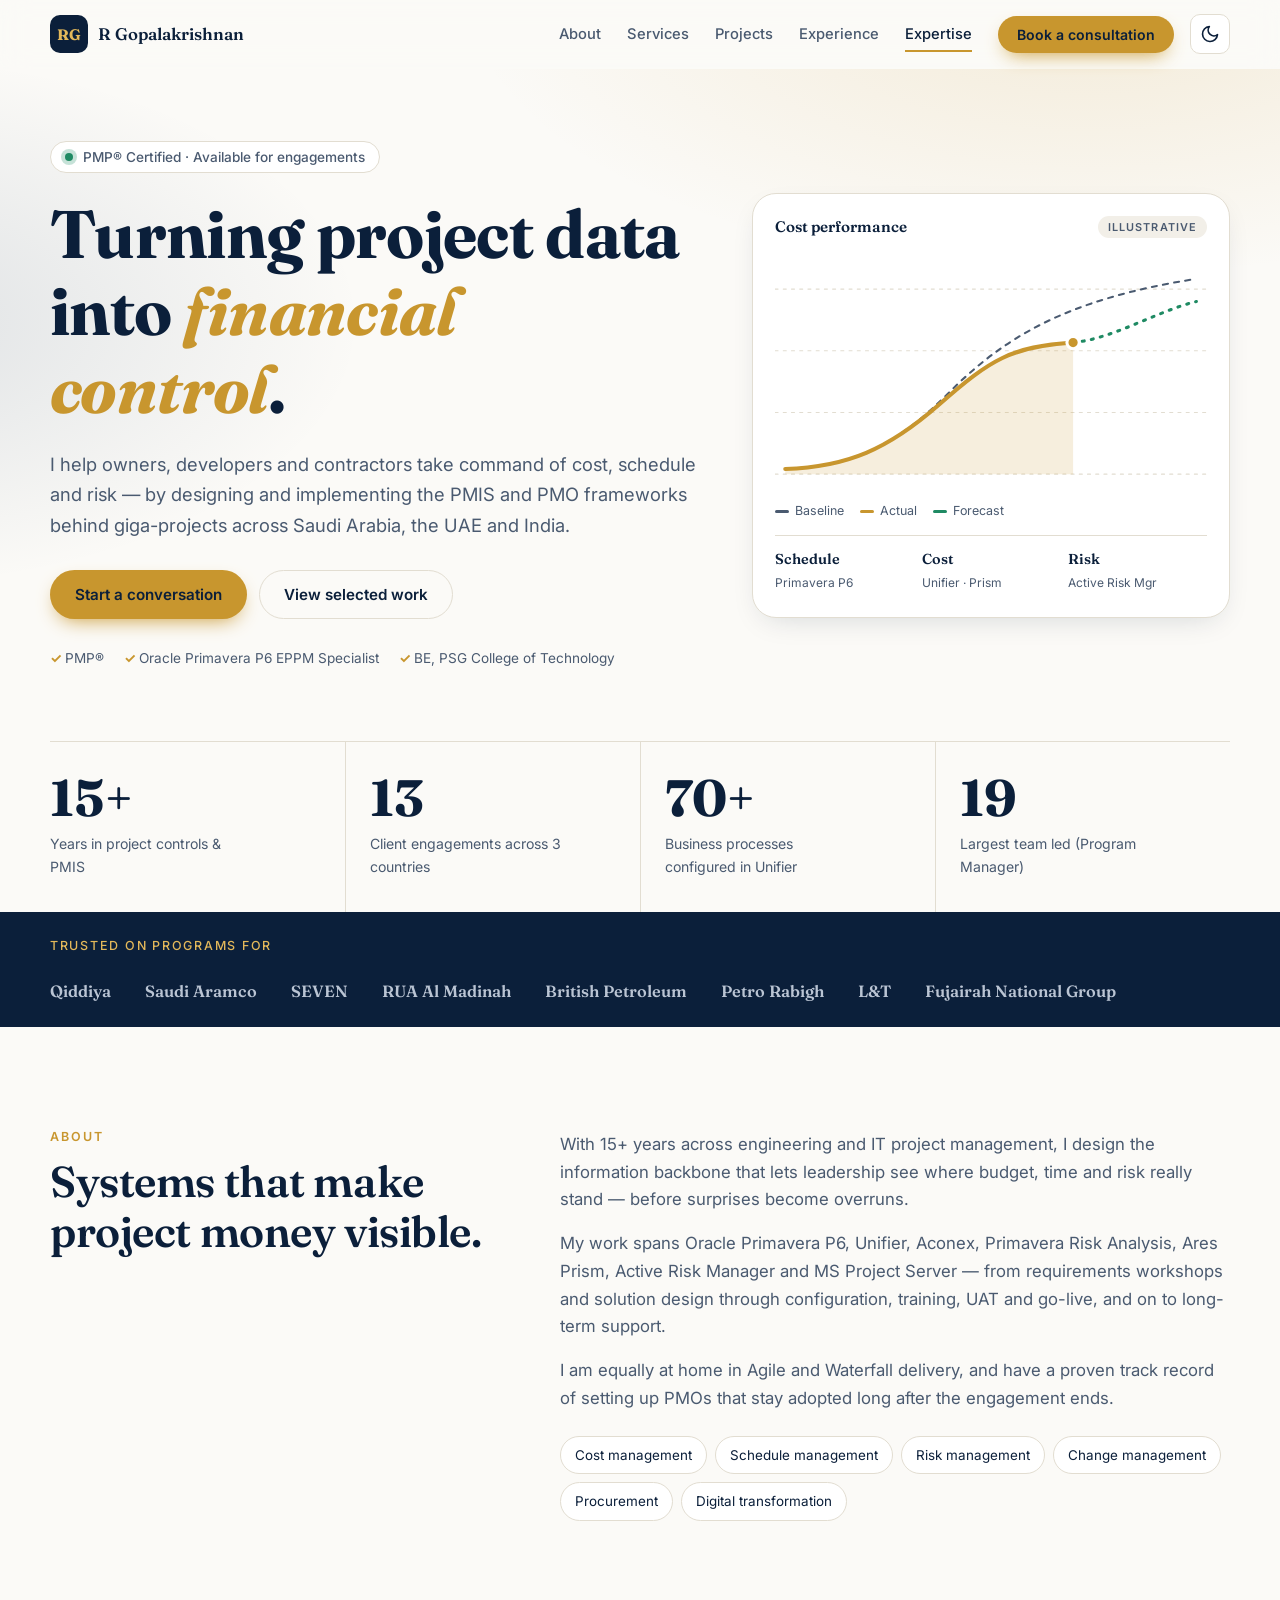
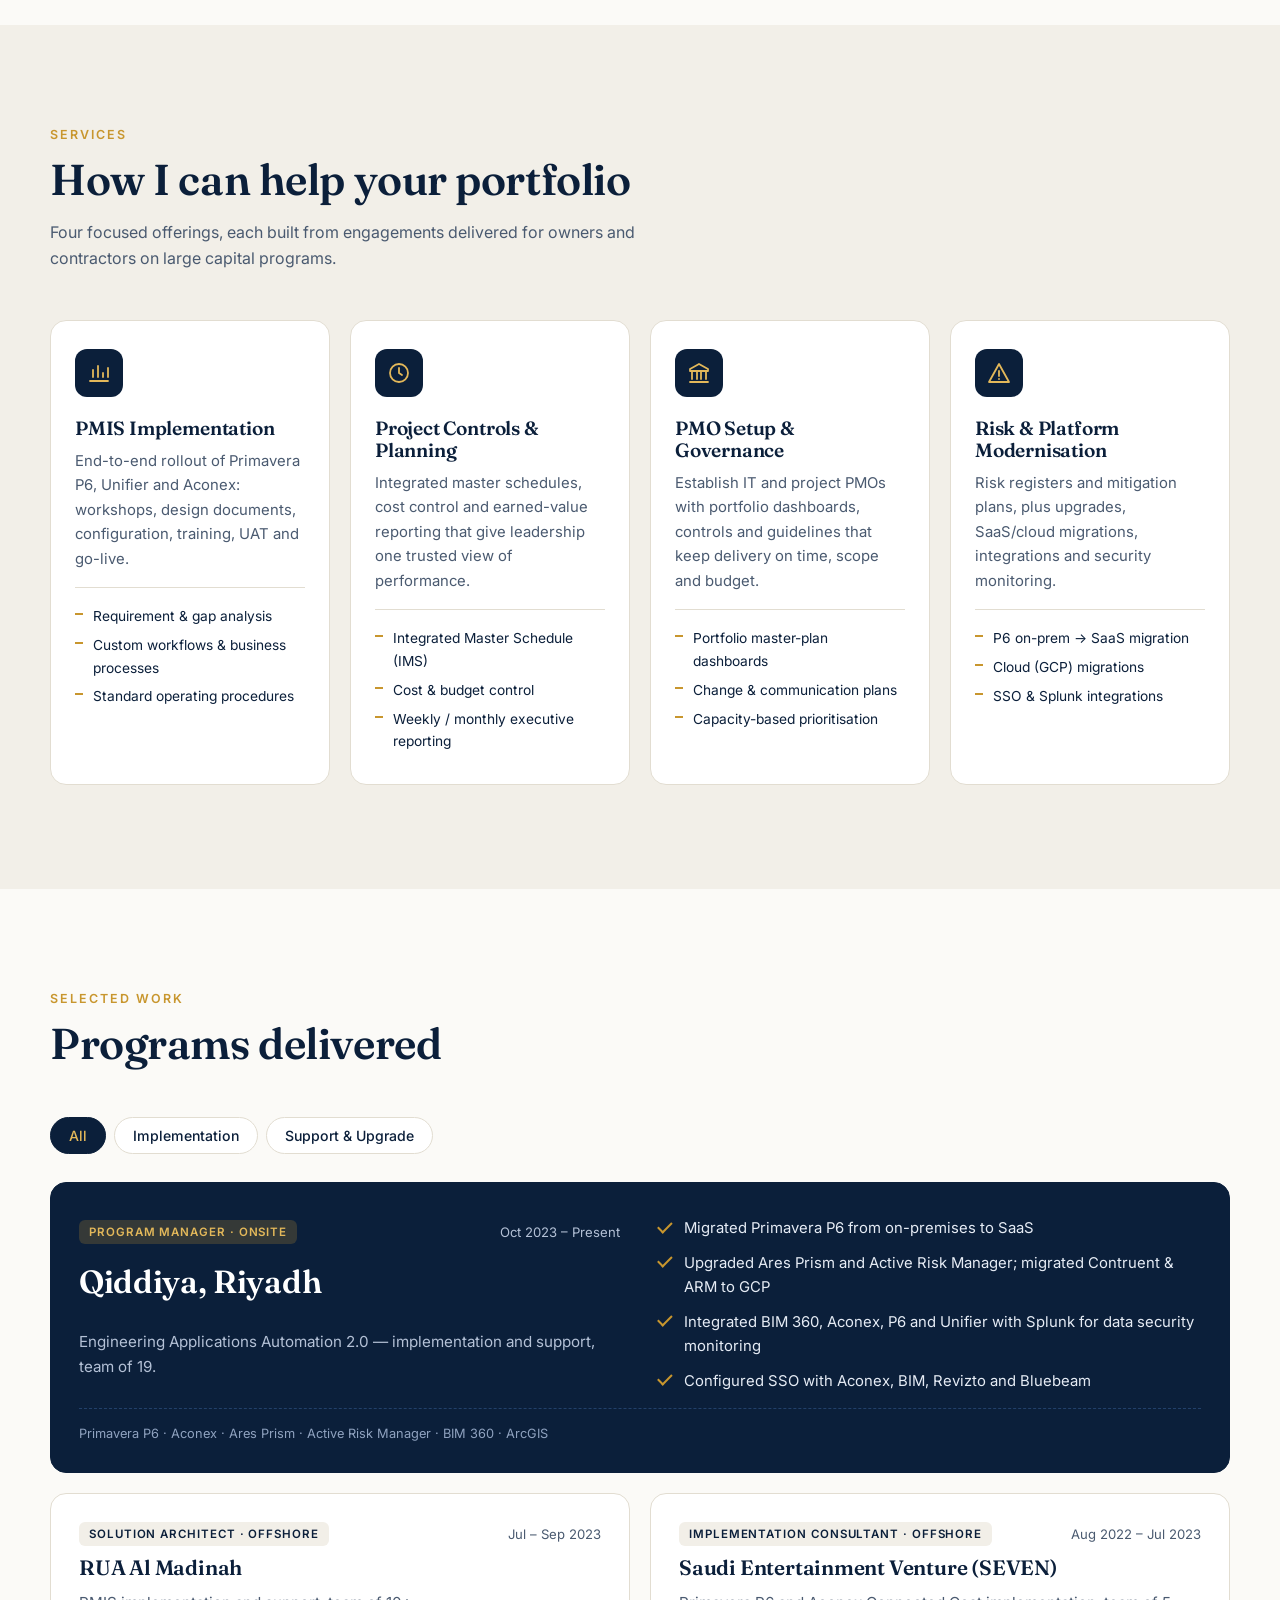
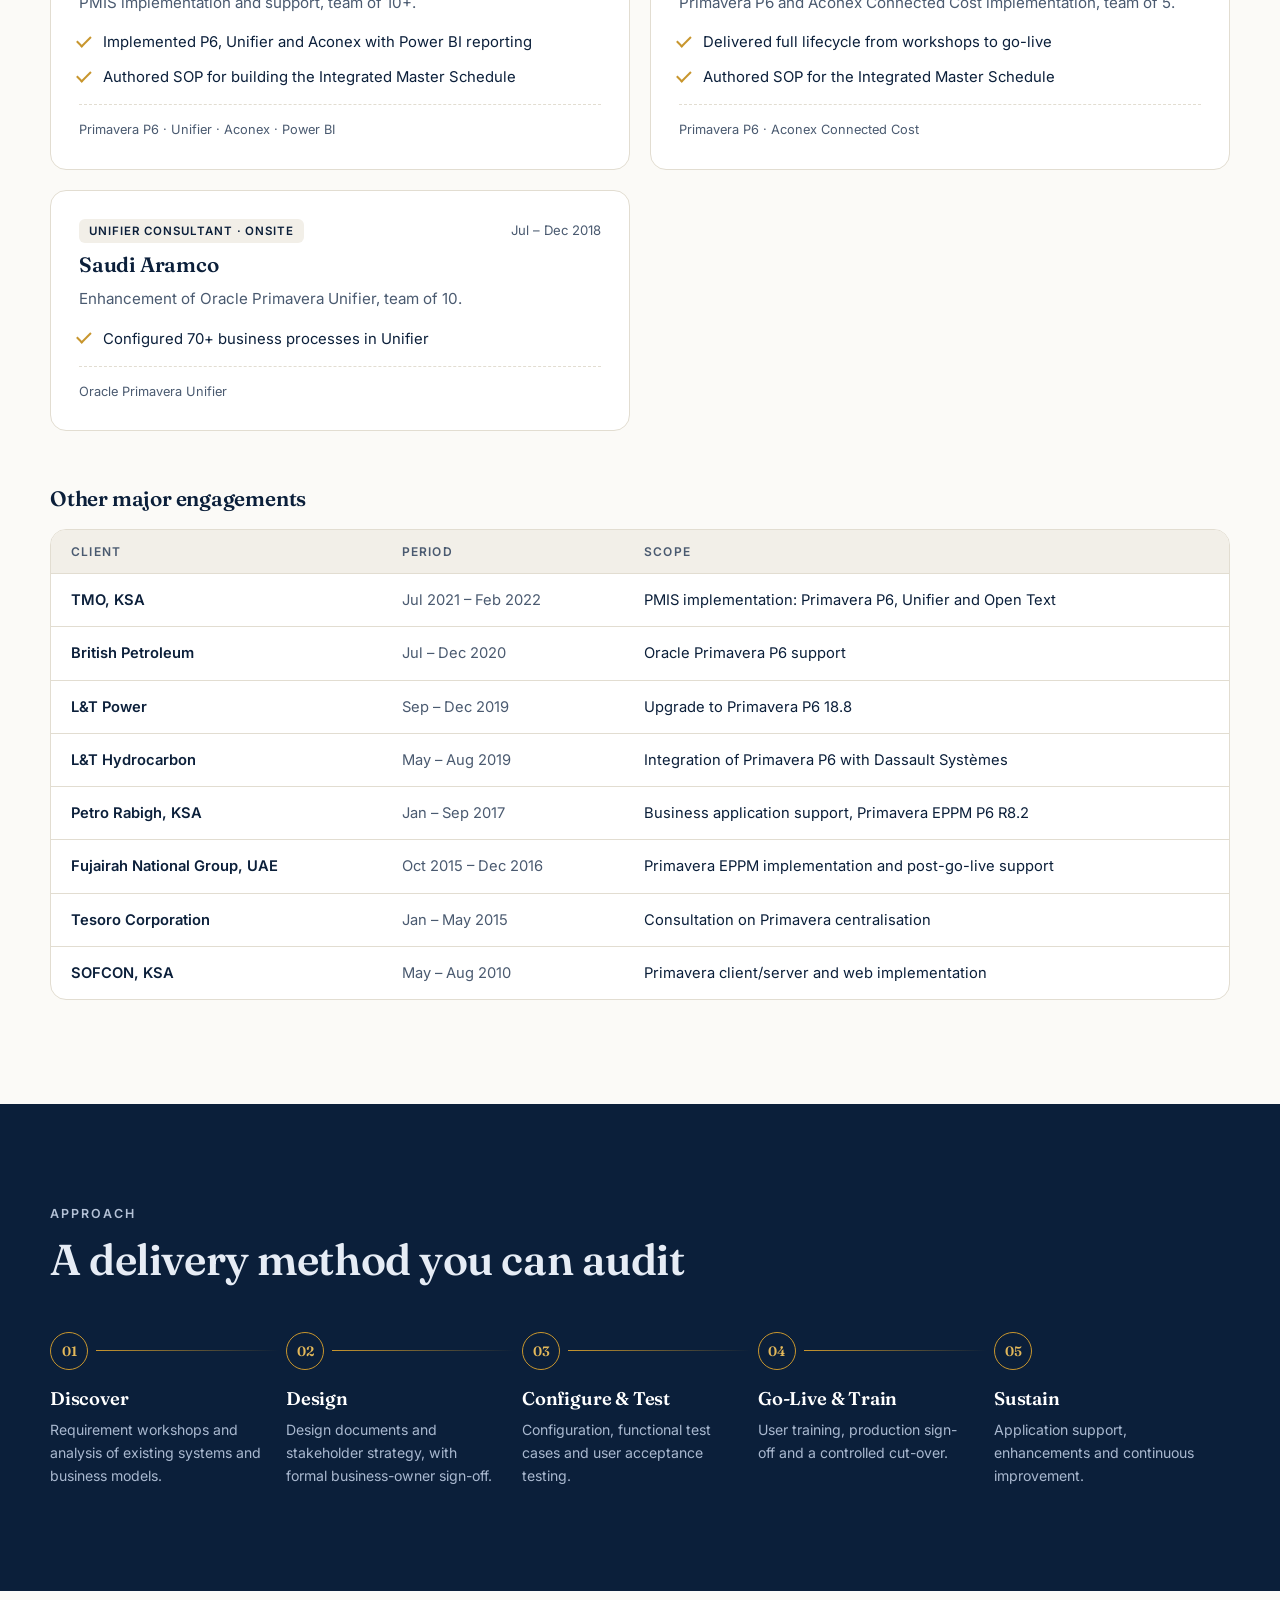
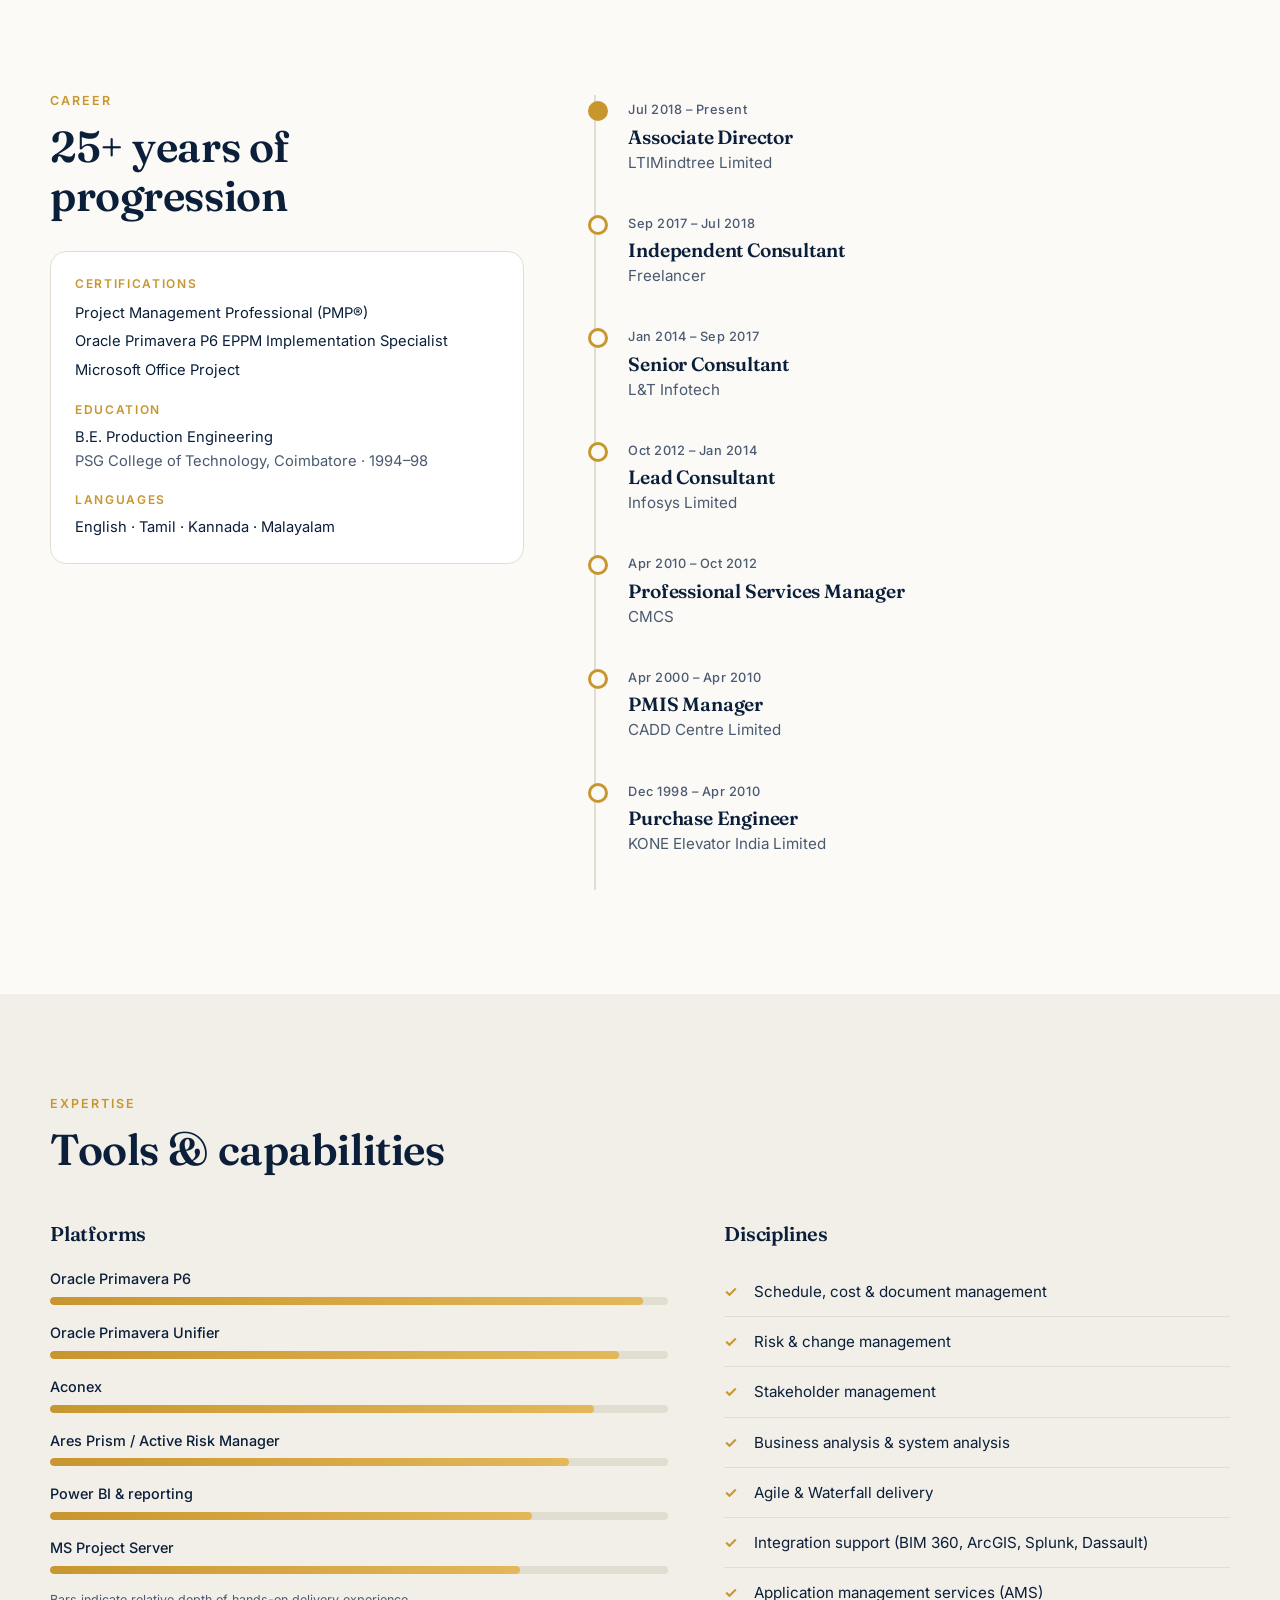
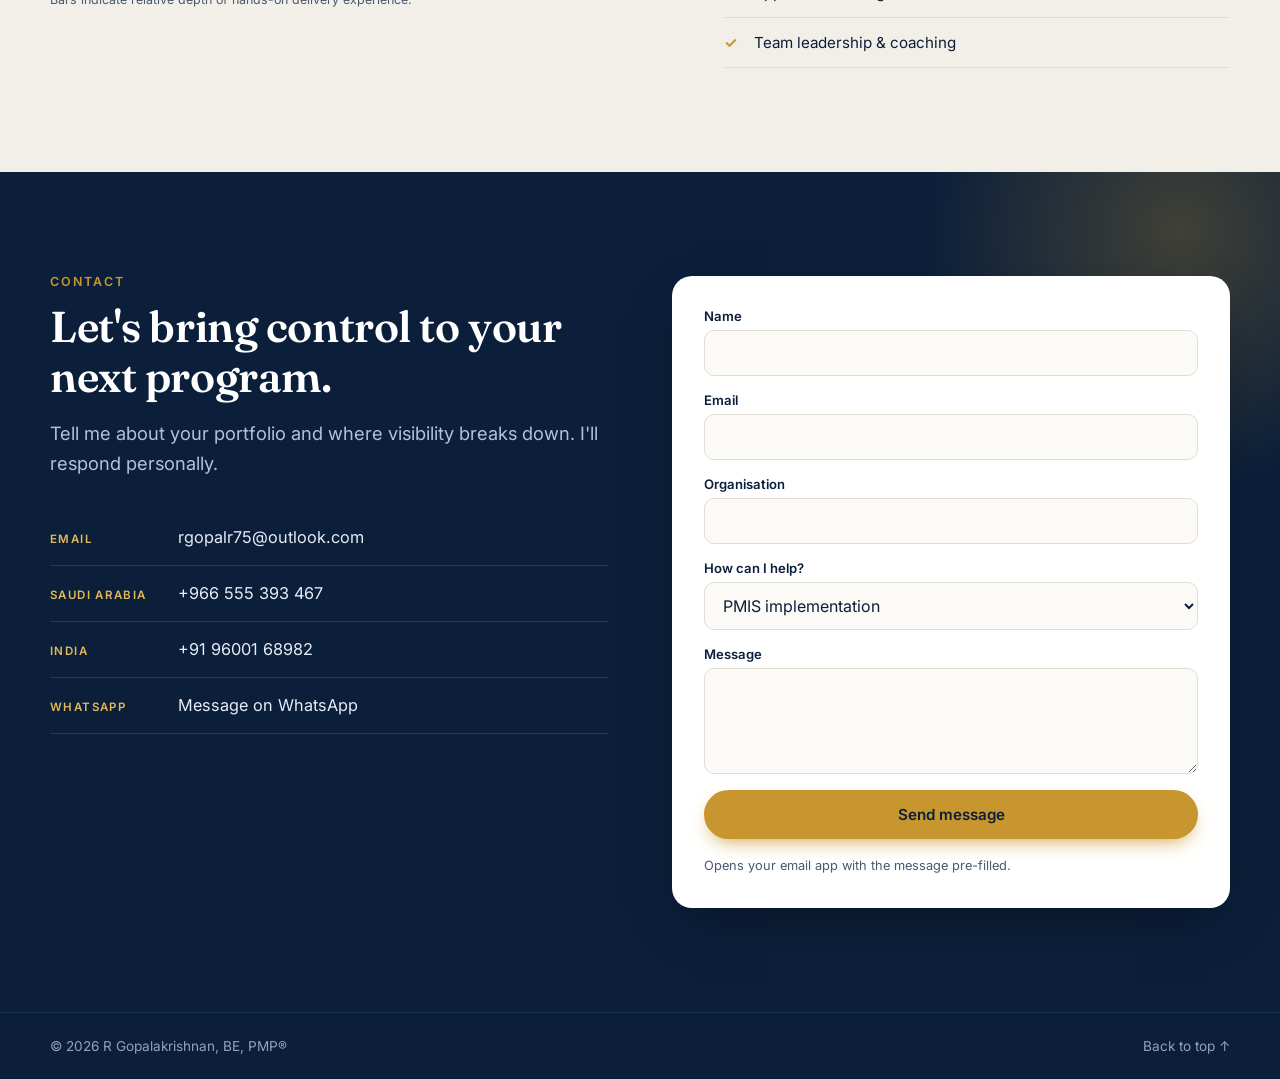
==== index.html @ 9a962f26 "Add portfolio website Co-Authored-By: Claude Sonnet 5.5 <noreply@anthropic.com>" ====
<!doctype html>
<html lang="en" data-theme="light">
<head>
<meta charset="utf-8">
<meta name="viewport" content="width=device-width, initial-scale=1">
<title>R Gopalakrishnan | PMIS & Project Controls Consultant</title>
<meta name="description" content="R Gopalakrishnan, BE, PMP® — PMIS, project controls, cost & schedule management consultant. 15+ years delivering Oracle Primavera P6, Unifier, Aconex and PMO solutions across Saudi Arabia, UAE and India.">
<link rel="icon" href="data:image/svg+xml,%3Csvg xmlns='http://www.w3.org/2000/svg' viewBox='0 0 64 64'%3E%3Crect width='64' height='64' rx='14' fill='%230b1f3a'/%3E%3Cpath d='M14 44 28 30l8 8 14-18' fill='none' stroke='%23d4a84b' stroke-width='5' stroke-linecap='round' stroke-linejoin='round'/%3E%3C/svg%3E">
<link rel="preconnect" href="https://fonts.googleapis.com">
<link rel="preconnect" href="https://fonts.gstatic.com" crossorigin>
<link href="https://fonts.googleapis.com/css2?family=Fraunces:opsz,wght@9..144,500;9..144,600;9..144,700&family=Inter:wght@400;500;600&display=swap" rel="stylesheet">
<link rel="stylesheet" href="css/style.css">
<script>try{var t=localStorage.getItem('theme');if(t)document.documentElement.dataset.theme=t;else if(matchMedia('(prefers-color-scheme: dark)').matches)document.documentElement.dataset.theme='dark'}catch(e){}</script>
</head>
<body>
<a class="skip" href="#main">Skip to content</a>

<header class="nav" id="nav">
  <div class="wrap nav-in">
    <a href="#top" class="brand" aria-label="R Gopalakrishnan — home"><span class="mark">RG</span><span class="brand-t">R Gopalakrishnan</span></a>
    <nav id="menu" class="menu" aria-label="Primary">
      <a href="#about">About</a>
      <a href="#services">Services</a>
      <a href="#projects">Projects</a>
      <a href="#experience">Experience</a>
      <a href="#expertise">Expertise</a>
      <a href="#contact" class="btn btn-gold sm">Book a consultation</a>
    </nav>
    <div class="nav-tools">
      <button class="icon-btn" id="themeBtn" aria-label="Toggle dark mode"><svg viewBox="0 0 24 24" width="20" height="20" fill="none" stroke="currentColor" stroke-width="2" stroke-linecap="round" stroke-linejoin="round"><path d="M21 12.8A9 9 0 1 1 11.2 3a7 7 0 0 0 9.8 9.8z"/></svg></button>
      <button class="icon-btn burger" id="burger" aria-label="Open menu" aria-expanded="false" aria-controls="menu"><span></span><span></span></button>
    </div>
  </div>
</header>

<main id="main">
<!-- HERO -->
<section class="hero" id="top">
  <div class="wrap hero-in">
    <div class="hero-copy">
      <p class="eyebrow reveal"><span class="dot"></span> PMP® Certified · Available for engagements</p>
      <h1 class="reveal">Turning project data into <em>financial control</em>.</h1>
      <p class="lead reveal">I help owners, developers and contractors take command of cost, schedule and risk — by designing and implementing the PMIS and PMO frameworks behind giga-projects across Saudi Arabia, the UAE and India.</p>
      <div class="cta reveal">
        <a href="#contact" class="btn btn-gold">Start a conversation</a>
        <a href="#projects" class="btn btn-ghost">View selected work</a>
      </div>
      <ul class="trust reveal" aria-label="Key credentials">
        <li>PMP®</li><li>Oracle Primavera P6 EPPM Specialist</li><li>BE, PSG College of Technology</li>
      </ul>
    </div>

    <figure class="hero-card reveal" aria-label="Illustrative cost performance chart">
      <div class="hc-head"><span>Cost performance</span><span class="pill">Illustrative</span></div>
      <svg viewBox="0 0 420 240" role="img" aria-label="S-curve comparing planned, actual and forecast cost">
        <g class="grid"><path d="M0 40H420M0 100H420M0 160H420M0 220H420"/></g>
        <path class="plan" d="M10 215C80 212 120 190 170 140S280 50 410 30"/>
        <path class="area" d="M10 215C70 213 110 196 160 152S230 96 290 92V220H10Z"/>
        <path class="actual" d="M10 215C70 213 110 196 160 152S230 96 290 92"/>
        <path class="fcst" d="M290 92C330 88 370 62 410 52"/>
        <circle class="pt" cx="290" cy="92" r="6"/>
      </svg>
      <div class="legend"><span><i class="k plan"></i>Baseline</span><span><i class="k actual"></i>Actual</span><span><i class="k fcst"></i>Forecast</span></div>
      <div class="hc-foot">
        <div><b>Schedule</b><span>Primavera P6</span></div>
        <div><b>Cost</b><span>Unifier · Prism</span></div>
        <div><b>Risk</b><span>Active Risk Mgr</span></div>
      </div>
    </figure>
  </div>

  <div class="wrap stats">
    <div class="stat reveal"><b data-count="15" data-suffix="+">0</b><span>Years in project controls &amp; PMIS</span></div>
    <div class="stat reveal"><b data-count="13" data-suffix="">0</b><span>Client engagements across 3 countries</span></div>
    <div class="stat reveal"><b data-count="70" data-suffix="+">0</b><span>Business processes configured in Unifier</span></div>
    <div class="stat reveal"><b data-count="19" data-suffix="">0</b><span>Largest team led (Program Manager)</span></div>
  </div>
</section>

<!-- CLIENT STRIP -->
<section class="clients" aria-label="Clients served">
  <div class="wrap">
    <p>Trusted on programs for</p>
    <ul>
      <li>Qiddiya</li><li>Saudi Aramco</li><li>SEVEN</li><li>RUA Al Madinah</li><li>British Petroleum</li><li>Petro Rabigh</li><li>L&amp;T</li><li>Fujairah National Group</li>
    </ul>
  </div>
</section>

<!-- ABOUT -->
<section class="sec" id="about">
  <div class="wrap about">
    <div class="about-h">
      <p class="kicker">About</p>
      <h2>Systems that make project money visible.</h2>
    </div>
    <div class="about-b">
      <p>With 15+ years across engineering and IT project management, I design the information backbone that lets leadership see where budget, time and risk really stand — before surprises become overruns.</p>
      <p>My work spans Oracle Primavera P6, Unifier, Aconex, Primavera Risk Analysis, Ares Prism, Active Risk Manager and MS Project Server — from requirements workshops and solution design through configuration, training, UAT and go-live, and on to long-term support.</p>
      <p>I am equally at home in Agile and Waterfall delivery, and have a proven track record of setting up PMOs that stay adopted long after the engagement ends.</p>
      <div class="chips">
        <span>Cost management</span><span>Schedule management</span><span>Risk management</span><span>Change management</span><span>Procurement</span><span>Digital transformation</span>
      </div>
    </div>
  </div>
</section>

<!-- SERVICES -->
<section class="sec alt" id="services">
  <div class="wrap">
    <div class="sec-h"><p class="kicker">Services</p><h2>How I can help your portfolio</h2><p>Four focused offerings, each built from engagements delivered for owners and contractors on large capital programs.</p></div>
    <div class="cards">
      <article class="card reveal">
        <div class="ico"><svg viewBox="0 0 24 24"><path d="M3 20h18M6 16V9M11 16V5M16 16v-4M21 16V7"/></svg></div>
        <h3>PMIS Implementation</h3>
        <p>End-to-end rollout of Primavera P6, Unifier and Aconex: workshops, design documents, configuration, training, UAT and go-live.</p>
        <ul><li>Requirement &amp; gap analysis</li><li>Custom workflows &amp; business processes</li><li>Standard operating procedures</li></ul>
      </article>
      <article class="card reveal">
        <div class="ico"><svg viewBox="0 0 24 24"><circle cx="12" cy="12" r="9"/><path d="M12 7v5l3 2"/></svg></div>
        <h3>Project Controls &amp; Planning</h3>
        <p>Integrated master schedules, cost control and earned-value reporting that give leadership one trusted view of performance.</p>
        <ul><li>Integrated Master Schedule (IMS)</li><li>Cost &amp; budget control</li><li>Weekly / monthly executive reporting</li></ul>
      </article>
      <article class="card reveal">
        <div class="ico"><svg viewBox="0 0 24 24"><path d="M12 3 3 8v2h18V8zM5 10v8M10 10v8M14 10v8M19 10v8M3 21h18"/></svg></div>
        <h3>PMO Setup &amp; Governance</h3>
        <p>Establish IT and project PMOs with portfolio dashboards, controls and guidelines that keep delivery on time, scope and budget.</p>
        <ul><li>Portfolio master-plan dashboards</li><li>Change &amp; communication plans</li><li>Capacity-based prioritisation</li></ul>
      </article>
      <article class="card reveal">
        <div class="ico"><svg viewBox="0 0 24 24"><path d="M12 3 2 21h20zM12 10v5M12 18h.01"/></svg></div>
        <h3>Risk &amp; Platform Modernisation</h3>
        <p>Risk registers and mitigation plans, plus upgrades, SaaS/cloud migrations, integrations and security monitoring.</p>
        <ul><li>P6 on-prem → SaaS migration</li><li>Cloud (GCP) migrations</li><li>SSO &amp; Splunk integrations</li></ul>
      </article>
    </div>
  </div>
</section>

<!-- PROJECTS -->
<section class="sec" id="projects">
  <div class="wrap">
    <div class="sec-h"><p class="kicker">Selected work</p><h2>Programs delivered</h2></div>
    <div class="filters" role="tablist" aria-label="Filter projects">
      <button class="f on" data-f="all" role="tab" aria-selected="true">All</button>
      <button class="f" data-f="impl" role="tab" aria-selected="false">Implementation</button>
      <button class="f" data-f="support" role="tab" aria-selected="false">Support &amp; Upgrade</button>
    </div>

    <div class="projects">
      <article class="proj featured" data-t="support">
        <div class="proj-top"><span class="tag">Program Manager · Onsite</span><span class="when">Oct 2023 – Present</span></div>
        <h3>Qiddiya, Riyadh</h3>
        <p class="scope">Engineering Applications Automation 2.0 — implementation and support, team of 19.</p>
        <ul class="wins">
          <li>Migrated Primavera P6 from on-premises to SaaS</li>
          <li>Upgraded Ares Prism and Active Risk Manager; migrated Contruent &amp; ARM to GCP</li>
          <li>Integrated BIM 360, Aconex, P6 and Unifier with Splunk for data security monitoring</li>
          <li>Configured SSO with Aconex, BIM, Revizto and Bluebeam</li>
        </ul>
        <p class="tools">Primavera P6 · Aconex · Ares Prism · Active Risk Manager · BIM 360 · ArcGIS</p>
      </article>

      <article class="proj" data-t="impl">
        <div class="proj-top"><span class="tag">Solution Architect · Offshore</span><span class="when">Jul – Sep 2023</span></div>
        <h3>RUA Al Madinah</h3>
        <p class="scope">PMIS implementation and support, team of 10+.</p>
        <ul class="wins">
          <li>Implemented P6, Unifier and Aconex with Power BI reporting</li>
          <li>Authored SOP for building the Integrated Master Schedule</li>
        </ul>
        <p class="tools">Primavera P6 · Unifier · Aconex · Power BI</p>
      </article>

      <article class="proj" data-t="impl">
        <div class="proj-top"><span class="tag">Implementation Consultant · Offshore</span><span class="when">Aug 2022 – Jul 2023</span></div>
        <h3>Saudi Entertainment Venture (SEVEN)</h3>
        <p class="scope">Primavera P6 and Aconex Connected Cost implementation, team of 5.</p>
        <ul class="wins">
          <li>Delivered full lifecycle from workshops to go-live</li>
          <li>Authored SOP for the Integrated Master Schedule</li>
        </ul>
        <p class="tools">Primavera P6 · Aconex Connected Cost</p>
      </article>

      <article class="proj" data-t="impl">
        <div class="proj-top"><span class="tag">Unifier Consultant · Onsite</span><span class="when">Jul – Dec 2018</span></div>
        <h3>Saudi Aramco</h3>
        <p class="scope">Enhancement of Oracle Primavera Unifier, team of 10.</p>
        <ul class="wins"><li>Configured 70+ business processes in Unifier</li></ul>
        <p class="tools">Oracle Primavera Unifier</p>
      </article>
    </div>

    <h3 class="sub">Other major engagements</h3>
    <div class="table-wrap">
      <table>
        <thead><tr><th>Client</th><th>Period</th><th>Scope</th></tr></thead>
        <tbody>
          <tr data-t="impl"><td>TMO, KSA</td><td>Jul 2021 – Feb 2022</td><td>PMIS implementation: Primavera P6, Unifier and Open Text</td></tr>
          <tr data-t="support"><td>British Petroleum</td><td>Jul – Dec 2020</td><td>Oracle Primavera P6 support</td></tr>
          <tr data-t="support"><td>L&amp;T Power</td><td>Sep – Dec 2019</td><td>Upgrade to Primavera P6 18.8</td></tr>
          <tr data-t="impl"><td>L&amp;T Hydrocarbon</td><td>May – Aug 2019</td><td>Integration of Primavera P6 with Dassault Systèmes</td></tr>
          <tr data-t="support"><td>Petro Rabigh, KSA</td><td>Jan – Sep 2017</td><td>Business application support, Primavera EPPM P6 R8.2</td></tr>
          <tr data-t="impl"><td>Fujairah National Group, UAE</td><td>Oct 2015 – Dec 2016</td><td>Primavera EPPM implementation and post-go-live support</td></tr>
          <tr data-t="impl"><td>Tesoro Corporation</td><td>Jan – May 2015</td><td>Consultation on Primavera centralisation</td></tr>
          <tr data-t="impl"><td>SOFCON, KSA</td><td>May – Aug 2010</td><td>Primavera client/server and web implementation</td></tr>
        </tbody>
      </table>
    </div>
  </div>
</section>

<!-- PROCESS -->
<section class="sec dark" id="process">
  <div class="wrap">
    <div class="sec-h"><p class="kicker">Approach</p><h2>A delivery method you can audit</h2></div>
    <ol class="steps">
      <li><b>01</b><h4>Discover</h4><p>Requirement workshops and analysis of existing systems and business models.</p></li>
      <li><b>02</b><h4>Design</h4><p>Design documents and stakeholder strategy, with formal business-owner sign-off.</p></li>
      <li><b>03</b><h4>Configure &amp; Test</h4><p>Configuration, functional test cases and user acceptance testing.</p></li>
      <li><b>04</b><h4>Go-Live &amp; Train</h4><p>User training, production sign-off and a controlled cut-over.</p></li>
      <li><b>05</b><h4>Sustain</h4><p>Application support, enhancements and continuous improvement.</p></li>
    </ol>
  </div>
</section>

<!-- EXPERIENCE -->
<section class="sec" id="experience">
  <div class="wrap exp">
    <div class="sec-h left"><p class="kicker">Career</p><h2>25+ years of progression</h2>
      <div class="edu">
        <h4>Certifications</h4>
        <ul><li>Project Management Professional (PMP®)</li><li>Oracle Primavera P6 EPPM Implementation Specialist</li><li>Microsoft Office Project</li></ul>
        <h4>Education</h4>
        <p>B.E. Production Engineering<br><span>PSG College of Technology, Coimbatore · 1994–98</span></p>
        <h4>Languages</h4>
        <p>English · Tamil · Kannada · Malayalam</p>
      </div>
    </div>
    <ol class="timeline">
      <li><time>Jul 2018 – Present</time><h4>Associate Director</h4><p>LTIMindtree Limited</p></li>
      <li><time>Sep 2017 – Jul 2018</time><h4>Independent Consultant</h4><p>Freelancer</p></li>
      <li><time>Jan 2014 – Sep 2017</time><h4>Senior Consultant</h4><p>L&amp;T Infotech</p></li>
      <li><time>Oct 2012 – Jan 2014</time><h4>Lead Consultant</h4><p>Infosys Limited</p></li>
      <li><time>Apr 2010 – Oct 2012</time><h4>Professional Services Manager</h4><p>CMCS</p></li>
      <li><time>Apr 2000 – Apr 2010</time><h4>PMIS Manager</h4><p>CADD Centre Limited</p></li>
      <li><time>Dec 1998 – Apr 2010</time><h4>Purchase Engineer</h4><p>KONE Elevator India Limited</p></li>
    </ol>
  </div>
</section>

<!-- EXPERTISE -->
<section class="sec alt" id="expertise">
  <div class="wrap">
    <div class="sec-h"><p class="kicker">Expertise</p><h2>Tools &amp; capabilities</h2></div>
    <div class="skills">
      <div class="sk-group">
        <h4>Platforms</h4>
        <div class="bars">
          <div class="bar"><span>Oracle Primavera P6</span><i style="--w:96%"></i></div>
          <div class="bar"><span>Oracle Primavera Unifier</span><i style="--w:92%"></i></div>
          <div class="bar"><span>Aconex</span><i style="--w:88%"></i></div>
          <div class="bar"><span>Ares Prism / Active Risk Manager</span><i style="--w:84%"></i></div>
          <div class="bar"><span>Power BI &amp; reporting</span><i style="--w:78%"></i></div>
          <div class="bar"><span>MS Project Server</span><i style="--w:76%"></i></div>
        </div>
        <p class="note">Bars indicate relative depth of hands-on delivery experience.</p>
      </div>
      <div class="sk-group">
        <h4>Disciplines</h4>
        <ul class="tick">
          <li>Schedule, cost &amp; document management</li>
          <li>Risk &amp; change management</li>
          <li>Stakeholder management</li>
          <li>Business analysis &amp; system analysis</li>
          <li>Agile &amp; Waterfall delivery</li>
          <li>Integration support (BIM 360, ArcGIS, Splunk, Dassault)</li>
          <li>Application management services (AMS)</li>
          <li>Team leadership &amp; coaching</li>
        </ul>
      </div>
    </div>
  </div>
</section>

<!-- CONTACT -->
<section class="sec contact" id="contact">
  <div class="wrap contact-in">
    <div>
      <p class="kicker">Contact</p>
      <h2>Let's bring control to your next program.</h2>
      <p class="lead">Tell me about your portfolio and where visibility breaks down. I'll respond personally.</p>
      <ul class="ct">
        <li><span>Email</span><a href="mailto:rgopalr75@outlook.com">rgopalr75@outlook.com</a></li>
        <li><span>Saudi Arabia</span><a href="tel:+966555393467">+966 555 393 467</a></li>
        <li><span>India</span><a href="tel:+919600168982">+91 96001 68982</a></li>
        <li><span>WhatsApp</span><a href="https://wa.me/966555393467" target="_blank" rel="noopener">Message on WhatsApp</a></li>
      </ul>
    </div>
    <form id="form" class="form" novalidate>
      <label>Name<input name="name" required autocomplete="name"></label>
      <label>Email<input name="email" type="email" required autocomplete="email"></label>
      <label>Organisation<input name="org" autocomplete="organization"></label>
      <label>How can I help?
        <select name="topic">
          <option>PMIS implementation</option><option>Project controls &amp; planning</option><option>PMO setup</option><option>Upgrade / migration / support</option><option>Other</option>
        </select>
      </label>
      <label>Message<textarea name="msg" rows="4" required></textarea></label>
      <button class="btn btn-gold" type="submit">Send message</button>
      <p class="form-note" id="formNote" role="status">Opens your email app with the message pre-filled.</p>
    </form>
  </div>
</section>
</main>

<footer class="foot">
  <div class="wrap foot-in">
    <span>© <span id="yr"></span> R Gopalakrishnan, BE, PMP®</span>
    <a href="#top">Back to top ↑</a>
  </div>
</footer>

<script src="js/main.js"></script>
</body>
</html>
---- css/style.css ----
:root{
  --bg:#fbfaf7; --bg-alt:#f2efe8; --surface:#fff; --ink:#0b1f3a; --ink-2:#4a5a70; --line:#e2ddd1;
  --navy:#0b1f3a; --navy-2:#13335c; --gold:#c8962e; --gold-2:#e3b85a; --gold-ink:#0b1f3a;
  --green:#1f8a63; --shadow:0 10px 30px -12px rgba(11,31,58,.18);
  --serif:'Fraunces',Georgia,serif; --sans:'Inter',system-ui,-apple-system,Segoe UI,sans-serif;
  --r:16px; --wrap:1180px;
}
:root[data-theme="dark"]{
  --bg:#07111f; --bg-alt:#0a1829; --surface:#0f2038; --ink:#f1ede3; --ink-2:#a3b0c4; --line:#1c3252;
  --navy:#050d19; --navy-2:#13335c; --gold:#e3b85a; --gold-2:#f0cc7e; --shadow:0 10px 30px -12px rgba(0,0,0,.6);
}
*{box-sizing:border-box;margin:0}
html{scroll-behavior:smooth;scroll-padding-top:80px}
body{font:400 16px/1.65 var(--sans);background:var(--bg);color:var(--ink);-webkit-font-smoothing:antialiased;transition:background .3s,color .3s}
img,svg{display:block;max-width:100%}
a{color:inherit}
ul,ol{padding:0;list-style:none}
.wrap{width:min(100% - 32px,var(--wrap));margin-inline:auto}
.skip{position:absolute;left:-999px;top:8px;background:var(--gold);color:var(--gold-ink);padding:8px 14px;border-radius:8px;z-index:100}
.skip:focus{left:8px}
:focus-visible{outline:2px solid var(--gold);outline-offset:3px;border-radius:6px}

h1,h2,h3,h4{font-family:var(--serif);line-height:1.15;font-weight:600;letter-spacing:-.01em}
h1{font-size:clamp(2.4rem,5.4vw,4.2rem);font-weight:700}
h1 em{font-style:italic;color:var(--gold)}
h2{font-size:clamp(1.8rem,3.4vw,2.7rem)}
h3{font-size:1.3rem}
.lead{font-size:1.15rem;color:var(--ink-2);max-width:56ch}
.kicker{font:600 .78rem/1 var(--sans);text-transform:uppercase;letter-spacing:.16em;color:var(--gold);margin-bottom:14px}

/* buttons */
.btn{display:inline-flex;align-items:center;justify-content:center;gap:8px;padding:14px 24px;border-radius:999px;font:600 .95rem var(--sans);text-decoration:none;border:1.5px solid transparent;cursor:pointer;transition:transform .2s,box-shadow .2s,background .2s}
.btn:hover{transform:translateY(-2px)}
.btn-gold{background:var(--gold);color:var(--gold-ink);box-shadow:0 8px 20px -8px var(--gold)}
.btn-gold:hover{background:var(--gold-2)}
.btn-ghost{border-color:var(--line);color:var(--ink);background:transparent}
.btn-ghost:hover{border-color:var(--gold)}
.btn.sm{padding:9px 18px;font-size:.88rem}

/* nav */
.nav{position:sticky;top:0;z-index:50;backdrop-filter:blur(14px);background:color-mix(in srgb,var(--bg) 82%,transparent);border-bottom:1px solid transparent;transition:border-color .3s,box-shadow .3s}
.nav.scrolled{border-color:var(--line);box-shadow:0 4px 20px -12px rgba(0,0,0,.25)}
.nav-in{display:flex;align-items:center;justify-content:space-between;height:68px;gap:16px}
.brand{display:flex;align-items:center;gap:10px;text-decoration:none;font:600 1.05rem var(--serif)}
.mark{display:grid;place-items:center;width:38px;height:38px;border-radius:10px;background:var(--navy);color:var(--gold-2);font:700 .95rem var(--serif);letter-spacing:.02em}
.menu{display:flex;align-items:center;gap:26px;margin-left:auto}
.menu a:not(.btn){text-decoration:none;font-size:.92rem;color:var(--ink-2);font-weight:500;position:relative;padding:4px 0;transition:color .2s}
.menu a:not(.btn)::after{content:"";position:absolute;left:0;bottom:-2px;height:2px;width:0;background:var(--gold);transition:width .25s}
.menu a:not(.btn):hover,.menu a.active{color:var(--ink)}
.menu a:not(.btn):hover::after,.menu a.active::after{width:100%}
.nav-tools{display:flex;gap:6px}
.icon-btn{width:40px;height:40px;border-radius:10px;border:1px solid var(--line);background:var(--surface);color:var(--ink);display:grid;place-items:center;cursor:pointer}
.burger{display:none;position:relative}
.burger span{position:absolute;left:11px;right:11px;height:2px;background:currentColor;border-radius:2px;transition:transform .25s,top .25s}
.burger span:first-child{top:14px}.burger span:last-child{top:24px}
.burger[aria-expanded="true"] span:first-child{top:19px;transform:rotate(45deg)}
.burger[aria-expanded="true"] span:last-child{top:19px;transform:rotate(-45deg)}

/* hero */
.hero{position:relative;padding:72px 0 0;overflow:hidden;background:
  radial-gradient(900px 420px at 85% -10%,color-mix(in srgb,var(--gold) 16%,transparent),transparent 70%),
  radial-gradient(700px 380px at -10% 30%,color-mix(in srgb,var(--navy-2) 12%,transparent),transparent 70%)}
.hero-in{display:grid;grid-template-columns:1.15fr .85fr;gap:56px;align-items:center}
.eyebrow{display:inline-flex;align-items:center;gap:10px;font:500 .85rem var(--sans);color:var(--ink-2);padding:7px 14px;border:1px solid var(--line);border-radius:999px;background:var(--surface);margin-bottom:22px}
.dot{width:8px;height:8px;border-radius:50%;background:var(--green);box-shadow:0 0 0 4px color-mix(in srgb,var(--green) 25%,transparent)}
.hero h1{margin-bottom:22px}
.cta{display:flex;flex-wrap:wrap;gap:12px;margin:30px 0 28px}
.trust{display:flex;flex-wrap:wrap;gap:8px 20px;font-size:.85rem;color:var(--ink-2)}
.trust li::before{content:"✓ ";color:var(--gold);font-weight:700}
.hero-card{background:var(--surface);border:1px solid var(--line);border-radius:24px;padding:22px;box-shadow:var(--shadow);transform:rotate(1.2deg)}
.hc-head{display:flex;justify-content:space-between;align-items:center;font:600 .95rem var(--serif);margin-bottom:10px}
.pill{font:600 .68rem var(--sans);text-transform:uppercase;letter-spacing:.1em;padding:4px 10px;border-radius:999px;background:var(--bg-alt);color:var(--ink-2)}
.hero-card svg{width:100%;height:auto}
.hero-card .grid path{stroke:var(--line);stroke-width:1;stroke-dasharray:3 5}
.hero-card path{fill:none;stroke-linecap:round}
.plan{stroke:var(--ink-2);stroke-width:2;stroke-dasharray:5 6}
.actual{stroke:var(--gold);stroke-width:4}
.fcst{stroke:var(--green);stroke-width:3;stroke-dasharray:2 7}
.area{fill:color-mix(in srgb,var(--gold) 16%,transparent)!important;stroke:none}
.pt{fill:var(--gold);stroke:var(--surface);stroke-width:3}
.actual,.plan{stroke-dasharray:none}.plan{stroke-dasharray:5 6}
.actual{stroke-dasharray:700;stroke-dashoffset:700;animation:draw 2.2s .5s ease forwards}
@keyframes draw{to{stroke-dashoffset:0}}
.legend{display:flex;gap:16px;font-size:.78rem;color:var(--ink-2);margin:6px 0 14px}
.legend i{display:inline-block;width:14px;height:3px;border-radius:2px;margin-right:6px;vertical-align:middle;background:var(--ink-2)}
.legend i.actual{background:var(--gold);animation:none;stroke-dashoffset:0}.legend i.fcst{background:var(--green)}
.hc-foot{display:grid;grid-template-columns:repeat(3,1fr);gap:8px;border-top:1px solid var(--line);padding-top:14px}
.hc-foot b{display:block;font:600 .9rem var(--serif)}.hc-foot span{font-size:.75rem;color:var(--ink-2)}

.stats{display:grid;grid-template-columns:repeat(4,1fr);gap:0;margin-top:72px;border-top:1px solid var(--line)}
.stat{padding:30px 24px 34px 0}
.stat+.stat{padding-left:24px;border-left:1px solid var(--line)}
.stat b{display:block;font:700 clamp(2.2rem,4vw,3.2rem)/1 var(--serif);color:var(--ink)}
.stat span{display:block;margin-top:8px;font-size:.88rem;color:var(--ink-2);max-width:22ch}

/* clients */
.clients{background:var(--navy);color:#cdd6e4;padding:26px 0}
.clients .wrap{display:flex;align-items:center;gap:28px;flex-wrap:wrap}
.clients p{font:500 .78rem var(--sans);text-transform:uppercase;letter-spacing:.14em;color:var(--gold-2)}
.clients ul{display:flex;flex-wrap:wrap;gap:10px 34px;font:600 1.02rem var(--serif);opacity:.9}

/* sections */
.sec{padding:104px 0}
.sec.alt{background:var(--bg-alt)}
.sec-h{max-width:640px;margin-bottom:48px}
.sec-h p:not(.kicker){margin-top:14px;color:var(--ink-2)}
.sec-h.left{margin-bottom:0}

.about{display:grid;grid-template-columns:.8fr 1.2fr;gap:64px}
.about-b p{color:var(--ink-2);margin-bottom:16px;font-size:1.05rem}
.chips{display:flex;flex-wrap:wrap;gap:8px;margin-top:24px}
.chips span{padding:7px 14px;border:1px solid var(--line);border-radius:999px;font-size:.84rem;background:var(--surface)}

.cards{display:grid;grid-template-columns:repeat(4,1fr);gap:20px}
.card{background:var(--surface);border:1px solid var(--line);border-radius:var(--r);padding:28px 24px;transition:transform .25s,box-shadow .25s,border-color .25s}
.card:hover{transform:translateY(-6px);box-shadow:var(--shadow);border-color:var(--gold)}
.ico{width:48px;height:48px;border-radius:12px;background:var(--navy);display:grid;place-items:center;margin-bottom:20px}
.ico svg{width:24px;height:24px;fill:none;stroke:var(--gold-2);stroke-width:1.8;stroke-linecap:round;stroke-linejoin:round}
.card h3{margin-bottom:10px;font-size:1.2rem}
.card>p{font-size:.93rem;color:var(--ink-2);margin-bottom:16px}
.card ul{border-top:1px solid var(--line);padding-top:14px;font-size:.86rem}
.card li{padding:3px 0 3px 18px;position:relative}
.card li::before{content:"";position:absolute;left:0;top:.8em;width:8px;height:2px;background:var(--gold)}

/* projects */
.filters{display:flex;gap:8px;margin-bottom:28px;flex-wrap:wrap}
.f{padding:9px 18px;border-radius:999px;border:1px solid var(--line);background:var(--surface);color:var(--ink);font:500 .88rem var(--sans);cursor:pointer;transition:all .2s}
.f.on,.f:hover{background:var(--navy);color:var(--gold-2);border-color:var(--navy)}
:root[data-theme="dark"] .f.on{background:var(--gold);color:#0b1f3a;border-color:var(--gold)}
.projects{display:grid;grid-template-columns:repeat(2,1fr);gap:20px}
.proj{background:var(--surface);border:1px solid var(--line);border-radius:var(--r);padding:28px;display:flex;flex-direction:column;gap:10px;transition:transform .25s,box-shadow .25s,opacity .3s}
.proj:hover{transform:translateY(-4px);box-shadow:var(--shadow)}
.proj.featured{grid-column:1/-1;background:var(--navy);color:#e6ecf5;border-color:var(--navy);display:grid;grid-template-columns:1fr 1fr;column-gap:40px}
.proj.featured .proj-top,.proj.featured h3,.proj.featured .scope{grid-column:1}
.proj.featured .wins{grid-column:2;grid-row:1/4;align-self:center}
.proj.featured .tools{grid-column:1/-1}
.proj.featured h3{font-size:2rem;color:#fff}
.proj.featured .scope{color:#b4c1d6}
.proj.featured .wins li{color:#e6ecf5}
.proj.featured .tag{background:color-mix(in srgb,var(--gold) 22%,transparent);color:var(--gold-2)}
.proj.featured .when{color:#b4c1d6}
.proj.featured .tools{border-color:#22406a;color:#8fa2bf}
.proj-top{display:flex;justify-content:space-between;gap:10px;flex-wrap:wrap;align-items:center}
.tag{font:600 .72rem var(--sans);text-transform:uppercase;letter-spacing:.08em;padding:5px 10px;border-radius:6px;background:var(--bg-alt);color:var(--ink)}
.when{font-size:.82rem;color:var(--ink-2)}
.scope{color:var(--ink-2);font-size:.95rem}
.wins li{position:relative;padding:5px 0 5px 24px;font-size:.93rem}
.wins li::before{content:"";position:absolute;left:0;top:.85em;width:12px;height:6px;border-left:2px solid var(--gold);border-bottom:2px solid var(--gold);transform:rotate(-45deg) translateY(-3px)}
.tools{margin-top:auto;padding-top:14px;border-top:1px dashed var(--line);font-size:.8rem;color:var(--ink-2)}
.proj[hidden],tr[hidden]{display:none}
.sub{margin:56px 0 18px}
.table-wrap{overflow-x:auto;border:1px solid var(--line);border-radius:var(--r);background:var(--surface)}
table{width:100%;border-collapse:collapse;font-size:.92rem;min-width:560px}
th{text-align:left;font:600 .75rem var(--sans);text-transform:uppercase;letter-spacing:.1em;color:var(--ink-2);padding:14px 20px;background:var(--bg-alt)}
td{padding:14px 20px;border-top:1px solid var(--line);vertical-align:top}
td:first-child{font-weight:600;white-space:nowrap}
td:nth-child(2){white-space:nowrap;color:var(--ink-2)}
tbody tr:hover{background:var(--bg-alt)}

/* process */
.sec.dark{background:var(--navy);color:#e6ecf5}
.sec.dark .sec-h p{color:#b4c1d6}
.steps{display:grid;grid-template-columns:repeat(5,1fr);gap:0;counter-reset:s}
.steps li{padding:0 22px 0 0;position:relative}
.steps li::before{content:"";position:absolute;top:18px;left:46px;right:8px;height:1px;background:linear-gradient(90deg,var(--gold),transparent)}
.steps li:last-child::before{display:none}
.steps b{display:grid;place-items:center;width:38px;height:38px;border-radius:50%;border:1.5px solid var(--gold);color:var(--gold-2);font:600 .85rem var(--serif);margin-bottom:18px;background:var(--navy);position:relative}
.steps h4{color:#fff;margin-bottom:8px;font-size:1.15rem}
.steps p{font-size:.88rem;color:#a9b8cf}

/* experience */
.exp{display:grid;grid-template-columns:.85fr 1.15fr;gap:64px;align-items:start}
.exp .sec-h{position:sticky;top:100px}
.edu{margin-top:30px;padding:24px;background:var(--surface);border:1px solid var(--line);border-radius:var(--r)}
.edu h4{font:600 .75rem var(--sans);text-transform:uppercase;letter-spacing:.14em;color:var(--gold);margin:18px 0 8px}
.edu h4:first-child{margin-top:0}
.edu li,.edu p{font-size:.92rem;margin:0!important;color:var(--ink)!important}
.edu li{padding:2px 0}.edu span{color:var(--ink-2)}
.timeline{border-left:2px solid var(--line);margin-left:6px}
.timeline li{position:relative;padding:0 0 34px 32px}
.timeline li::before{content:"";position:absolute;left:-8px;top:6px;width:14px;height:14px;border-radius:50%;background:var(--bg);border:3px solid var(--gold)}
.timeline li:first-child::before{background:var(--gold)}
.timeline time{font:500 .8rem var(--sans);color:var(--ink-2);letter-spacing:.04em}
.timeline h4{font-size:1.2rem;margin:4px 0 2px}
.timeline p{color:var(--ink-2);font-size:.95rem}

/* skills */
.skills{display:grid;grid-template-columns:1.1fr .9fr;gap:56px}
.sk-group h4{margin-bottom:22px;font-size:1.25rem}
.bar{margin-bottom:16px}
.bar span{display:block;font-size:.9rem;margin-bottom:6px;font-weight:500}
.bar i{display:block;height:8px;border-radius:99px;background:var(--line);position:relative;overflow:hidden}
.bar i::after{content:"";position:absolute;inset:0;width:0;border-radius:inherit;background:linear-gradient(90deg,var(--gold),var(--gold-2));transition:width 1.1s cubic-bezier(.2,.8,.2,1)}
.bars.in .bar i::after{width:var(--w)}
.note{font-size:.78rem;color:var(--ink-2);margin-top:6px}
.tick li{padding:12px 0 12px 30px;border-bottom:1px solid var(--line);position:relative;font-size:.95rem}
.tick li::before{content:"✓";position:absolute;left:0;color:var(--gold);font-weight:700}

/* contact */
.contact{background:var(--navy);color:#e6ecf5;position:relative;overflow:hidden}
.contact::before{content:"";position:absolute;width:520px;height:520px;right:-160px;top:-200px;border-radius:50%;background:radial-gradient(circle,color-mix(in srgb,var(--gold) 28%,transparent),transparent 70%)}
.contact-in{display:grid;grid-template-columns:1fr 1fr;gap:64px;position:relative}
.contact h2{color:#fff;margin-bottom:16px}
.contact .lead{color:#b4c1d6}
.ct{margin-top:32px}
.ct li{display:flex;gap:18px;padding:14px 0;border-bottom:1px solid #1e3a62;align-items:baseline}
.ct span{width:110px;flex:none;font:600 .72rem var(--sans);text-transform:uppercase;letter-spacing:.12em;color:var(--gold-2)}
.ct a{text-decoration:none;font-size:1.02rem}.ct a:hover{color:var(--gold-2)}
.form{background:var(--surface);color:var(--ink);padding:32px;border-radius:20px;display:grid;gap:16px;box-shadow:0 20px 50px -20px rgba(0,0,0,.5)}
.form label{display:grid;gap:6px;font:600 .82rem var(--sans)}
.form input,.form select,.form textarea{font:400 1rem var(--sans);padding:12px 14px;border:1.5px solid var(--line);border-radius:10px;background:var(--bg);color:var(--ink);width:100%}
.form input:focus,.form select:focus,.form textarea:focus{outline:none;border-color:var(--gold);box-shadow:0 0 0 3px color-mix(in srgb,var(--gold) 25%,transparent)}
.form .invalid{border-color:#c0392b}
.form-note{font-size:.8rem;color:var(--ink-2)}

.foot{background:var(--navy);color:#8fa2bf;border-top:1px solid #16304f;padding:22px 0;font-size:.85rem}
.foot-in{display:flex;justify-content:space-between;gap:12px;flex-wrap:wrap}
.foot a{text-decoration:none}.foot a:hover{color:var(--gold-2)}

/* reveal */
.js .reveal{opacity:0;transform:translateY(22px);transition:opacity .7s ease,transform .7s ease;transition-delay:var(--d,0s)}
.js .reveal.in{opacity:1;transform:none}

/* responsive */
@media (max-width:1024px){
  .cards{grid-template-columns:repeat(2,1fr)}
  .steps{grid-template-columns:repeat(3,1fr);row-gap:36px}
  .steps li:nth-child(3)::before{display:none}
}
@media (max-width:860px){
  .burger{display:grid}
  .menu{position:fixed;inset:68px 0 auto 0;flex-direction:column;align-items:stretch;gap:0;padding:12px 16px 24px;background:var(--bg);border-bottom:1px solid var(--line);transform:translateY(-130%);transition:transform .3s;margin:0;box-shadow:var(--shadow)}
  .menu.open{transform:none}
  .menu a:not(.btn){padding:14px 4px;border-bottom:1px solid var(--line);font-size:1rem}
  .menu .btn{margin-top:14px}
  .hero{padding-top:44px}
  .hero-in,.about,.exp,.skills,.contact-in{grid-template-columns:1fr;gap:40px}
  .hero-card{transform:none}
  .stats{grid-template-columns:repeat(2,1fr);margin-top:48px}
  .stat:nth-child(3){padding-left:0;border-left:0}
  .stat:nth-child(n+3){border-top:1px solid var(--line)}
  .sec{padding:72px 0}
  .exp .sec-h{position:static}
  .proj.featured{display:flex}
  .projects{grid-template-columns:1fr}
}
@media (max-width:560px){
  .cards,.steps{grid-template-columns:1fr}
  .steps li::before{display:none}
  .brand-t{display:none}
  .ct li{flex-direction:column;gap:2px}
  .form{padding:22px}
  .cta .btn{width:100%}
}
@media (prefers-reduced-motion:reduce){
  *{animation:none!important;transition:none!important;scroll-behavior:auto!important}
  .js .reveal{opacity:1;transform:none}
  .actual{stroke-dashoffset:0}
}
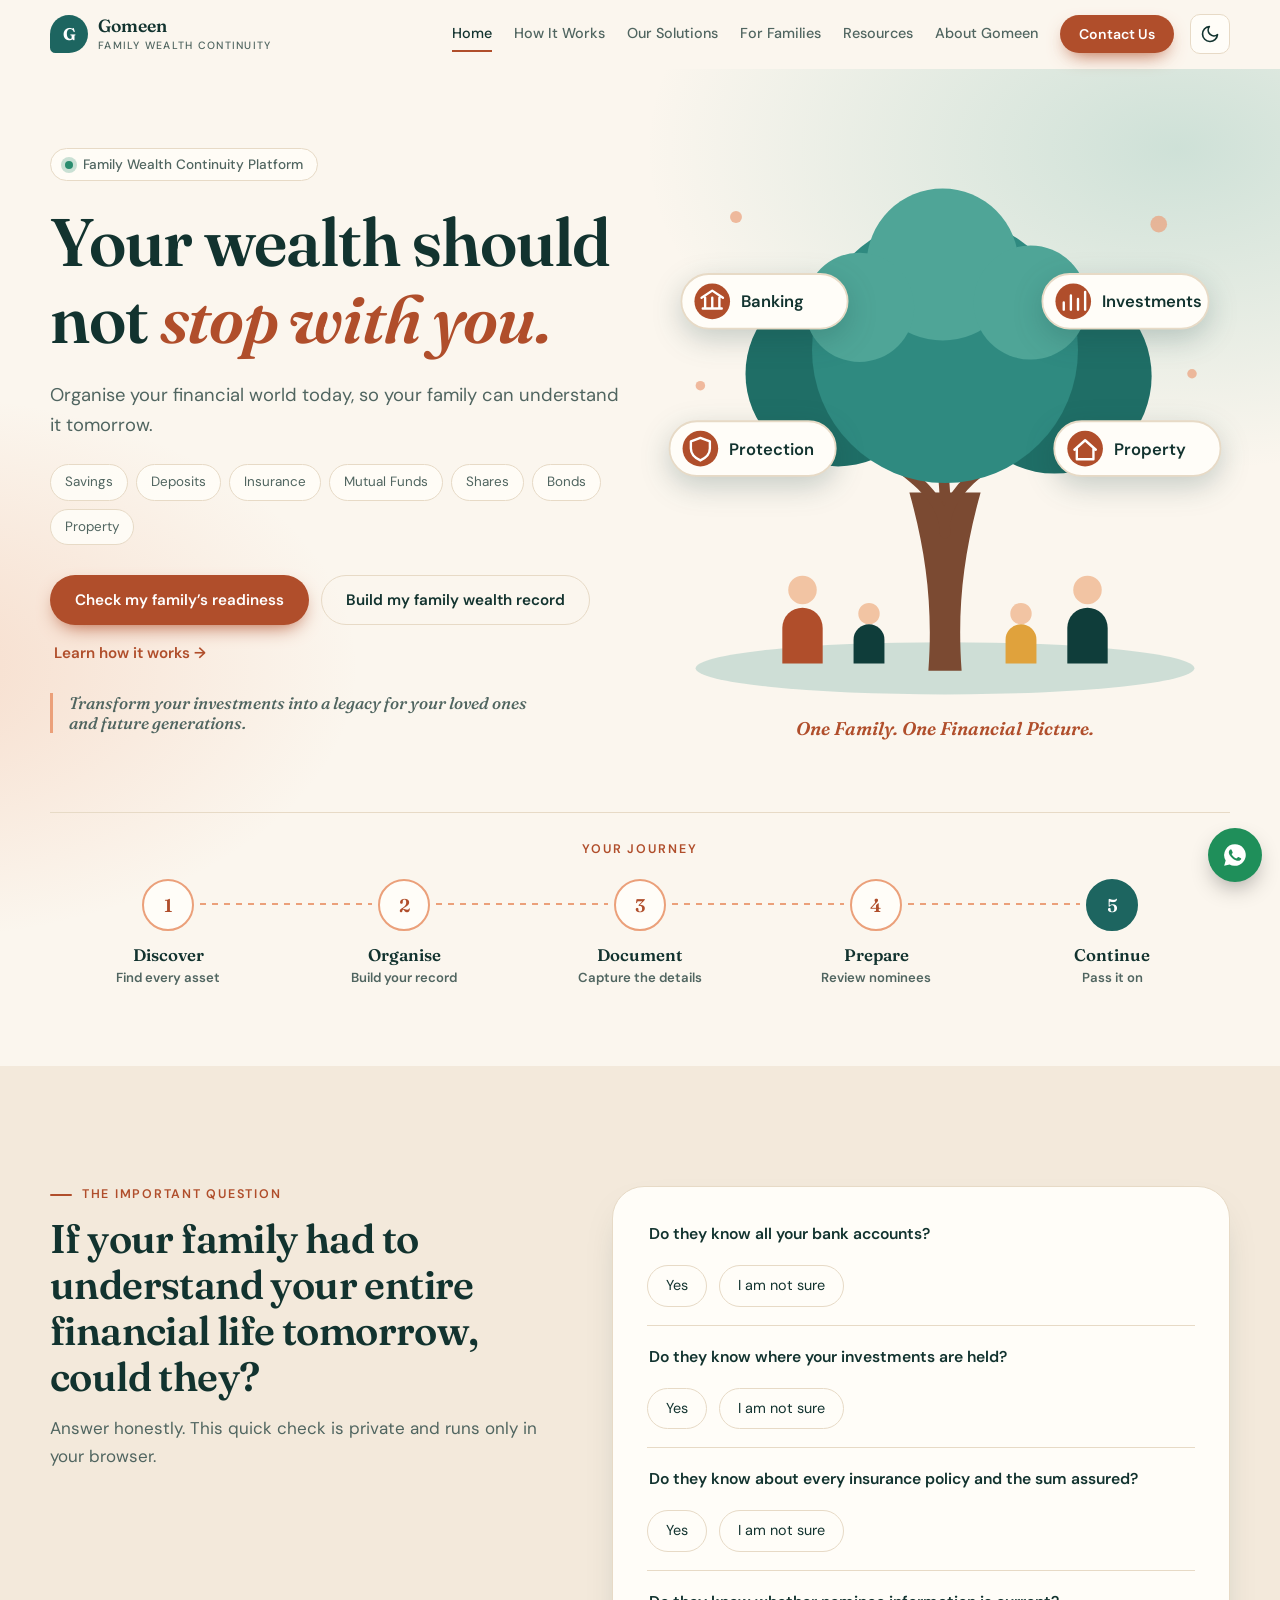
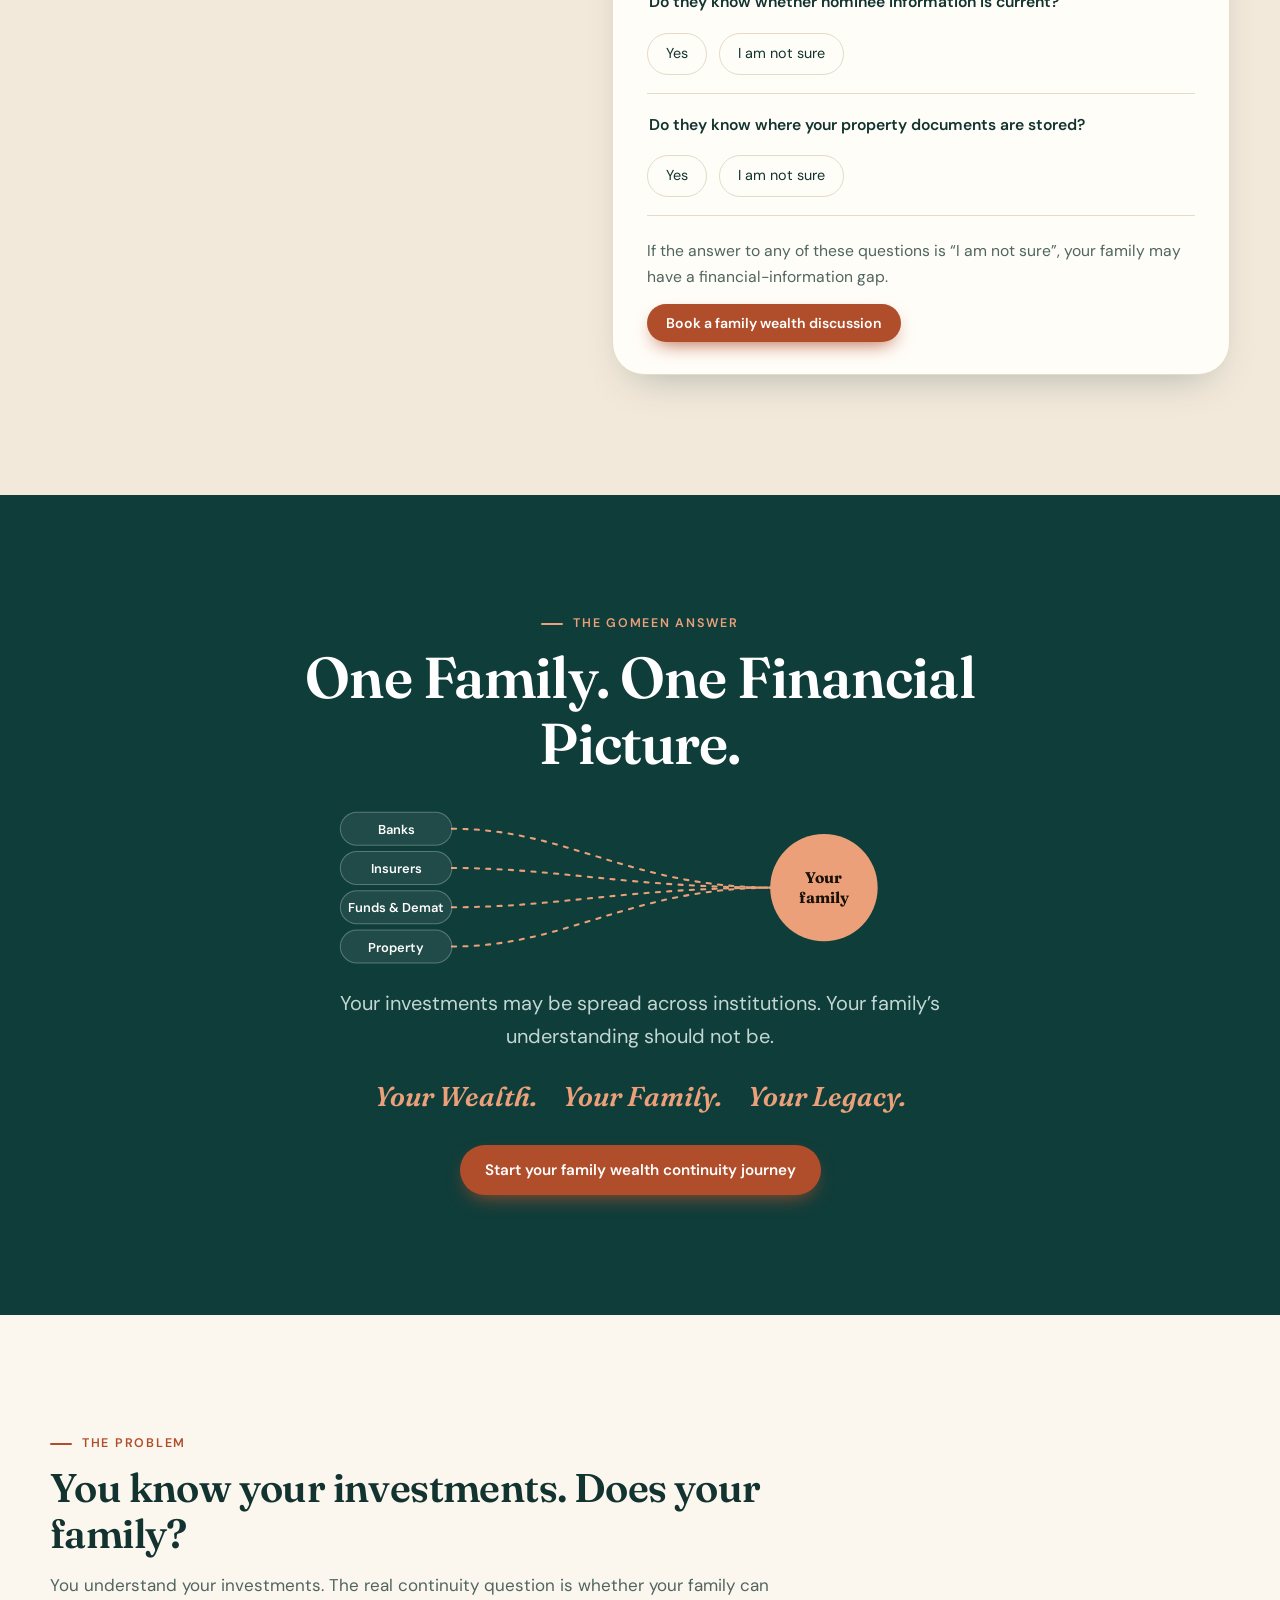
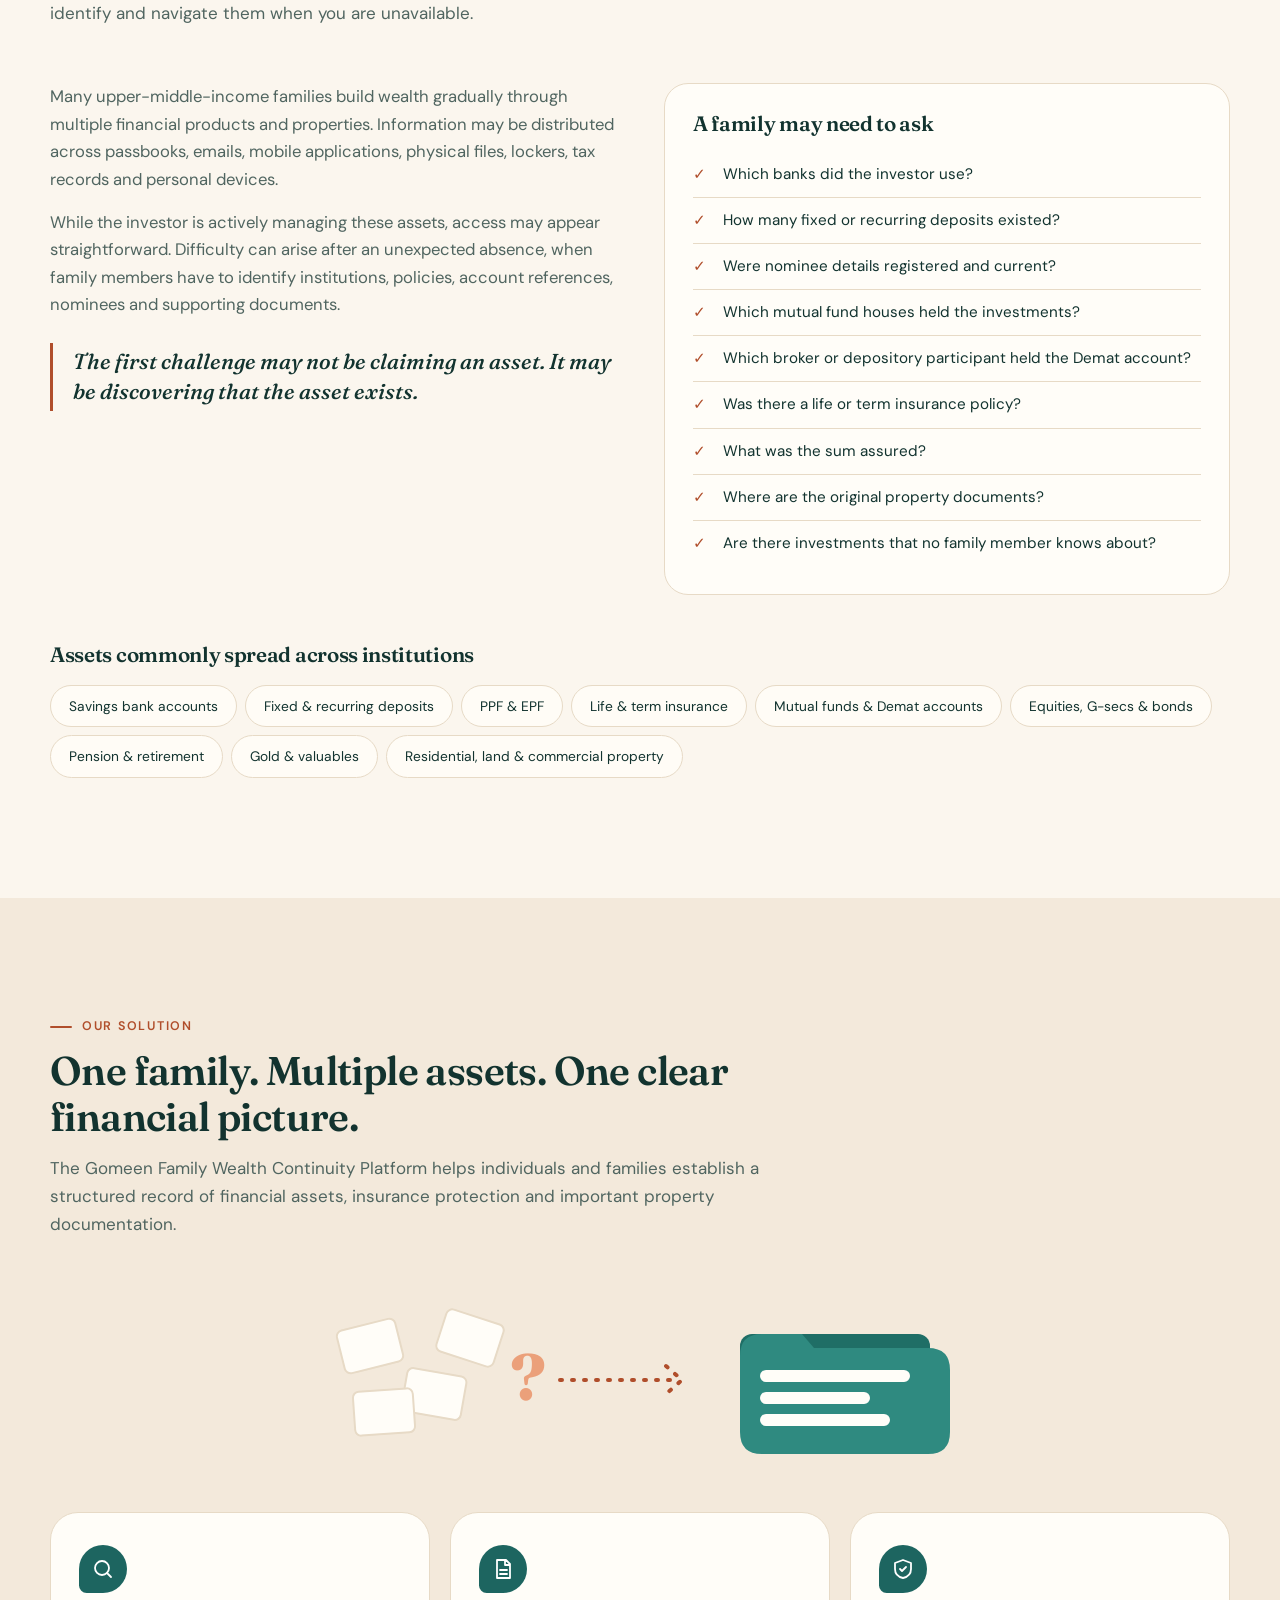
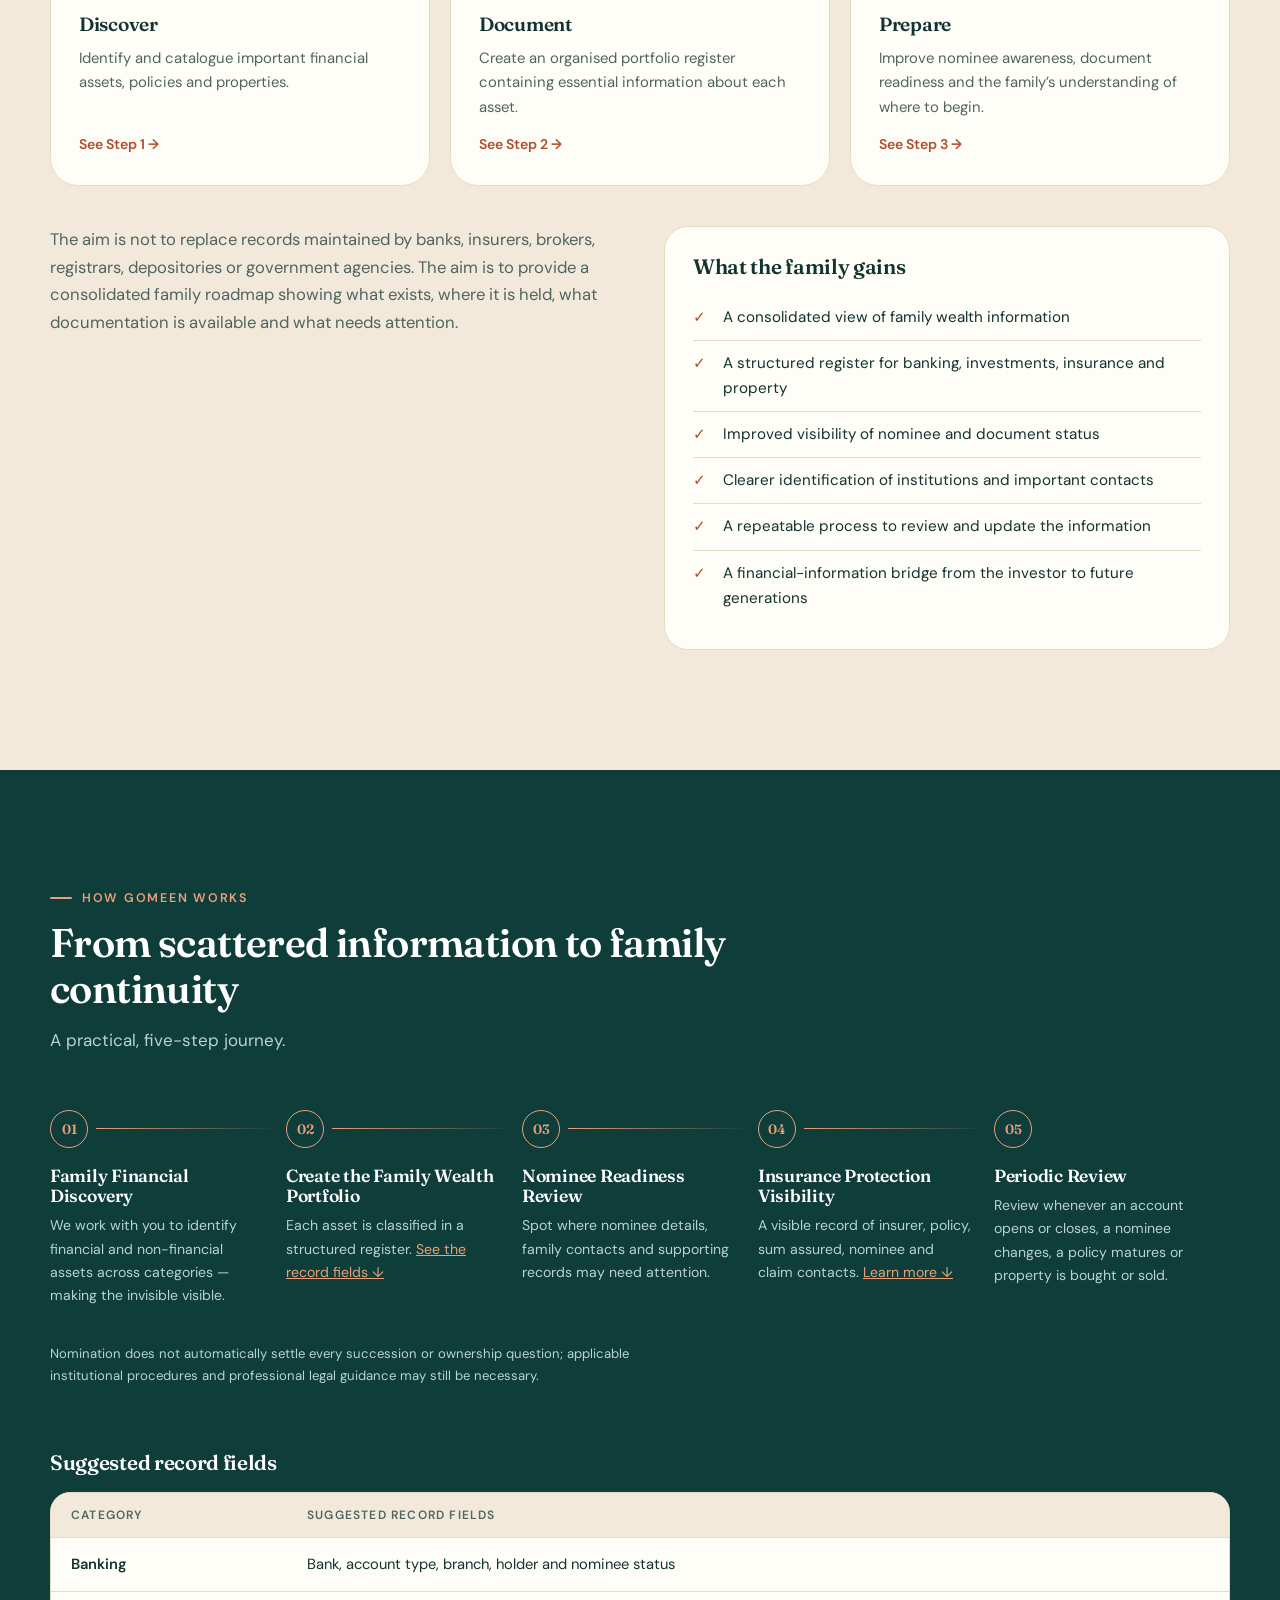
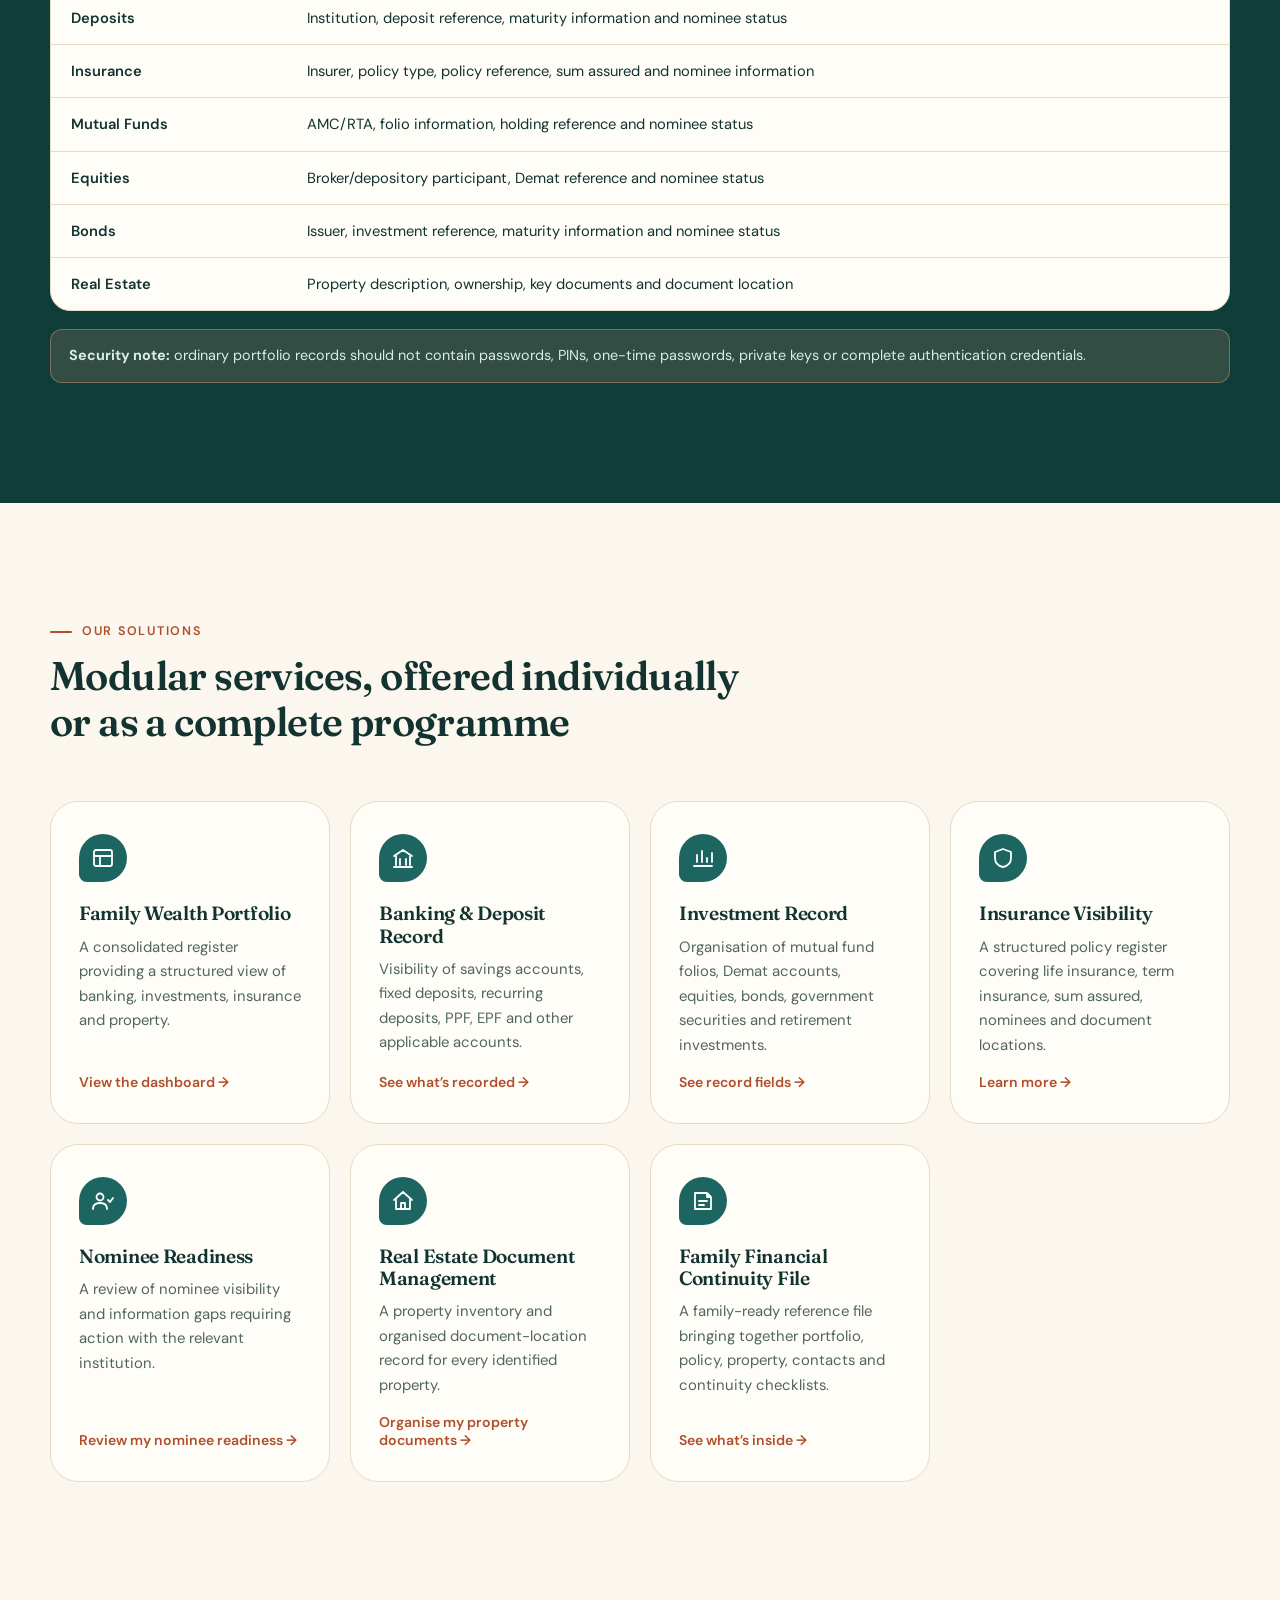
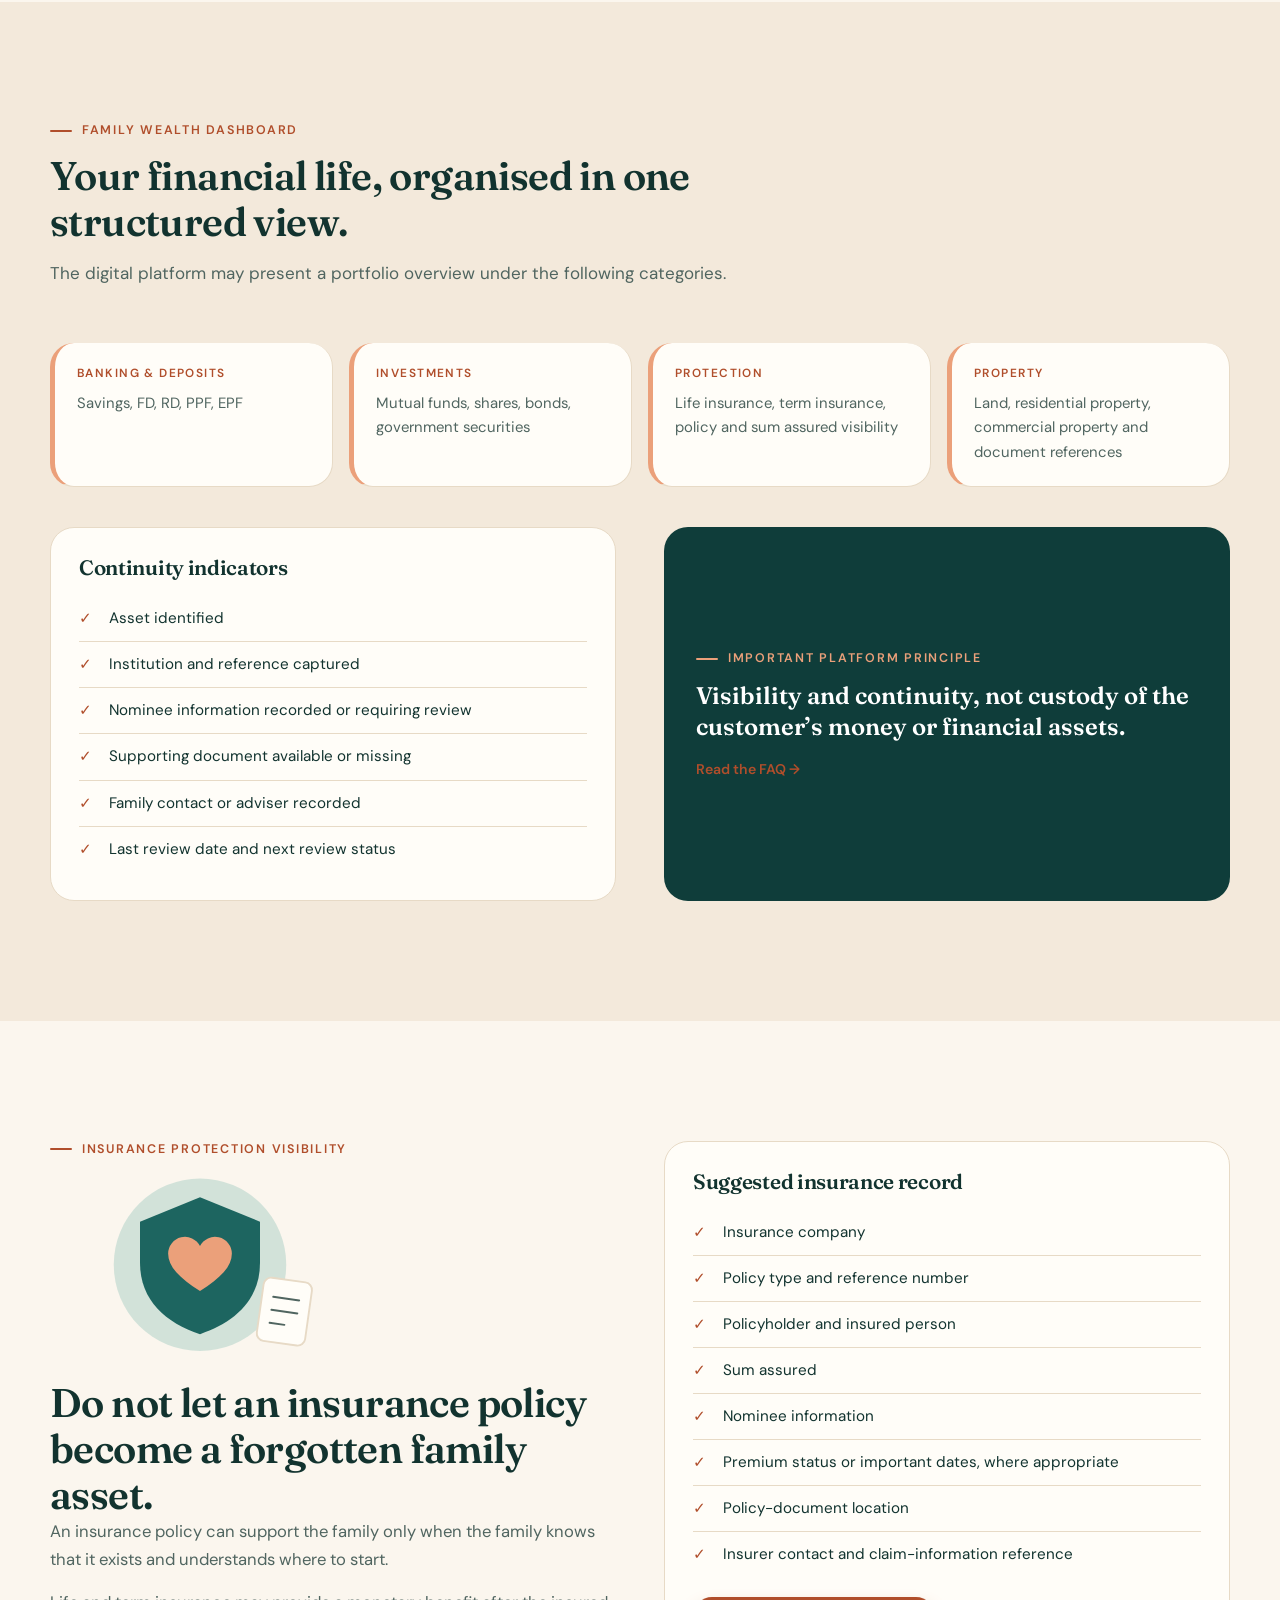
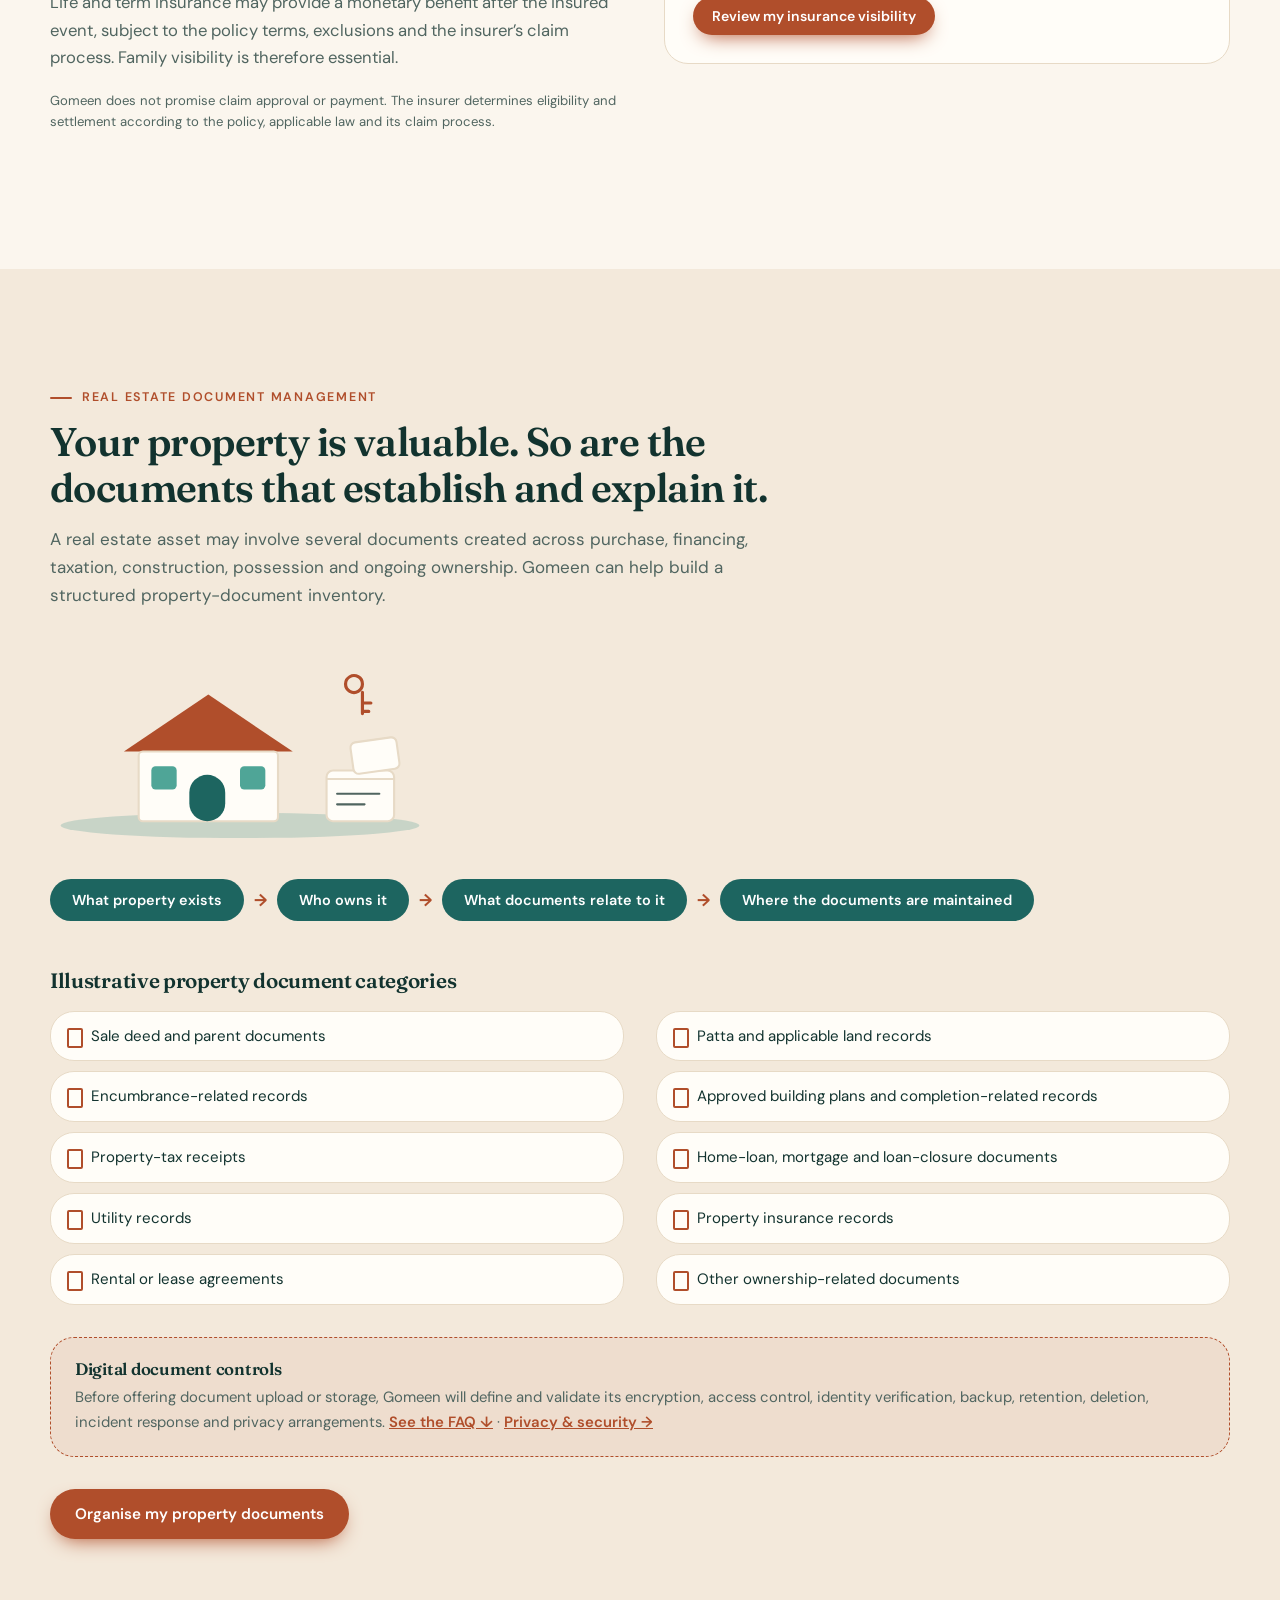
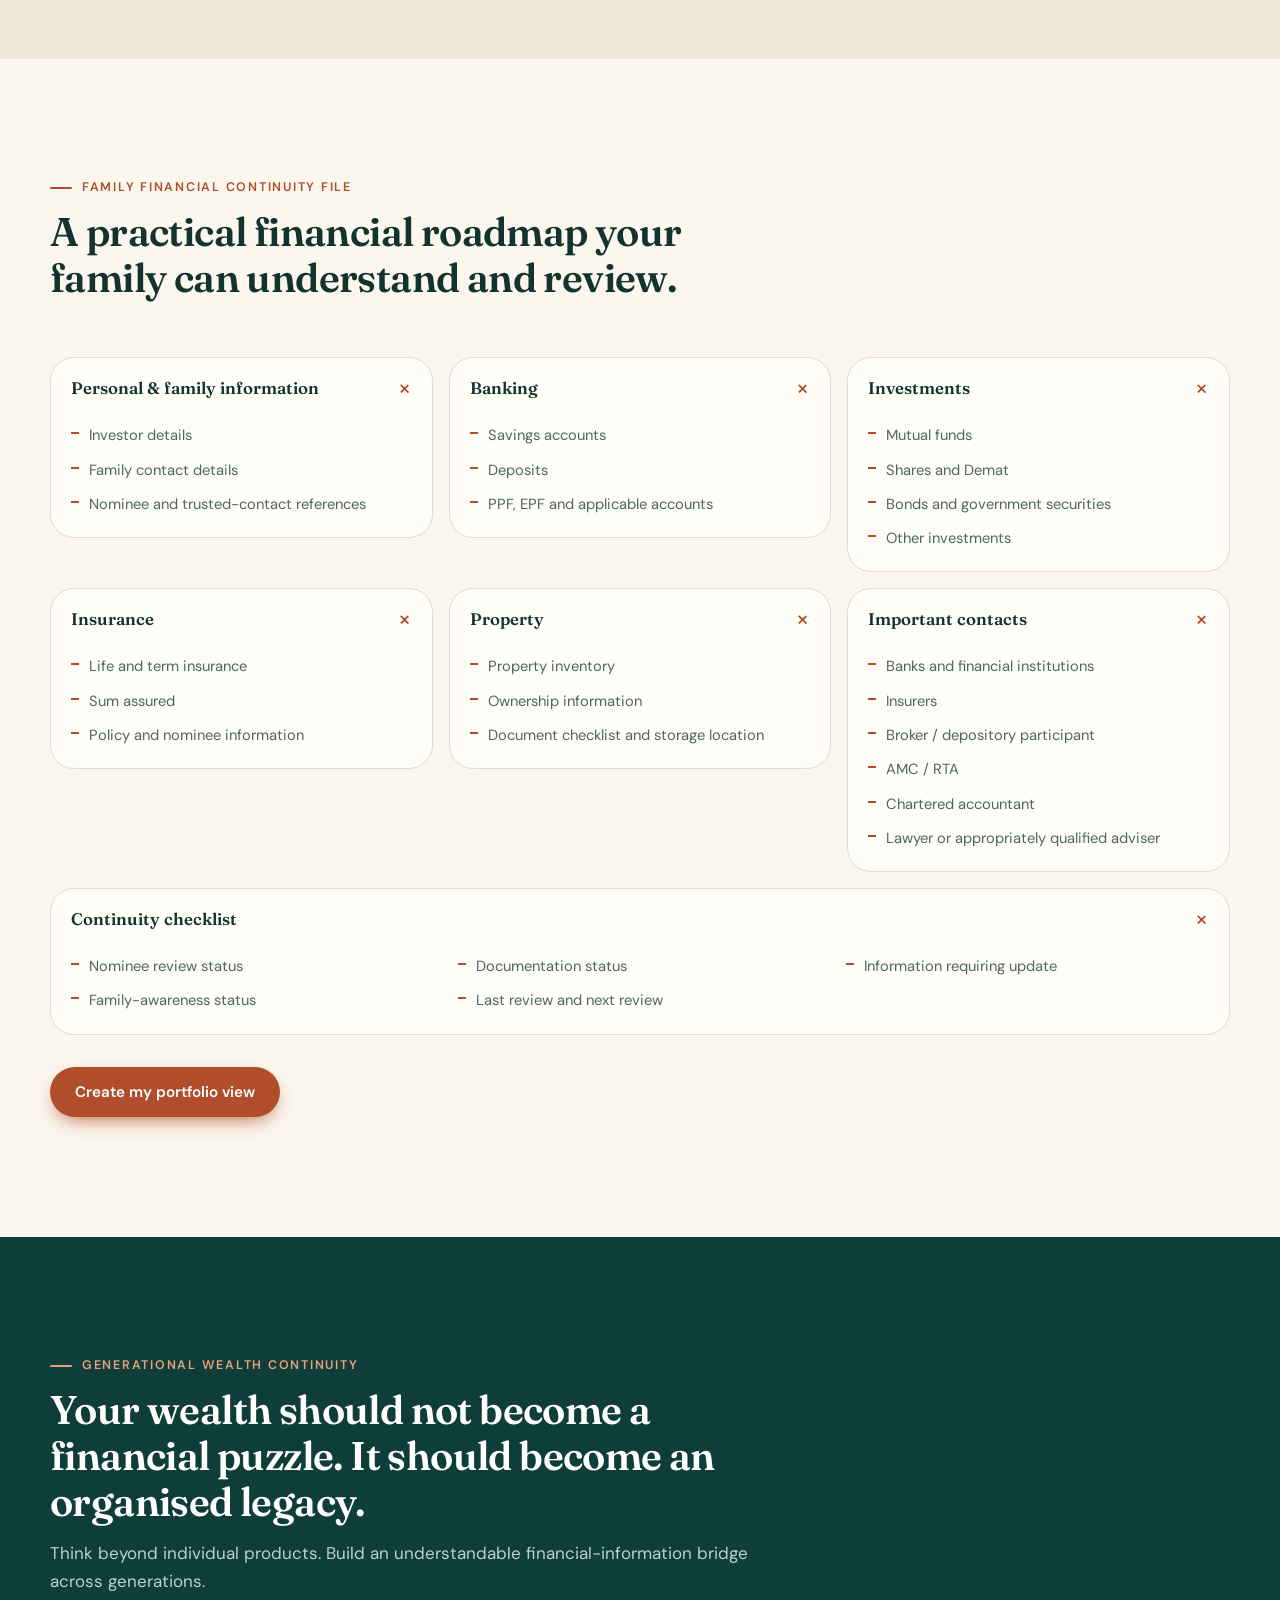
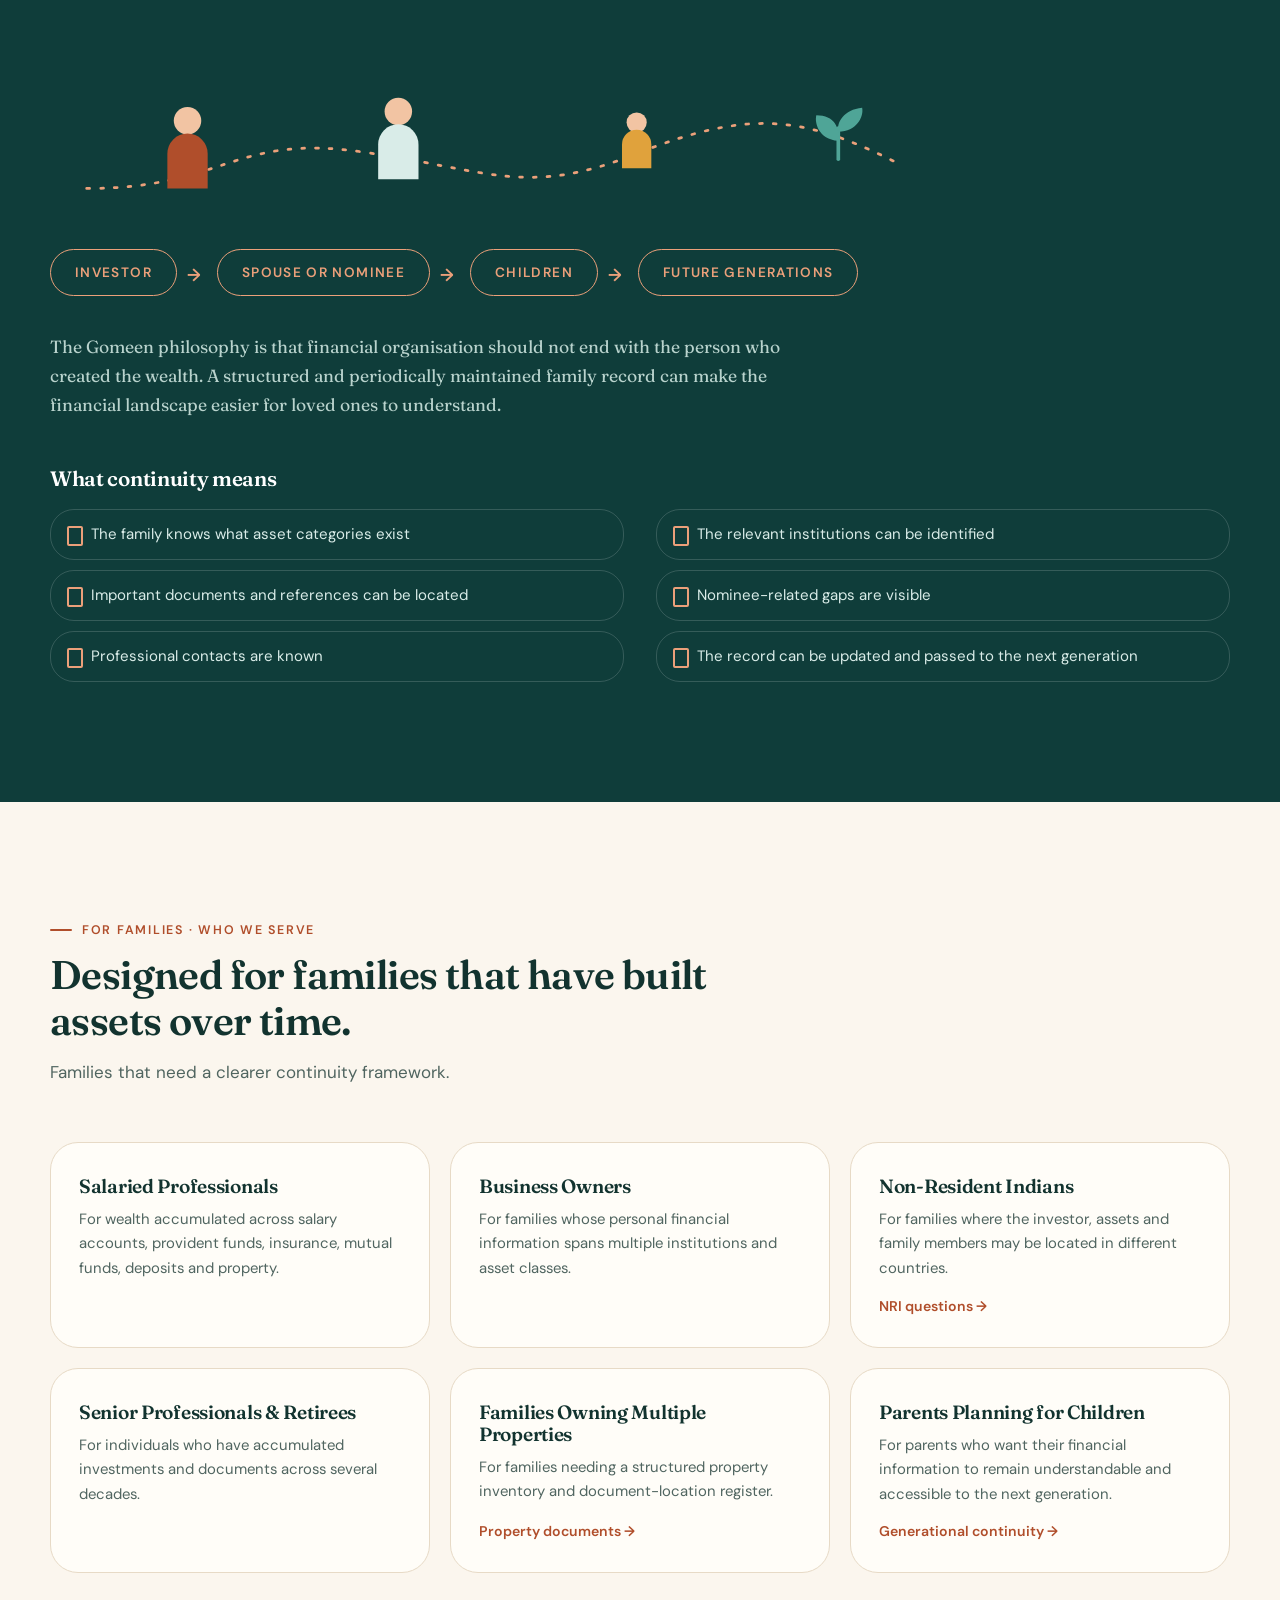
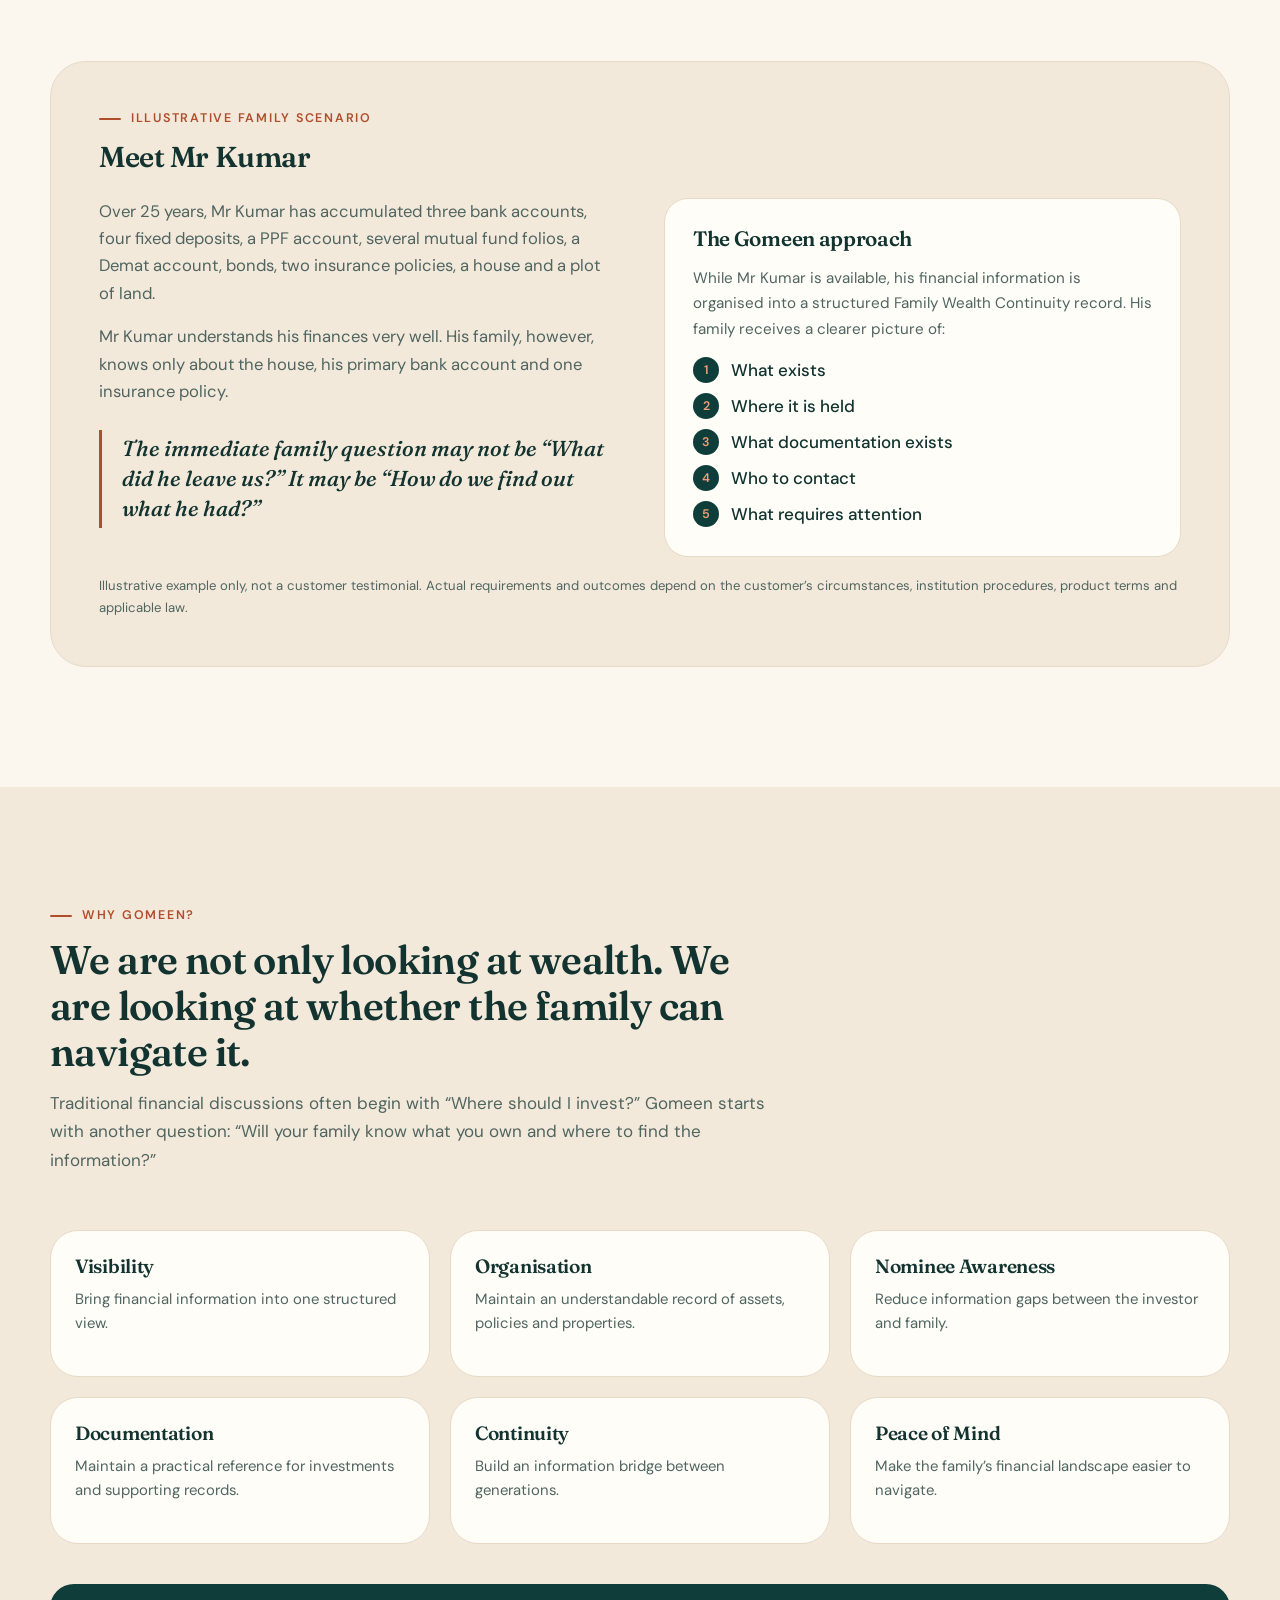
==== commit 34a96ef0: "Rebuild site as Gomeen Family Wealth Continuity Platform Replace the resume portfolio with the clien" ====
--- a/index.html
+++ b/index.html
@@ -3,12 +3,12 @@
 <head>
 <meta charset="utf-8">
 <meta name="viewport" content="width=device-width, initial-scale=1">
-<title>R Gopalakrishnan | PMIS & Project Controls Consultant</title>
-<meta name="description" content="R Gopalakrishnan, BE, PMP® — PMIS, project controls, cost & schedule management consultant. 15+ years delivering Oracle Primavera P6, Unifier, Aconex and PMO solutions across Saudi Arabia, UAE and India.">
-<link rel="icon" href="data:image/svg+xml,%3Csvg xmlns='http://www.w3.org/2000/svg' viewBox='0 0 64 64'%3E%3Crect width='64' height='64' rx='14' fill='%230b1f3a'/%3E%3Cpath d='M14 44 28 30l8 8 14-18' fill='none' stroke='%23d4a84b' stroke-width='5' stroke-linecap='round' stroke-linejoin='round'/%3E%3C/svg%3E">
+<title>Gomeen Consultancy | Family Wealth Continuity Platform</title>
+<meta name="description" content="You built the wealth. Help your family find it. Gomeen helps families organise banking, investments, insurance and property records into one clear financial picture.">
+<link rel="icon" href="data:image/svg+xml,%3Csvg xmlns='http://www.w3.org/2000/svg' viewBox='0 0 64 64'%3E%3Crect width='64' height='64' rx='14' fill='%230f3d3a'/%3E%3Cpath d='M32 14v36M18 28c0-8 28-8 28 0s-28 8-28 16 28 8 28 0' fill='none' stroke='%23e8956b' stroke-width='5' stroke-linecap='round'/%3E%3C/svg%3E">
 <link rel="preconnect" href="https://fonts.googleapis.com">
 <link rel="preconnect" href="https://fonts.gstatic.com" crossorigin>
-<link href="https://fonts.googleapis.com/css2?family=Fraunces:opsz,wght@9..144,500;9..144,600;9..144,700&family=Inter:wght@400;500;600&display=swap" rel="stylesheet">
+<link href="https://fonts.googleapis.com/css2?family=Fraunces:opsz,wght@9..144,500;9..144,600;9..144,700&family=DM+Sans:wght@400;500;600&display=swap" rel="stylesheet">
 <link rel="stylesheet" href="css/style.css">
 <script>try{var t=localStorage.getItem('theme');if(t)document.documentElement.dataset.theme=t;else if(matchMedia('(prefers-color-scheme: dark)').matches)document.documentElement.dataset.theme='dark'}catch(e){}</script>
 </head>
@@ -17,311 +17,733 @@
 
 <header class="nav" id="nav">
   <div class="wrap nav-in">
-    <a href="#top" class="brand" aria-label="R Gopalakrishnan — home"><span class="mark">RG</span><span class="brand-t">R Gopalakrishnan</span></a>
+    <a href="#top" class="brand" aria-label="Gomeen Consultancy Services — home"><span class="mark">G</span><span class="brand-t">Gomeen <small>Family Wealth Continuity</small></span></a>
     <nav id="menu" class="menu" aria-label="Primary">
-      <a href="#about">About</a>
-      <a href="#services">Services</a>
-      <a href="#projects">Projects</a>
-      <a href="#experience">Experience</a>
-      <a href="#expertise">Expertise</a>
-      <a href="#contact" class="btn btn-gold sm">Book a consultation</a>
+      <a href="#top">Home</a>
+      <a href="#how">How It Works</a>
+      <a href="#solutions">Our Solutions</a>
+      <a href="#families">For Families</a>
+      <a href="#resources">Resources</a>
+      <a href="#about">About Gomeen</a>
+      <a href="#contact" class="btn btn-gold sm">Contact Us</a>
     </nav>
     <div class="nav-tools">
+      <a class="icon-btn call" href="tel:+919600168982" aria-label="Call Gomeen"><svg viewBox="0 0 24 24" width="20" height="20" fill="none" stroke="currentColor" stroke-width="2" stroke-linecap="round" stroke-linejoin="round"><path d="M22 16.9v3a2 2 0 0 1-2.2 2 19.8 19.8 0 0 1-8.6-3.1 19.5 19.5 0 0 1-6-6A19.8 19.8 0 0 1 2.1 4.2 2 2 0 0 1 4.1 2h3a2 2 0 0 1 2 1.7c.1 1 .4 1.9.7 2.8a2 2 0 0 1-.5 2.1L8.1 9.9a16 16 0 0 0 6 6l1.3-1.3a2 2 0 0 1 2.1-.4c.9.3 1.8.6 2.8.7a2 2 0 0 1 1.7 2z"/></svg></a>
       <button class="icon-btn" id="themeBtn" aria-label="Toggle dark mode"><svg viewBox="0 0 24 24" width="20" height="20" fill="none" stroke="currentColor" stroke-width="2" stroke-linecap="round" stroke-linejoin="round"><path d="M21 12.8A9 9 0 1 1 11.2 3a7 7 0 0 0 9.8 9.8z"/></svg></button>
       <button class="icon-btn burger" id="burger" aria-label="Open menu" aria-expanded="false" aria-controls="menu"><span></span><span></span></button>
     </div>
   </div>
+  <div class="progress" id="progress" aria-hidden="true"></div>
 </header>
 
 <main id="main">
-<!-- HERO -->
+
+<!-- 1. HOME / HERO -->
 <section class="hero" id="top">
   <div class="wrap hero-in">
     <div class="hero-copy">
-      <p class="eyebrow reveal"><span class="dot"></span> PMP® Certified · Available for engagements</p>
-      <h1 class="reveal">Turning project data into <em>financial control</em>.</h1>
-      <p class="lead reveal">I help owners, developers and contractors take command of cost, schedule and risk — by designing and implementing the PMIS and PMO frameworks behind giga-projects across Saudi Arabia, the UAE and India.</p>
+      <p class="eyebrow reveal"><span class="dot"></span> Family Wealth Continuity Platform</p>
+      <h1 class="reveal">Your wealth should not <em>stop with you.</em></h1>
+      <p class="lead reveal">Organise your financial world today, so your family can understand it tomorrow.</p>
+      <ul class="assets reveal" aria-label="Asset types covered">
+        <li>Savings</li><li>Deposits</li><li>Insurance</li><li>Mutual Funds</li><li>Shares</li><li>Bonds</li><li>Property</li>
+      </ul>
       <div class="cta reveal">
-        <a href="#contact" class="btn btn-gold">Start a conversation</a>
-        <a href="#projects" class="btn btn-ghost">View selected work</a>
-      </div>
-      <ul class="trust reveal" aria-label="Key credentials">
-        <li>PMP®</li><li>Oracle Primavera P6 EPPM Specialist</li><li>BE, PSG College of Technology</li>
+        <a href="#question" class="btn btn-gold">Check my family’s readiness</a>
+        <a href="#contact" class="btn btn-ghost">Build my family wealth record</a>
+        <a href="#how" class="link-arrow">Learn how it works →</a>
+      </div>
+      <p class="hero-msg reveal">Transform your investments into a legacy for your loved ones and future generations.</p>
+    </div>
+
+    <figure class="hero-art reveal" aria-label="Illustration: a family tree whose branches carry banking, investments, protection and property">
+      <svg viewBox="0 0 480 480" role="img" aria-labelledby="treeT">
+        <title id="treeT">A tree representing one family, with four branches: banking, investments, protection and property</title>
+        <ellipse class="ground" cx="240" cy="444" rx="210" ry="22"/>
+        <path class="trunk" d="M226 446C230 392 224 346 210 296L270 296C256 346 250 392 254 446Z"/>
+        <path class="limb" d="M240 330C240 290 190 270 150 236M240 322C246 280 300 262 336 232M240 300C238 260 232 230 232 200"/>
+        <circle class="leaf l2" cx="150" cy="196" r="78"/>
+        <circle class="leaf l2" cx="332" cy="198" r="82"/>
+        <circle class="leaf l1" cx="240" cy="176" r="112"/>
+        <circle class="leaf l3" cx="238" cy="104" r="64"/>
+        <circle class="leaf l3" cx="168" cy="140" r="46"/>
+        <circle class="leaf l3" cx="312" cy="136" r="48"/>
+        <g class="badges">
+          <a href="#dashboard"><g transform="translate(18 112)"><rect rx="23" width="140" height="46"/><circle cx="26" cy="23" r="15"/><path class="gl" d="M18 29h16M20 29v-9M26 29v-9M32 29v-9M17 20l9-6 9 6"/><text x="50" y="28">Banking</text></g></a>
+          <a href="#dashboard"><g transform="translate(322 112)"><rect rx="23" width="140" height="46"/><circle cx="26" cy="23" r="15"/><path class="gl" d="M18 30V24M24 30V18M30 30V21M36 30V15"/><text x="50" y="28">Investments</text></g></a>
+          <a href="#insurance"><g transform="translate(8 236)"><rect rx="23" width="140" height="46"/><circle cx="26" cy="23" r="15"/><path class="gl" d="M26 14 18 17v6c0 5 3.5 8 8 10 4.500-2 8-5 8-10v-6z"/><text x="50" y="28">Protection</text></g></a>
+          <a href="#property"><g transform="translate(332 236)"><rect rx="23" width="140" height="46"/><circle cx="26" cy="23" r="15"/><path class="gl" d="M17 24l9-8 9 8M19 23v9h14v-9"/><text x="50" y="28">Property</text></g></a>
+        </g>
+        <g class="folk">
+          <g transform="translate(120 440)"><circle class="h" cy="-62" r="12"/><path class="b a1" d="M-17 0v-30a17 17 0 0 1 34 0v30z"/></g>
+          <g transform="translate(176 440)"><circle class="h" cy="-42" r="9"/><path class="b a2" d="M-13 0v-20a13 13 0 0 1 26 0v20z"/></g>
+          <g transform="translate(304 440)"><circle class="h" cy="-42" r="9"/><path class="b a3" d="M-13 0v-20a13 13 0 0 1 26 0v20z"/></g>
+          <g transform="translate(360 440)"><circle class="h" cy="-62" r="12"/><path class="b a2" d="M-17 0v-30a17 17 0 0 1 34 0v30z"/></g>
+        </g>
+        <g class="spark"><circle cx="64" cy="64" r="5"/><circle cx="420" cy="70" r="7"/><circle cx="448" cy="196" r="4"/><circle cx="34" cy="206" r="4"/></g>
+      </svg>
+      <figcaption>One Family. One Financial Picture.</figcaption>
+    </figure>
+  </div>
+
+  <div class="wrap journey reveal" aria-label="Core customer journey">
+    <p class="j-title">Your journey</p>
+    <ol>
+      <li><a href="#problem"><b>Discover</b><small>Find every asset</small></a></li>
+      <li><a href="#how"><b>Organise</b><small>Build your record</small></a></li>
+      <li><a href="#property"><b>Document</b><small>Capture the details</small></a></li>
+      <li><a href="#nominee"><b>Prepare</b><small>Review nominees</small></a></li>
+      <li><a href="#generations"><b>Continue</b><small>Pass it on</small></a></li>
+    </ol>
+  </div>
+</section>
+
+<!-- Important Question + readiness check -->
+<section class="sec alt" id="question">
+  <div class="wrap q-grid">
+    <div class="sec-h">
+      <p class="kicker">The important question</p>
+      <h2>If your family had to understand your entire financial life tomorrow, could they?</h2>
+      <p>Answer honestly. This quick check is private and runs only in your browser.</p>
+    </div>
+    <form class="quiz reveal" id="quiz" aria-label="Family readiness check">
+      <fieldset><legend>Do they know all your bank accounts?</legend><label><input type="radio" name="q1" value="1"> Yes</label><label><input type="radio" name="q1" value="0"> I am not sure</label></fieldset>
+      <fieldset><legend>Do they know where your investments are held?</legend><label><input type="radio" name="q2" value="1"> Yes</label><label><input type="radio" name="q2" value="0"> I am not sure</label></fieldset>
+      <fieldset><legend>Do they know about every insurance policy and the sum assured?</legend><label><input type="radio" name="q3" value="1"> Yes</label><label><input type="radio" name="q3" value="0"> I am not sure</label></fieldset>
+      <fieldset><legend>Do they know whether nominee information is current?</legend><label><input type="radio" name="q4" value="1"> Yes</label><label><input type="radio" name="q4" value="0"> I am not sure</label></fieldset>
+      <fieldset><legend>Do they know where your property documents are stored?</legend><label><input type="radio" name="q5" value="1"> Yes</label><label><input type="radio" name="q5" value="0"> I am not sure</label></fieldset>
+      <div class="quiz-out" id="quizOut" role="status" aria-live="polite">
+        <p id="quizMsg">If the answer to any of these questions is “I am not sure”, your family may have a financial-information gap.</p>
+        <a href="#contact" class="btn btn-gold sm" id="quizCta" hidden>Book a family wealth discussion</a>
+      </div>
+    </form>
+  </div>
+</section>
+
+<!-- THE GOMEEN ANSWER -->
+<section class="sec dark answer" id="answer">
+  <div class="wrap answer-in">
+    <p class="kicker">The Gomeen answer</p>
+    <h2>One Family. One Financial Picture.</h2>
+    <svg class="conv" viewBox="0 0 600 158" aria-hidden="true">
+      <g class="paths"><path d="M118 22C230 22 290 79 430 79"/><path d="M118 60C220 60 290 79 430 79"/><path d="M118 98C220 98 290 79 430 79"/><path d="M118 136C230 136 290 79 430 79"/></g>
+      <g class="node"><rect x="10" y="6" width="108" height="32" rx="16"/><text x="64" y="27">Banks</text><rect x="10" y="44" width="108" height="32" rx="16"/><text x="64" y="65">Insurers</text><rect x="10" y="82" width="108" height="32" rx="16"/><text x="64" y="103">Funds &amp; Demat</text><rect x="10" y="120" width="108" height="32" rx="16"/><text x="64" y="141">Property</text></g>
+      <g class="hub"><circle cx="478" cy="79" r="52"/><text x="478" y="75">Your</text><text x="478" y="94">family</text></g>
+    </svg>
+    <p class="answer-lead">Your investments may be spread across institutions. Your family’s understanding should not be.</p>
+    <p class="trio"><span>Your Wealth.</span> <span>Your Family.</span> <span>Your Legacy.</span></p>
+    <a href="#contact" class="btn btn-gold">Start your family wealth continuity journey</a>
+  </div>
+</section>
+
+<!-- 2. THE PROBLEM -->
+<section class="sec" id="problem">
+  <div class="wrap">
+    <div class="sec-h">
+      <p class="kicker">The problem</p>
+      <h2>You know your investments. Does your family?</h2>
+      <p>You understand your investments. The real continuity question is whether your family can identify and navigate them when you are unavailable.</p>
+    </div>
+    <div class="two">
+      <div class="prose">
+        <p>Many upper-middle-income families build wealth gradually through multiple financial products and properties. Information may be distributed across passbooks, emails, mobile applications, physical files, lockers, tax records and personal devices.</p>
+        <p>While the investor is actively managing these assets, access may appear straightforward. Difficulty can arise after an unexpected absence, when family members have to identify institutions, policies, account references, nominees and supporting documents.</p>
+        <blockquote class="pull">The first challenge may not be claiming an asset. It may be discovering that the asset exists.</blockquote>
+      </div>
+      <div class="panel">
+        <h3>A family may need to ask</h3>
+        <ul class="tick">
+          <li>Which banks did the investor use?</li>
+          <li>How many fixed or recurring deposits existed?</li>
+          <li>Were nominee details registered and current?</li>
+          <li>Which mutual fund houses held the investments?</li>
+          <li>Which broker or depository participant held the Demat account?</li>
+          <li>Was there a life or term insurance policy?</li>
+          <li>What was the sum assured?</li>
+          <li>Where are the original property documents?</li>
+          <li>Are there investments that no family member knows about?</li>
+        </ul>
+      </div>
+    </div>
+    <h3 class="sub">Assets commonly spread across institutions</h3>
+    <ul class="chips big">
+      <li><a href="#dashboard">Savings bank accounts</a></li>
+      <li><a href="#dashboard">Fixed &amp; recurring deposits</a></li>
+      <li><a href="#dashboard">PPF &amp; EPF</a></li>
+      <li><a href="#insurance">Life &amp; term insurance</a></li>
+      <li><a href="#dashboard">Mutual funds &amp; Demat accounts</a></li>
+      <li><a href="#dashboard">Equities, G-secs &amp; bonds</a></li>
+      <li><a href="#dashboard">Pension &amp; retirement</a></li>
+      <li><a href="#dashboard">Gold &amp; valuables</a></li>
+      <li><a href="#property">Residential, land &amp; commercial property</a></li>
+    </ul>
+  </div>
+</section>
+
+<!-- 3. OUR SOLUTION -->
+<section class="sec alt" id="solution">
+  <div class="wrap">
+    <div class="sec-h">
+      <p class="kicker">Our solution</p>
+      <h2>One family. Multiple assets. One clear financial picture.</h2>
+      <p>The Gomeen Family Wealth Continuity Platform helps individuals and families establish a structured record of financial assets, insurance protection and important property documentation.</p>
+    </div>
+    <svg class="ill ill-sort" viewBox="0 0 640 170" aria-hidden="true">
+      <g class="scatter"><rect x="20" y="30" width="60" height="44" rx="6" transform="rotate(-14 50 52)"/><rect x="84" y="78" width="60" height="44" rx="6" transform="rotate(10 114 100)"/><rect x="34" y="96" width="60" height="44" rx="6" transform="rotate(-4 64 118)"/><rect x="120" y="22" width="60" height="44" rx="6" transform="rotate(18 150 44)"/><text x="190" y="106">?</text></g>
+      <path class="arrow" d="M240 86h120M346 72l16 14-16 14"/>
+      <g class="tidy"><rect class="fold" x="420" y="40" width="190" height="100" rx="12"/><path class="fold2" d="M420 62q0-22 22-22h40l12 14h114q22 0 22 22v62q0 22-22 22H442q-22 0-22-22z"/><g><rect x="440" y="76" width="150" height="12" rx="6"/><rect x="440" y="98" width="110" height="12" rx="6"/><rect x="440" y="120" width="130" height="12" rx="6"/></g></g>
+    </svg>
+    <div class="cards three">
+      <article class="card reveal">
+        <div class="ico"><svg viewBox="0 0 24 24"><circle cx="11" cy="11" r="7"/><path d="m20 20-4-4"/></svg></div>
+        <h3>Discover</h3>
+        <p>Identify and catalogue important financial assets, policies and properties.</p>
+        <a class="more" href="#how">See Step 1 →</a>
+      </article>
+      <article class="card reveal">
+        <div class="ico"><svg viewBox="0 0 24 24"><path d="M6 3h9l4 4v14H6zM14 3v5h5M9 13h7M9 17h7"/></svg></div>
+        <h3>Document</h3>
+        <p>Create an organised portfolio register containing essential information about each asset.</p>
+        <a class="more" href="#how">See Step 2 →</a>
+      </article>
+      <article class="card reveal">
+        <div class="ico"><svg viewBox="0 0 24 24"><path d="M12 3 4 6v6c0 5 3.5 8 8 9 4.5-1 8-4 8-9V6z"/><path d="m9 12 2 2 4-4"/></svg></div>
+        <h3>Prepare</h3>
+        <p>Improve nominee awareness, document readiness and the family’s understanding of where to begin.</p>
+        <a class="more" href="#nominee">See Step 3 →</a>
+      </article>
+    </div>
+    <div class="two gains">
+      <div class="prose">
+        <p>The aim is not to replace records maintained by banks, insurers, brokers, registrars, depositories or government agencies. The aim is to provide a consolidated family roadmap showing what exists, where it is held, what documentation is available and what needs attention.</p>
+      </div>
+      <div class="panel">
+        <h3>What the family gains</h3>
+        <ul class="tick">
+          <li>A consolidated view of family wealth information</li>
+          <li>A structured register for banking, investments, insurance and property</li>
+          <li>Improved visibility of nominee and document status</li>
+          <li>Clearer identification of institutions and important contacts</li>
+          <li>A repeatable process to review and update the information</li>
+          <li>A financial-information bridge from the investor to future generations</li>
+        </ul>
+      </div>
+    </div>
+  </div>
+</section>
+
+<!-- 4. HOW GOMEEN WORKS -->
+<section class="sec dark" id="how">
+  <div class="wrap">
+    <div class="sec-h">
+      <p class="kicker">How Gomeen works</p>
+      <h2>From scattered information to family continuity</h2>
+      <p>A practical, five-step journey.</p>
+    </div>
+    <ol class="steps">
+      <li><b>01</b><h4>Family Financial Discovery</h4><p>We work with you to identify financial and non-financial assets across categories — making the invisible visible.</p></li>
+      <li><b>02</b><h4>Create the Family Wealth Portfolio</h4><p>Each asset is classified in a structured register. <a href="#record-fields">See the record fields ↓</a></p></li>
+      <li id="nominee"><b>03</b><h4>Nominee Readiness Review</h4><p>Spot where nominee details, family contacts and supporting records may need attention.</p></li>
+      <li><b>04</b><h4>Insurance Protection Visibility</h4><p>A visible record of insurer, policy, sum assured, nominee and claim contacts. <a href="#insurance">Learn more ↓</a></p></li>
+      <li><b>05</b><h4>Periodic Review</h4><p>Review whenever an account opens or closes, a nominee changes, a policy matures or property is bought or sold.</p></li>
+    </ol>
+    <p class="fine light">Nomination does not automatically settle every succession or ownership question; applicable institutional procedures and professional legal guidance may still be necessary.</p>
+
+    <div class="rec" id="record-fields">
+      <h3>Suggested record fields</h3>
+      <div class="table-wrap">
+        <table>
+          <thead><tr><th>Category</th><th>Suggested record fields</th></tr></thead>
+          <tbody>
+            <tr><td>Banking</td><td>Bank, account type, branch, holder and nominee status</td></tr>
+            <tr><td>Deposits</td><td>Institution, deposit reference, maturity information and nominee status</td></tr>
+            <tr><td>Insurance</td><td>Insurer, policy type, policy reference, sum assured and nominee information</td></tr>
+            <tr><td>Mutual Funds</td><td>AMC/RTA, folio information, holding reference and nominee status</td></tr>
+            <tr><td>Equities</td><td>Broker/depository participant, Demat reference and nominee status</td></tr>
+            <tr><td>Bonds</td><td>Issuer, investment reference, maturity information and nominee status</td></tr>
+            <tr><td>Real Estate</td><td>Property description, ownership, key documents and document location</td></tr>
+          </tbody>
+        </table>
+      </div>
+      <p class="secnote"><b>Security note:</b> ordinary portfolio records should not contain passwords, PINs, one-time passwords, private keys or complete authentication credentials.</p>
+    </div>
+  </div>
+</section>
+
+<!-- 5. OUR SOLUTIONS -->
+<section class="sec" id="solutions">
+  <div class="wrap">
+    <div class="sec-h">
+      <p class="kicker">Our solutions</p>
+      <h2>Modular services, offered individually or as a complete programme</h2>
+    </div>
+    <div class="cards">
+      <article class="card reveal">
+        <div class="ico"><svg viewBox="0 0 24 24"><rect x="3" y="4" width="18" height="16" rx="2"/><path d="M3 10h18M9 10v10"/></svg></div>
+        <h3>Family Wealth Portfolio</h3>
+        <p>A consolidated register providing a structured view of banking, investments, insurance and property.</p>
+        <a class="more" href="#dashboard">View the dashboard →</a>
+      </article>
+      <article class="card reveal">
+        <div class="ico"><svg viewBox="0 0 24 24"><path d="M3 10 12 4l9 6M5 10v9M19 10v9M9 19v-6M15 19v-6M3 21h18"/></svg></div>
+        <h3>Banking &amp; Deposit Record</h3>
+        <p>Visibility of savings accounts, fixed deposits, recurring deposits, PPF, EPF and other applicable accounts.</p>
+        <a class="more" href="#file">See what’s recorded →</a>
+      </article>
+      <article class="card reveal">
+        <div class="ico"><svg viewBox="0 0 24 24"><path d="M3 20h18M6 16V9M11 16V5M16 16v-4M21 16V7"/></svg></div>
+        <h3>Investment Record</h3>
+        <p>Organisation of mutual fund folios, Demat accounts, equities, bonds, government securities and retirement investments.</p>
+        <a class="more" href="#record-fields">See record fields →</a>
+      </article>
+      <article class="card reveal">
+        <div class="ico"><svg viewBox="0 0 24 24"><path d="M12 3 4 6v6c0 5 3.5 8 8 9 4.5-1 8-4 8-9V6z"/></svg></div>
+        <h3>Insurance Visibility</h3>
+        <p>A structured policy register covering life insurance, term insurance, sum assured, nominees and document locations.</p>
+        <a class="more" href="#insurance">Learn more →</a>
+      </article>
+      <article class="card reveal">
+        <div class="ico"><svg viewBox="0 0 24 24"><circle cx="9" cy="8" r="3.5"/><path d="M2 20c0-4 3-6 7-6s7 2 7 6M17 11l2 2 3-4"/></svg></div>
+        <h3>Nominee Readiness</h3>
+        <p>A review of nominee visibility and information gaps requiring action with the relevant institution.</p>
+        <a class="more" href="#contact">Review my nominee readiness →</a>
+      </article>
+      <article class="card reveal">
+        <div class="ico"><svg viewBox="0 0 24 24"><path d="M3 11 12 3l9 8M5 10v10h14V10M10 20v-6h4v6"/></svg></div>
+        <h3>Real Estate Document Management</h3>
+        <p>A property inventory and organised document-location record for every identified property.</p>
+        <a class="more" href="#property">Organise my property documents →</a>
+      </article>
+      <article class="card reveal span2">
+        <div class="ico"><svg viewBox="0 0 24 24"><path d="M4 4h12l4 4v12H4zM16 4v4h4M8 12h8M8 16h5"/></svg></div>
+        <h3>Family Financial Continuity File</h3>
+        <p>A family-ready reference file bringing together portfolio, policy, property, contacts and continuity checklists.</p>
+        <a class="more" href="#file">See what’s inside →</a>
+      </article>
+    </div>
+  </div>
+</section>
+
+<!-- 6. DASHBOARD -->
+<section class="sec alt" id="dashboard">
+  <div class="wrap">
+    <div class="sec-h">
+      <p class="kicker">Family wealth dashboard</p>
+      <h2>Your financial life, organised in one structured view.</h2>
+      <p>The digital platform may present a portfolio overview under the following categories.</p>
+    </div>
+    <div class="dash">
+      <div class="dash-tile"><span class="dt-k">Banking &amp; Deposits</span><p>Savings, FD, RD, PPF, EPF</p></div>
+      <div class="dash-tile"><span class="dt-k">Investments</span><p>Mutual funds, shares, bonds, government securities</p></div>
+      <a class="dash-tile" href="#insurance"><span class="dt-k">Protection</span><p>Life insurance, term insurance, policy and sum assured visibility</p></a>
+      <a class="dash-tile" href="#property"><span class="dt-k">Property</span><p>Land, residential property, commercial property and document references</p></a>
+    </div>
+    <div class="two">
+      <div class="panel">
+        <h3>Continuity indicators</h3>
+        <ul class="tick">
+          <li>Asset identified</li>
+          <li>Institution and reference captured</li>
+          <li>Nominee information recorded or requiring review</li>
+          <li>Supporting document available or missing</li>
+          <li>Family contact or adviser recorded</li>
+          <li>Last review date and next review status</li>
+        </ul>
+      </div>
+      <div class="principle">
+        <p class="kicker">Important platform principle</p>
+        <p class="big">Visibility and continuity, not custody of the customer’s money or financial assets.</p>
+        <a class="more" href="#faq">Read the FAQ →</a>
+      </div>
+    </div>
+  </div>
+</section>
+
+<!-- 7. INSURANCE -->
+<section class="sec" id="insurance">
+  <div class="wrap two">
+    <div>
+      <p class="kicker">Insurance protection visibility</p>
+      <svg class="ill ill-ins" viewBox="0 0 320 200" aria-hidden="true">
+        <circle class="bg" cx="160" cy="100" r="92"/>
+        <path class="shield" d="M160 28 96 54v44c0 40 28 64 64 76 36-12 64-36 64-76V54z"/>
+        <path class="heart" d="M160 128c-22-14-34-26-34-40a18 18 0 0 1 34-8 18 18 0 0 1 34 8c0 14-12 26-34 40z"/>
+        <g transform="translate(250 150)"><rect class="paper" x="-26" y="-34" width="52" height="68" rx="8" transform="rotate(8)"/><path class="gl" d="M-14-14h28M-14 0h28M-14 14h16" transform="rotate(8)"/></g>
+      </svg>
+      <h2>Do not let an insurance policy become a forgotten family asset.</h2>
+      <div class="prose">
+        <p>An insurance policy can support the family only when the family knows that it exists and understands where to start.</p>
+        <p>Life and term insurance may provide a monetary benefit after the insured event, subject to the policy terms, exclusions and the insurer’s claim process. Family visibility is therefore essential.</p>
+        <p class="fine">Gomeen does not promise claim approval or payment. The insurer determines eligibility and settlement according to the policy, applicable law and its claim process.</p>
+      </div>
+    </div>
+    <div class="panel">
+      <h3>Suggested insurance record</h3>
+      <ul class="tick">
+        <li>Insurance company</li>
+        <li>Policy type and reference number</li>
+        <li>Policyholder and insured person</li>
+        <li>Sum assured</li>
+        <li>Nominee information</li>
+        <li>Premium status or important dates, where appropriate</li>
+        <li>Policy-document location</li>
+        <li>Insurer contact and claim-information reference</li>
       </ul>
-    </div>
-
-    <figure class="hero-card reveal" aria-label="Illustrative cost performance chart">
-      <div class="hc-head"><span>Cost performance</span><span class="pill">Illustrative</span></div>
-      <svg viewBox="0 0 420 240" role="img" aria-label="S-curve comparing planned, actual and forecast cost">
-        <g class="grid"><path d="M0 40H420M0 100H420M0 160H420M0 220H420"/></g>
-        <path class="plan" d="M10 215C80 212 120 190 170 140S280 50 410 30"/>
-        <path class="area" d="M10 215C70 213 110 196 160 152S230 96 290 92V220H10Z"/>
-        <path class="actual" d="M10 215C70 213 110 196 160 152S230 96 290 92"/>
-        <path class="fcst" d="M290 92C330 88 370 62 410 52"/>
-        <circle class="pt" cx="290" cy="92" r="6"/>
-      </svg>
-      <div class="legend"><span><i class="k plan"></i>Baseline</span><span><i class="k actual"></i>Actual</span><span><i class="k fcst"></i>Forecast</span></div>
-      <div class="hc-foot">
-        <div><b>Schedule</b><span>Primavera P6</span></div>
-        <div><b>Cost</b><span>Unifier · Prism</span></div>
-        <div><b>Risk</b><span>Active Risk Mgr</span></div>
-      </div>
-    </figure>
-  </div>
-
-  <div class="wrap stats">
-    <div class="stat reveal"><b data-count="15" data-suffix="+">0</b><span>Years in project controls &amp; PMIS</span></div>
-    <div class="stat reveal"><b data-count="13" data-suffix="">0</b><span>Client engagements across 3 countries</span></div>
-    <div class="stat reveal"><b data-count="70" data-suffix="+">0</b><span>Business processes configured in Unifier</span></div>
-    <div class="stat reveal"><b data-count="19" data-suffix="">0</b><span>Largest team led (Program Manager)</span></div>
-  </div>
-</section>
-
-<!-- CLIENT STRIP -->
-<section class="clients" aria-label="Clients served">
-  <div class="wrap">
-    <p>Trusted on programs for</p>
-    <ul>
-      <li>Qiddiya</li><li>Saudi Aramco</li><li>SEVEN</li><li>RUA Al Madinah</li><li>British Petroleum</li><li>Petro Rabigh</li><li>L&amp;T</li><li>Fujairah National Group</li>
+      <a class="btn btn-gold sm" href="#contact">Review my insurance visibility</a>
+    </div>
+  </div>
+</section>
+
+<!-- 8. REAL ESTATE -->
+<section class="sec alt" id="property">
+  <div class="wrap">
+    <div class="sec-h">
+      <p class="kicker">Real estate document management</p>
+      <h2>Your property is valuable. So are the documents that establish and explain it.</h2>
+      <p>A real estate asset may involve several documents created across purchase, financing, taxation, construction, possession and ongoing ownership. Gomeen can help build a structured property-document inventory.</p>
+    </div>
+    <svg class="ill ill-house" viewBox="0 0 360 170" aria-hidden="true">
+      <ellipse class="ground" cx="180" cy="152" rx="170" ry="12"/>
+      <path class="roof" d="M70 82 150 28l80 54z"/>
+      <rect class="wall" x="84" y="82" width="132" height="66" rx="4"/>
+      <rect class="door" x="132" y="104" width="34" height="44" rx="17"/>
+      <rect class="win" x="96" y="96" width="24" height="22" rx="4"/><rect class="win" x="180" y="96" width="24" height="22" rx="4"/>
+      <g transform="translate(262 100)"><rect class="paper" x="0" y="0" width="64" height="48" rx="6"/><path class="tab" d="M0 8h64"/><path class="gl" d="M10 22h40M10 32h26"/></g>
+      <g transform="translate(284 74)"><rect class="paper" x="0" y="0" width="44" height="30" rx="5" transform="rotate(-8)"/></g>
+      <path class="key" d="M300 52a8 8 0 1 0 0 .1zM300 60v20M300 70h8M300 78h6" transform="translate(-4 -34)"/>
+    </svg>
+    <div class="flow" aria-label="Property record outcome">
+      <span>What property exists</span><i>→</i><span>Who owns it</span><i>→</i><span>What documents relate to it</span><i>→</i><span>Where the documents are maintained</span>
+    </div>
+    <h3 class="sub">Illustrative property document categories</h3>
+    <ul class="docs">
+      <li>Sale deed and parent documents</li>
+      <li>Patta and applicable land records</li>
+      <li>Encumbrance-related records</li>
+      <li>Approved building plans and completion-related records</li>
+      <li>Property-tax receipts</li>
+      <li>Home-loan, mortgage and loan-closure documents</li>
+      <li>Utility records</li>
+      <li>Property insurance records</li>
+      <li>Rental or lease agreements</li>
+      <li>Other ownership-related documents</li>
     </ul>
-  </div>
-</section>
-
-<!-- ABOUT -->
-<section class="sec" id="about">
-  <div class="wrap about">
-    <div class="about-h">
-      <p class="kicker">About</p>
-      <h2>Systems that make project money visible.</h2>
-    </div>
-    <div class="about-b">
-      <p>With 15+ years across engineering and IT project management, I design the information backbone that lets leadership see where budget, time and risk really stand — before surprises become overruns.</p>
-      <p>My work spans Oracle Primavera P6, Unifier, Aconex, Primavera Risk Analysis, Ares Prism, Active Risk Manager and MS Project Server — from requirements workshops and solution design through configuration, training, UAT and go-live, and on to long-term support.</p>
-      <p>I am equally at home in Agile and Waterfall delivery, and have a proven track record of setting up PMOs that stay adopted long after the engagement ends.</p>
-      <div class="chips">
-        <span>Cost management</span><span>Schedule management</span><span>Risk management</span><span>Change management</span><span>Procurement</span><span>Digital transformation</span>
-      </div>
-    </div>
-  </div>
-</section>
-
-<!-- SERVICES -->
-<section class="sec alt" id="services">
-  <div class="wrap">
-    <div class="sec-h"><p class="kicker">Services</p><h2>How I can help your portfolio</h2><p>Four focused offerings, each built from engagements delivered for owners and contractors on large capital programs.</p></div>
-    <div class="cards">
-      <article class="card reveal">
-        <div class="ico"><svg viewBox="0 0 24 24"><path d="M3 20h18M6 16V9M11 16V5M16 16v-4M21 16V7"/></svg></div>
-        <h3>PMIS Implementation</h3>
-        <p>End-to-end rollout of Primavera P6, Unifier and Aconex: workshops, design documents, configuration, training, UAT and go-live.</p>
-        <ul><li>Requirement &amp; gap analysis</li><li>Custom workflows &amp; business processes</li><li>Standard operating procedures</li></ul>
-      </article>
-      <article class="card reveal">
-        <div class="ico"><svg viewBox="0 0 24 24"><circle cx="12" cy="12" r="9"/><path d="M12 7v5l3 2"/></svg></div>
-        <h3>Project Controls &amp; Planning</h3>
-        <p>Integrated master schedules, cost control and earned-value reporting that give leadership one trusted view of performance.</p>
-        <ul><li>Integrated Master Schedule (IMS)</li><li>Cost &amp; budget control</li><li>Weekly / monthly executive reporting</li></ul>
-      </article>
-      <article class="card reveal">
-        <div class="ico"><svg viewBox="0 0 24 24"><path d="M12 3 3 8v2h18V8zM5 10v8M10 10v8M14 10v8M19 10v8M3 21h18"/></svg></div>
-        <h3>PMO Setup &amp; Governance</h3>
-        <p>Establish IT and project PMOs with portfolio dashboards, controls and guidelines that keep delivery on time, scope and budget.</p>
-        <ul><li>Portfolio master-plan dashboards</li><li>Change &amp; communication plans</li><li>Capacity-based prioritisation</li></ul>
-      </article>
-      <article class="card reveal">
-        <div class="ico"><svg viewBox="0 0 24 24"><path d="M12 3 2 21h20zM12 10v5M12 18h.01"/></svg></div>
-        <h3>Risk &amp; Platform Modernisation</h3>
-        <p>Risk registers and mitigation plans, plus upgrades, SaaS/cloud migrations, integrations and security monitoring.</p>
-        <ul><li>P6 on-prem → SaaS migration</li><li>Cloud (GCP) migrations</li><li>SSO &amp; Splunk integrations</li></ul>
-      </article>
-    </div>
-  </div>
-</section>
-
-<!-- PROJECTS -->
-<section class="sec" id="projects">
-  <div class="wrap">
-    <div class="sec-h"><p class="kicker">Selected work</p><h2>Programs delivered</h2></div>
-    <div class="filters" role="tablist" aria-label="Filter projects">
-      <button class="f on" data-f="all" role="tab" aria-selected="true">All</button>
-      <button class="f" data-f="impl" role="tab" aria-selected="false">Implementation</button>
-      <button class="f" data-f="support" role="tab" aria-selected="false">Support &amp; Upgrade</button>
-    </div>
-
-    <div class="projects">
-      <article class="proj featured" data-t="support">
-        <div class="proj-top"><span class="tag">Program Manager · Onsite</span><span class="when">Oct 2023 – Present</span></div>
-        <h3>Qiddiya, Riyadh</h3>
-        <p class="scope">Engineering Applications Automation 2.0 — implementation and support, team of 19.</p>
-        <ul class="wins">
-          <li>Migrated Primavera P6 from on-premises to SaaS</li>
-          <li>Upgraded Ares Prism and Active Risk Manager; migrated Contruent &amp; ARM to GCP</li>
-          <li>Integrated BIM 360, Aconex, P6 and Unifier with Splunk for data security monitoring</li>
-          <li>Configured SSO with Aconex, BIM, Revizto and Bluebeam</li>
+    <div class="callout">
+      <h4>Digital document controls</h4>
+      <p>Before offering document upload or storage, Gomeen will define and validate its encryption, access control, identity verification, backup, retention, deletion, incident response and privacy arrangements. <a href="#faq">See the FAQ ↓</a> · <a href="legal.html#privacy">Privacy &amp; security →</a></p>
+    </div>
+    <a class="btn btn-gold" href="#contact">Organise my property documents</a>
+  </div>
+</section>
+
+<!-- 9. CONTINUITY FILE -->
+<section class="sec" id="file">
+  <div class="wrap">
+    <div class="sec-h">
+      <p class="kicker">Family financial continuity file</p>
+      <h2>A practical financial roadmap your family can understand and review.</h2>
+    </div>
+    <div class="file-grid">
+      <details class="acc" open><summary>Personal &amp; family information</summary><ul><li>Investor details</li><li>Family contact details</li><li>Nominee and trusted-contact references</li></ul></details>
+      <details class="acc" open><summary>Banking</summary><ul><li>Savings accounts</li><li>Deposits</li><li>PPF, EPF and applicable accounts</li></ul></details>
+      <details class="acc" open><summary>Investments</summary><ul><li>Mutual funds</li><li>Shares and Demat</li><li>Bonds and government securities</li><li>Other investments</li></ul></details>
+      <details class="acc" open><summary>Insurance</summary><ul><li>Life and term insurance</li><li>Sum assured</li><li>Policy and nominee information</li></ul></details>
+      <details class="acc" open><summary>Property</summary><ul><li>Property inventory</li><li>Ownership information</li><li>Document checklist and storage location</li></ul></details>
+      <details class="acc" open><summary>Important contacts</summary><ul><li>Banks and financial institutions</li><li>Insurers</li><li>Broker / depository participant</li><li>AMC / RTA</li><li>Chartered accountant</li><li>Lawyer or appropriately qualified adviser</li></ul></details>
+      <details class="acc wide" open><summary>Continuity checklist</summary><ul class="cols"><li>Nominee review status</li><li>Documentation status</li><li>Information requiring update</li><li>Family-awareness status</li><li>Last review and next review</li></ul></details>
+    </div>
+    <a class="btn btn-gold" href="#contact">Create my portfolio view</a>
+  </div>
+</section>
+
+<!-- 10. GENERATIONAL -->
+<section class="sec dark" id="generations">
+  <div class="wrap">
+    <div class="sec-h">
+      <p class="kicker">Generational wealth continuity</p>
+      <h2>Your wealth should not become a financial puzzle. It should become an organised legacy.</h2>
+      <p>Think beyond individual products. Build an understandable financial-information bridge across generations.</p>
+    </div>
+    <svg class="gen-art" viewBox="0 0 960 190" aria-hidden="true">
+      <path class="trail" d="M40 150C190 150 200 90 340 110S520 160 640 112 820 70 920 120"/>
+      <g transform="translate(150 150)"><circle class="h" cy="-74" r="15"/><path class="b a1" d="M-22 0v-38a22 22 0 0 1 44 0v38z"/></g>
+      <g transform="translate(380 140)"><circle class="h" cy="-74" r="15"/><path class="b a2" d="M-22 0v-38a22 22 0 0 1 44 0v38z"/></g>
+      <g transform="translate(640 128)"><circle class="h" cy="-50" r="11"/><path class="b a3" d="M-16 0v-26a16 16 0 0 1 32 0v26z"/></g>
+      <g transform="translate(860 118)"><path class="stem" d="M0 0v-34"/><path class="lf" d="M0-20C-22-22-26-40-24-48c20 0 26 14 24 28zM0-30C20-30 28-46 26-56c-20 2-28 16-26 26z"/></g>
+    </svg>
+    <ol class="gen" aria-label="Generational flow">
+      <li>Investor</li><li>Spouse or nominee</li><li>Children</li><li>Future generations</li>
+    </ol>
+    <p class="phil">The Gomeen philosophy is that financial organisation should not end with the person who created the wealth. A structured and periodically maintained family record can make the financial landscape easier for loved ones to understand.</p>
+    <h3 class="sub light">What continuity means</h3>
+    <ul class="docs dk">
+      <li>The family knows what asset categories exist</li>
+      <li>The relevant institutions can be identified</li>
+      <li>Important documents and references can be located</li>
+      <li>Nominee-related gaps are visible</li>
+      <li>Professional contacts are known</li>
+      <li>The record can be updated and passed to the next generation</li>
+    </ul>
+  </div>
+</section>
+
+<!-- 11. WHO WE SERVE / 12. SCENARIO -->
+<section class="sec" id="families">
+  <div class="wrap">
+    <div class="sec-h">
+      <p class="kicker">For families · Who we serve</p>
+      <h2>Designed for families that have built assets over time.</h2>
+      <p>Families that need a clearer continuity framework.</p>
+    </div>
+    <div class="cards three">
+      <article class="card reveal"><h3>Salaried Professionals</h3><p>For wealth accumulated across salary accounts, provident funds, insurance, mutual funds, deposits and property.</p></article>
+      <article class="card reveal"><h3>Business Owners</h3><p>For families whose personal financial information spans multiple institutions and asset classes.</p></article>
+      <article class="card reveal"><h3>Non-Resident Indians</h3><p>For families where the investor, assets and family members may be located in different countries.</p><a class="more" href="#faq-nri">NRI questions →</a></article>
+      <article class="card reveal"><h3>Senior Professionals &amp; Retirees</h3><p>For individuals who have accumulated investments and documents across several decades.</p></article>
+      <article class="card reveal"><h3>Families Owning Multiple Properties</h3><p>For families needing a structured property inventory and document-location register.</p><a class="more" href="#property">Property documents →</a></article>
+      <article class="card reveal"><h3>Parents Planning for Children</h3><p>For parents who want their financial information to remain understandable and accessible to the next generation.</p><a class="more" href="#generations">Generational continuity →</a></article>
+    </div>
+
+    <div class="story" id="scenario">
+      <p class="kicker">Illustrative family scenario</p>
+      <h3>Meet Mr Kumar</h3>
+      <div class="two">
+        <div class="prose">
+          <p>Over 25 years, Mr Kumar has accumulated three bank accounts, four fixed deposits, a PPF account, several mutual fund folios, a Demat account, bonds, two insurance policies, a house and a plot of land.</p>
+          <p>Mr Kumar understands his finances very well. His family, however, knows only about the house, his primary bank account and one insurance policy.</p>
+          <blockquote class="pull">The immediate family question may not be “What did he leave us?” It may be “How do we find out what he had?”</blockquote>
+        </div>
+        <div class="panel">
+          <h3>The Gomeen approach</h3>
+          <p>While Mr Kumar is available, his financial information is organised into a structured Family Wealth Continuity record. His family receives a clearer picture of:</p>
+          <ol class="mini">
+            <li>What exists</li><li>Where it is held</li><li>What documentation exists</li><li>Who to contact</li><li>What requires attention</li>
+          </ol>
+        </div>
+      </div>
+      <p class="fine">Illustrative example only, not a customer testimonial. Actual requirements and outcomes depend on the customer’s circumstances, institution procedures, product terms and applicable law.</p>
+    </div>
+  </div>
+</section>
+
+<!-- 13. WHY GOMEEN -->
+<section class="sec alt" id="why">
+  <div class="wrap">
+    <div class="sec-h">
+      <p class="kicker">Why Gomeen?</p>
+      <h2>We are not only looking at wealth. We are looking at whether the family can navigate it.</h2>
+      <p>Traditional financial discussions often begin with “Where should I invest?” Gomeen starts with another question: “Will your family know what you own and where to find the information?”</p>
+    </div>
+    <div class="cards three">
+      <article class="card slim reveal"><h3>Visibility</h3><p>Bring financial information into one structured view.</p></article>
+      <article class="card slim reveal"><h3>Organisation</h3><p>Maintain an understandable record of assets, policies and properties.</p></article>
+      <article class="card slim reveal"><h3>Nominee Awareness</h3><p>Reduce information gaps between the investor and family.</p></article>
+      <article class="card slim reveal"><h3>Documentation</h3><p>Maintain a practical reference for investments and supporting records.</p></article>
+      <article class="card slim reveal"><h3>Continuity</h3><p>Build an information bridge between generations.</p></article>
+      <article class="card slim reveal"><h3>Peace of Mind</h3><p>Make the family’s financial landscape easier to navigate.</p></article>
+    </div>
+    <div class="trust-box">
+      <h3>Trust principles</h3>
+      <ul class="tick two-col">
+        <li>Customer-controlled information</li>
+        <li>No collection of passwords, PINs or OTPs</li>
+        <li>Clear consent and privacy practices</li>
+        <li>No guaranteed claim, transfer or inheritance outcomes</li>
+        <li>Referral to qualified legal, tax or regulated professionals where required</li>
+        <li>Transparent service scope and fees</li>
+      </ul>
+      <a class="more" href="legal.html#privacy">Read our privacy &amp; disclosure approach →</a>
+    </div>
+  </div>
+</section>
+
+<!-- RESOURCES HUB -->
+<section class="sec" id="resources">
+  <div class="wrap">
+    <div class="sec-h">
+      <p class="kicker">Resources</p>
+      <h2>Guides and answers to help you start</h2>
+    </div>
+    <div class="cards three">
+      <a class="res reveal" href="#faq"><b>Frequently asked questions</b><span>Plain-language answers on scope, nominees, security and NRIs.</span></a>
+      <a class="res reveal" href="#file"><b>Continuity file checklist</b><span>What a family-ready financial continuity file contains.</span></a>
+      <a class="res reveal" href="#record-fields"><b>Suggested record fields</b><span>The information captured for each asset category.</span></a>
+      <a class="res reveal" href="#insurance"><b>Insurance record guide</b><span>Eight details every family should be able to find.</span></a>
+      <a class="res reveal" href="#property"><b>Property document categories</b><span>Ten document types worth locating and recording.</span></a>
+      <a class="res reveal" href="legal.html"><b>Disclosures &amp; policies</b><span>Scope, disclaimer, privacy, terms and grievance contact.</span></a>
+    </div>
+  </div>
+</section>
+
+<!-- 14. ABOUT -->
+<section class="sec alt" id="about">
+  <div class="wrap">
+    <div class="sec-h">
+      <p class="kicker">About Gomeen</p>
+      <h2>Wealth should remain visible, organised and understandable.</h2>
+      <p>A family’s wealth should remain visible even when the person who created it is no longer available to explain it.</p>
+    </div>
+    <div class="two">
+      <div class="prose">
+        <p>Gomeen Consultancy Services Limited is building a Family Wealth Continuity Platform that brings together financial portfolio visibility, nominee readiness, insurance awareness and important property-document organisation.</p>
+        <p>Our aim is to help families move from scattered financial information to structured family wealth visibility and better preparedness for future generations.</p>
+        <div class="vm">
+          <div><h4>Our vision</h4><p>To help families establish a clear, organised and sustainable financial-information framework that supports wealth continuity across generations.</p></div>
+        </div>
+        <h4 class="mini-h">Our values</h4>
+        <ul class="chips"><li>Clarity</li><li>Trust</li><li>Confidentiality</li><li>Family preparedness</li><li>Responsible guidance</li><li>Continuity</li></ul>
+      </div>
+      <div class="panel">
+        <h3>Our mission</h3>
+        <ul class="tick">
+          <li>Identify and organise financial assets</li>
+          <li>Create consolidated portfolio visibility</li>
+          <li>Maintain insurance and nominee information</li>
+          <li>Organise critical property documentation</li>
+          <li>Identify gaps in continuity information</li>
+          <li>Support periodic record updates</li>
+          <li>Improve family awareness</li>
+          <li>Build a financial-information bridge between generations</li>
         </ul>
-        <p class="tools">Primavera P6 · Aconex · Ares Prism · Active Risk Manager · BIM 360 · ArcGIS</p>
-      </article>
-
-      <article class="proj" data-t="impl">
-        <div class="proj-top"><span class="tag">Solution Architect · Offshore</span><span class="when">Jul – Sep 2023</span></div>
-        <h3>RUA Al Madinah</h3>
-        <p class="scope">PMIS implementation and support, team of 10+.</p>
-        <ul class="wins">
-          <li>Implemented P6, Unifier and Aconex with Power BI reporting</li>
-          <li>Authored SOP for building the Integrated Master Schedule</li>
-        </ul>
-        <p class="tools">Primavera P6 · Unifier · Aconex · Power BI</p>
-      </article>
-
-      <article class="proj" data-t="impl">
-        <div class="proj-top"><span class="tag">Implementation Consultant · Offshore</span><span class="when">Aug 2022 – Jul 2023</span></div>
-        <h3>Saudi Entertainment Venture (SEVEN)</h3>
-        <p class="scope">Primavera P6 and Aconex Connected Cost implementation, team of 5.</p>
-        <ul class="wins">
-          <li>Delivered full lifecycle from workshops to go-live</li>
-          <li>Authored SOP for the Integrated Master Schedule</li>
-        </ul>
-        <p class="tools">Primavera P6 · Aconex Connected Cost</p>
-      </article>
-
-      <article class="proj" data-t="impl">
-        <div class="proj-top"><span class="tag">Unifier Consultant · Onsite</span><span class="when">Jul – Dec 2018</span></div>
-        <h3>Saudi Aramco</h3>
-        <p class="scope">Enhancement of Oracle Primavera Unifier, team of 10.</p>
-        <ul class="wins"><li>Configured 70+ business processes in Unifier</li></ul>
-        <p class="tools">Oracle Primavera Unifier</p>
-      </article>
-    </div>
-
-    <h3 class="sub">Other major engagements</h3>
-    <div class="table-wrap">
-      <table>
-        <thead><tr><th>Client</th><th>Period</th><th>Scope</th></tr></thead>
-        <tbody>
-          <tr data-t="impl"><td>TMO, KSA</td><td>Jul 2021 – Feb 2022</td><td>PMIS implementation: Primavera P6, Unifier and Open Text</td></tr>
-          <tr data-t="support"><td>British Petroleum</td><td>Jul – Dec 2020</td><td>Oracle Primavera P6 support</td></tr>
-          <tr data-t="support"><td>L&amp;T Power</td><td>Sep – Dec 2019</td><td>Upgrade to Primavera P6 18.8</td></tr>
-          <tr data-t="impl"><td>L&amp;T Hydrocarbon</td><td>May – Aug 2019</td><td>Integration of Primavera P6 with Dassault Systèmes</td></tr>
-          <tr data-t="support"><td>Petro Rabigh, KSA</td><td>Jan – Sep 2017</td><td>Business application support, Primavera EPPM P6 R8.2</td></tr>
-          <tr data-t="impl"><td>Fujairah National Group, UAE</td><td>Oct 2015 – Dec 2016</td><td>Primavera EPPM implementation and post-go-live support</td></tr>
-          <tr data-t="impl"><td>Tesoro Corporation</td><td>Jan – May 2015</td><td>Consultation on Primavera centralisation</td></tr>
-          <tr data-t="impl"><td>SOFCON, KSA</td><td>May – Aug 2010</td><td>Primavera client/server and web implementation</td></tr>
-        </tbody>
-      </table>
-    </div>
-  </div>
-</section>
-
-<!-- PROCESS -->
-<section class="sec dark" id="process">
-  <div class="wrap">
-    <div class="sec-h"><p class="kicker">Approach</p><h2>A delivery method you can audit</h2></div>
-    <ol class="steps">
-      <li><b>01</b><h4>Discover</h4><p>Requirement workshops and analysis of existing systems and business models.</p></li>
-      <li><b>02</b><h4>Design</h4><p>Design documents and stakeholder strategy, with formal business-owner sign-off.</p></li>
-      <li><b>03</b><h4>Configure &amp; Test</h4><p>Configuration, functional test cases and user acceptance testing.</p></li>
-      <li><b>04</b><h4>Go-Live &amp; Train</h4><p>User training, production sign-off and a controlled cut-over.</p></li>
-      <li><b>05</b><h4>Sustain</h4><p>Application support, enhancements and continuous improvement.</p></li>
-    </ol>
-  </div>
-</section>
-
-<!-- EXPERIENCE -->
-<section class="sec" id="experience">
-  <div class="wrap exp">
-    <div class="sec-h left"><p class="kicker">Career</p><h2>25+ years of progression</h2>
-      <div class="edu">
-        <h4>Certifications</h4>
-        <ul><li>Project Management Professional (PMP®)</li><li>Oracle Primavera P6 EPPM Implementation Specialist</li><li>Microsoft Office Project</li></ul>
-        <h4>Education</h4>
-        <p>B.E. Production Engineering<br><span>PSG College of Technology, Coimbatore · 1994–98</span></p>
-        <h4>Languages</h4>
-        <p>English · Tamil · Kannada · Malayalam</p>
-      </div>
-    </div>
-    <ol class="timeline">
-      <li><time>Jul 2018 – Present</time><h4>Associate Director</h4><p>LTIMindtree Limited</p></li>
-      <li><time>Sep 2017 – Jul 2018</time><h4>Independent Consultant</h4><p>Freelancer</p></li>
-      <li><time>Jan 2014 – Sep 2017</time><h4>Senior Consultant</h4><p>L&amp;T Infotech</p></li>
-      <li><time>Oct 2012 – Jan 2014</time><h4>Lead Consultant</h4><p>Infosys Limited</p></li>
-      <li><time>Apr 2010 – Oct 2012</time><h4>Professional Services Manager</h4><p>CMCS</p></li>
-      <li><time>Apr 2000 – Apr 2010</time><h4>PMIS Manager</h4><p>CADD Centre Limited</p></li>
-      <li><time>Dec 1998 – Apr 2010</time><h4>Purchase Engineer</h4><p>KONE Elevator India Limited</p></li>
-    </ol>
-  </div>
-</section>
-
-<!-- EXPERTISE -->
-<section class="sec alt" id="expertise">
-  <div class="wrap">
-    <div class="sec-h"><p class="kicker">Expertise</p><h2>Tools &amp; capabilities</h2></div>
-    <div class="skills">
-      <div class="sk-group">
-        <h4>Platforms</h4>
-        <div class="bars">
-          <div class="bar"><span>Oracle Primavera P6</span><i style="--w:96%"></i></div>
-          <div class="bar"><span>Oracle Primavera Unifier</span><i style="--w:92%"></i></div>
-          <div class="bar"><span>Aconex</span><i style="--w:88%"></i></div>
-          <div class="bar"><span>Ares Prism / Active Risk Manager</span><i style="--w:84%"></i></div>
-          <div class="bar"><span>Power BI &amp; reporting</span><i style="--w:78%"></i></div>
-          <div class="bar"><span>MS Project Server</span><i style="--w:76%"></i></div>
-        </div>
-        <p class="note">Bars indicate relative depth of hands-on delivery experience.</p>
-      </div>
-      <div class="sk-group">
-        <h4>Disciplines</h4>
-        <ul class="tick">
-          <li>Schedule, cost &amp; document management</li>
-          <li>Risk &amp; change management</li>
-          <li>Stakeholder management</li>
-          <li>Business analysis &amp; system analysis</li>
-          <li>Agile &amp; Waterfall delivery</li>
-          <li>Integration support (BIM 360, ArcGIS, Splunk, Dassault)</li>
-          <li>Application management services (AMS)</li>
-          <li>Team leadership &amp; coaching</li>
-        </ul>
-      </div>
-    </div>
-  </div>
-</section>
-
-<!-- CONTACT -->
+      </div>
+    </div>
+  </div>
+</section>
+
+<!-- 15. MARKETING CAPTIONS & CTAs -->
+<section class="sec alt captions" id="begin">
+  <div class="wrap">
+    <div class="cap-main">
+      <p class="kicker">Family Wealth Continuity Platform</p>
+      <h2>You Built the Wealth. Help Your Family Find It.</h2>
+      <p class="lead">Transform your investments into a legacy for your loved ones and future generations.</p>
+    </div>
+    <ul class="caps" aria-label="More ways we put it">
+      <li>Your Wealth. Their Future. One Clear Roadmap.</li>
+      <li>Do Not Leave Your Family Searching for What You Built.</li>
+      <li>Organise Today. Support Family Continuity Tomorrow.</li>
+      <li>From Investment to Inheritance. From Wealth to Legacy.</li>
+      <li>One Family. Multiple Assets. One Clear Financial Picture.</li>
+      <li>Your Financial Life, Organised for the People You Love.</li>
+    </ul>
+    <h3 class="sub">Ways to begin</h3>
+    <div class="begin">
+      <a class="btn btn-gold" href="#contact">Build My Family Wealth Record</a>
+      <a class="btn btn-ghost" href="#how">Start My Continuity Journey</a>
+      <a class="btn btn-ghost" href="#contact">Book a Family Wealth Discussion</a>
+      <a class="btn btn-ghost" href="#dashboard">Create My Portfolio View</a>
+      <a class="btn btn-ghost" href="#nominee">Review My Nominee Readiness</a>
+      <a class="btn btn-ghost" href="#property">Organise My Property Documents</a>
+      <a class="btn btn-ghost" href="tel:+919600168982">Talk to Gomeen</a>
+    </div>
+  </div>
+</section>
+
+<!-- 16. FAQ -->
+<section class="sec" id="faq">
+  <div class="wrap faq-wrap">
+    <div class="sec-h">
+      <p class="kicker">Frequently asked questions</p>
+      <h2>Clear answers, in plain language.</h2>
+      <p>Still unsure? <a href="#contact">Talk to Gomeen</a>.</p>
+    </div>
+    <div class="faq">
+      <details><summary>Is Gomeen an investment platform?</summary><p>Gomeen’s core proposition is family wealth information consolidation, continuity planning and document organisation. It does not take custody of customer money or replace the official records of financial institutions.</p></details>
+      <details><summary>Will Gomeen transfer my investments to my nominee?</summary><p>Gomeen helps organise information and improve family readiness. Actual transmission or claim processes are handled by the relevant bank, insurer, broker, depository, registrar, government body or other institution according to its requirements and applicable law.</p></details>
+      <details><summary>Does nomination automatically determine inheritance?</summary><p>Nomination and legal succession can involve different rules depending on the asset and circumstances. Customers should obtain advice from an appropriately qualified legal professional for wills, succession and estate-planning questions.</p></details>
+      <details><summary>Will you store my passwords and PINs?</summary><p>The recommended service design does not require passwords, PINs, OTPs or complete authentication credentials to be included in the portfolio register.</p></details>
+      <details><summary>How often should my family record be updated?</summary><p>It should be reviewed when significant changes occur, such as opening or closing an account, changing a nominee, buying or selling property, purchasing insurance or changing important contact details.</p></details>
+      <details id="faq-nri"><summary>Can NRIs use the service?</summary><p>The service concept is relevant to NRIs who need a structured view of assets and documents. Cross-border succession, taxation and regulatory matters should be handled with suitably qualified professionals in the relevant jurisdictions.</p></details>
+      <details><summary>Does Gomeen guarantee an insurance claim or asset recovery?</summary><p>No. Claims, transfers and recoveries remain subject to institution procedures, product terms, legal requirements and verification.</p></details>
+      <details><summary>Can property documents be uploaded?</summary><p>This should be offered only after Gomeen implements and communicates appropriate security, privacy, access-control, backup, retention and deletion arrangements. See <a href="legal.html#privacy">Privacy &amp; security</a>.</p></details>
+    </div>
+  </div>
+</section>
+
+<!-- 15/17. CONTACT -->
 <section class="sec contact" id="contact">
   <div class="wrap contact-in">
     <div>
-      <p class="kicker">Contact</p>
-      <h2>Let's bring control to your next program.</h2>
-      <p class="lead">Tell me about your portfolio and where visibility breaks down. I'll respond personally.</p>
+      <p class="kicker">Contact us</p>
+      <h2>Start your family wealth continuity journey</h2>
+      <p class="lead">Your family’s financial future deserves more than scattered records. Start organising your wealth information today.</p>
+      <a href="tel:+919600168982" class="btn btn-gold">Talk to Gomeen</a>
       <ul class="ct">
-        <li><span>Email</span><a href="mailto:rgopalr75@outlook.com">rgopalr75@outlook.com</a></li>
-        <li><span>Saudi Arabia</span><a href="tel:+966555393467">+966 555 393 467</a></li>
-        <li><span>India</span><a href="tel:+919600168982">+91 96001 68982</a></li>
-        <li><span>WhatsApp</span><a href="https://wa.me/966555393467" target="_blank" rel="noopener">Message on WhatsApp</a></li>
+        <li><span>Company</span><b>Gomeen Consultancy Services Limited</b></li>
+        <li><span>Address</span><address>6160, TNHB, Ayappakkam,<br>Chennai – 600077, Tamil Nadu, India</address></li>
+        <li><span>Mobile</span><a href="tel:+919600168982">+91 96001 68982</a></li>
+        <li><span>WhatsApp</span><a href="https://wa.me/919600168982" target="_blank" rel="noopener">Message on WhatsApp</a></li>
+        <li><span>Website</span><a href="https://www.gomeenconsultancy.com" target="_blank" rel="noopener">www.gomeenconsultancy.com</a></li>
+        <li><span>Map</span><a href="https://www.google.com/maps/search/?api=1&query=6160+TNHB+Ayappakkam+Chennai+600077" target="_blank" rel="noopener">View on Google Maps</a></li>
       </ul>
     </div>
     <form id="form" class="form" novalidate>
-      <label>Name<input name="name" required autocomplete="name"></label>
-      <label>Email<input name="email" type="email" required autocomplete="email"></label>
-      <label>Organisation<input name="org" autocomplete="organization"></label>
-      <label>How can I help?
+      <label>Full name<input name="name" required autocomplete="name"></label>
+      <div class="row2">
+        <label>Mobile number<input name="phone" type="tel" required autocomplete="tel"></label>
+        <label>Email address<input name="email" type="email" autocomplete="email"></label>
+      </div>
+      <label>City or country of residence<input name="city" autocomplete="address-level2"></label>
+      <label>Preferred contact method
+        <select name="method"><option>Phone call</option><option>WhatsApp</option><option>Email</option></select>
+      </label>
+      <label>Areas of interest
         <select name="topic">
-          <option>PMIS implementation</option><option>Project controls &amp; planning</option><option>PMO setup</option><option>Upgrade / migration / support</option><option>Other</option>
+          <option>Family Wealth Portfolio</option>
+          <option>Nominee readiness review</option>
+          <option>Insurance visibility</option>
+          <option>Property document management</option>
+          <option>Family Financial Continuity File</option>
+          <option>Not sure yet</option>
         </select>
       </label>
-      <label>Message<textarea name="msg" rows="4" required></textarea></label>
-      <button class="btn btn-gold" type="submit">Send message</button>
-      <p class="form-note" id="formNote" role="status">Opens your email app with the message pre-filled.</p>
+      <label>Brief message<textarea name="msg" rows="3"></textarea></label>
+      <label class="consent"><input type="checkbox" name="consent" required> <span>I consent to being contacted by Gomeen and acknowledge the <a href="legal.html#privacy" target="_blank" rel="noopener">privacy notice</a>.</span></label>
+      <p class="warn-note">Please do not include passwords, PINs or OTPs in this form.</p>
+      <button class="btn btn-gold" type="submit">Book a family wealth discussion</button>
+      <p class="form-note" id="formNote" role="status">Opens WhatsApp with your message pre-filled.</p>
     </form>
   </div>
+  <div class="wrap closing"><p>Your Wealth. Your Family. Your Legacy.</p></div>
+</section>
+
+<!-- 18. DISCLOSURE strip -->
+<section class="disc" id="disclosures" aria-label="Important disclosures">
+  <div class="wrap">
+    <h4>Important disclosures</h4>
+    <p>Gomeen Consultancy Services Limited provides financial-information consolidation, documentation and family wealth continuity support. Information on this website is for general information, documentation and continuity-planning purposes and does not constitute personalised investment, legal, tax or insurance advice. Gomeen does not guarantee the approval of a claim, recovery of an asset, transmission to a nominee, investment performance or any legal succession outcome. <a href="legal.html#disclaimer">Read the full scope statement and disclaimer →</a></p>
+  </div>
 </section>
 </main>
 
 <footer class="foot">
-  <div class="wrap foot-in">
-    <span>© <span id="yr"></span> R Gopalakrishnan, BE, PMP®</span>
-    <a href="#top">Back to top ↑</a>
+  <div class="wrap foot-grid">
+    <div class="foot-brand">
+      <a href="#top" class="brand"><span class="mark">G</span><span class="brand-t">Gomeen</span></a>
+      <p><b>Gomeen Consultancy Services Limited</b><br>Family Wealth Continuity Platform<br>6160, TNHB, Ayappakkam, Chennai – 600077<br><a href="tel:+919600168982">+91 96001 68982</a> | <a href="https://www.gomeenconsultancy.com" target="_blank" rel="noopener">www.gomeenconsultancy.com</a></p>
+    </div>
+    <nav aria-label="Footer">
+      <ul class="foot-links">
+        <li><a href="#about">About Us</a></li>
+        <li><a href="#how">How It Works</a></li>
+        <li><a href="#solutions">Our Solutions</a></li>
+        <li><a href="#resources">Resources</a></li>
+        <li><a href="#faq">Frequently Asked Questions</a></li>
+        <li><a href="#contact">Contact Us</a></li>
+        <li><a href="legal.html#privacy">Privacy Policy</a></li>
+        <li><a href="legal.html#terms">Terms of Use</a></li>
+        <li><a href="legal.html#disclaimer">Disclaimer</a></li>
+        <li><a href="legal.html#grievance">Grievance Contact</a></li>
+      </ul>
+    </nav>
+  </div>
+  <div class="wrap foot-bot">
+    <span>Transform your investments into a legacy for your loved ones and future generations.</span>
+    <span>© <span id="yr"></span> Gomeen Consultancy Services Limited · <a href="option-a/index.html">View alternate design</a> · <a href="#top">Back to top ↑</a></span>
   </div>
 </footer>
+
+<a href="https://wa.me/919600168982" class="wa" target="_blank" rel="noopener" aria-label="Chat on WhatsApp"><svg viewBox="0 0 24 24" width="26" height="26" fill="currentColor"><path d="M12 2a10 10 0 0 0-8.6 15.1L2 22l5-1.3A10 10 0 1 0 12 2zm5.2 14.1c-.2.6-1.3 1.2-1.8 1.2-.5.1-1 .2-3.3-.7-2.8-1.2-4.6-4-4.7-4.2-.1-.2-1.1-1.5-1.1-2.8s.7-2 .9-2.3c.2-.2.5-.3.7-.3h.5c.2 0 .4 0 .6.5l.8 2c.1.2.1.4 0 .5l-.3.5-.4.4c-.1.2-.3.3-.1.6.2.3.8 1.3 1.7 2.1 1.1 1 2.1 1.300 2.400 1.500.3.1.5.1.6-.1l.9-1c.2-.2.4-.2.6-.1l1.900.9c.3.1.5.2.5.3.1.2.1.700-.1 1.400z"/></svg></a>
 
 <script src="js/main.js"></script>
 </body>
--- a/css/style.css
+++ b/css/style.css
@@ -1,55 +1,63 @@
 :root{
   --bg:#fbfaf7; --bg-alt:#f2efe8; --surface:#fff; --ink:#0b1f3a; --ink-2:#4a5a70; --line:#e2ddd1;
-  --navy:#0b1f3a; --navy-2:#13335c; --gold:#c8962e; --gold-2:#e3b85a; --gold-ink:#0b1f3a;
-  --green:#1f8a63; --shadow:0 10px 30px -12px rgba(11,31,58,.18);
+  --navy:#0b1f3a; --navy-2:#13335c; --gold:#a97a1c; --gold-2:#e3b85a; --gold-ink:#0b1f3a; --btn:#c8962e;
+  --green:#1f8a63; --amber:#b9770e; --shadow:0 10px 30px -12px rgba(11,31,58,.18);
   --serif:'Fraunces',Georgia,serif; --sans:'Inter',system-ui,-apple-system,Segoe UI,sans-serif;
   --r:16px; --wrap:1180px;
 }
 :root[data-theme="dark"]{
   --bg:#07111f; --bg-alt:#0a1829; --surface:#0f2038; --ink:#f1ede3; --ink-2:#a3b0c4; --line:#1c3252;
-  --navy:#050d19; --navy-2:#13335c; --gold:#e3b85a; --gold-2:#f0cc7e; --shadow:0 10px 30px -12px rgba(0,0,0,.6);
+  --navy:#050d19; --navy-2:#13335c; --gold:#e3b85a; --gold-2:#f0cc7e; --btn:#e3b85a; --amber:#f0b24a; --shadow:0 10px 30px -12px rgba(0,0,0,.6);
 }
 *{box-sizing:border-box;margin:0}
-html{scroll-behavior:smooth;scroll-padding-top:80px}
+html{scroll-behavior:smooth;scroll-padding-top:84px}
 body{font:400 16px/1.65 var(--sans);background:var(--bg);color:var(--ink);-webkit-font-smoothing:antialiased;transition:background .3s,color .3s}
 img,svg{display:block;max-width:100%}
 a{color:inherit}
 ul,ol{padding:0;list-style:none}
 .wrap{width:min(100% - 32px,var(--wrap));margin-inline:auto}
-.skip{position:absolute;left:-999px;top:8px;background:var(--gold);color:var(--gold-ink);padding:8px 14px;border-radius:8px;z-index:100}
+.skip{position:absolute;left:-999px;top:8px;background:var(--btn);color:var(--gold-ink);padding:8px 14px;border-radius:8px;z-index:100}
 .skip:focus{left:8px}
 :focus-visible{outline:2px solid var(--gold);outline-offset:3px;border-radius:6px}
 
 h1,h2,h3,h4{font-family:var(--serif);line-height:1.15;font-weight:600;letter-spacing:-.01em}
 h1{font-size:clamp(2.4rem,5.4vw,4.2rem);font-weight:700}
 h1 em{font-style:italic;color:var(--gold)}
-h2{font-size:clamp(1.8rem,3.4vw,2.7rem)}
+h2{font-size:clamp(1.7rem,3.2vw,2.5rem)}
 h3{font-size:1.3rem}
 .lead{font-size:1.15rem;color:var(--ink-2);max-width:56ch}
-.kicker{font:600 .78rem/1 var(--sans);text-transform:uppercase;letter-spacing:.16em;color:var(--gold);margin-bottom:14px}
+.kicker{font:600 .78rem/1.3 var(--sans);text-transform:uppercase;letter-spacing:.16em;color:var(--gold);margin-bottom:14px}
+.fine{font-size:.82rem;color:var(--ink-2);margin-top:18px}
+.fine.light{color:#a9b8cf;max-width:70ch;margin-top:36px}
+.more{display:inline-block;margin-top:auto;font:600 .88rem var(--sans);color:var(--gold);text-decoration:none}
+.more:hover{text-decoration:underline}
+.dark .more,.contact .more{color:var(--gold-2)}
 
 /* buttons */
-.btn{display:inline-flex;align-items:center;justify-content:center;gap:8px;padding:14px 24px;border-radius:999px;font:600 .95rem var(--sans);text-decoration:none;border:1.5px solid transparent;cursor:pointer;transition:transform .2s,box-shadow .2s,background .2s}
+.btn{display:inline-flex;align-items:center;justify-content:center;gap:8px;padding:14px 24px;border-radius:999px;font:600 .95rem var(--sans);text-decoration:none;border:1.5px solid transparent;cursor:pointer;transition:transform .2s,box-shadow .2s,background .2s;text-align:center}
 .btn:hover{transform:translateY(-2px)}
-.btn-gold{background:var(--gold);color:var(--gold-ink);box-shadow:0 8px 20px -8px var(--gold)}
+.btn-gold{background:var(--btn);color:var(--gold-ink);box-shadow:0 8px 20px -8px var(--btn)}
 .btn-gold:hover{background:var(--gold-2)}
 .btn-ghost{border-color:var(--line);color:var(--ink);background:transparent}
 .btn-ghost:hover{border-color:var(--gold)}
 .btn.sm{padding:9px 18px;font-size:.88rem}
 
 /* nav */
-.nav{position:sticky;top:0;z-index:50;backdrop-filter:blur(14px);background:color-mix(in srgb,var(--bg) 82%,transparent);border-bottom:1px solid transparent;transition:border-color .3s,box-shadow .3s}
+.nav{position:sticky;top:0;z-index:50;backdrop-filter:blur(14px);background:color-mix(in srgb,var(--bg) 85%,transparent);border-bottom:1px solid transparent;transition:border-color .3s,box-shadow .3s}
 .nav.scrolled{border-color:var(--line);box-shadow:0 4px 20px -12px rgba(0,0,0,.25)}
 .nav-in{display:flex;align-items:center;justify-content:space-between;height:68px;gap:16px}
-.brand{display:flex;align-items:center;gap:10px;text-decoration:none;font:600 1.05rem var(--serif)}
-.mark{display:grid;place-items:center;width:38px;height:38px;border-radius:10px;background:var(--navy);color:var(--gold-2);font:700 .95rem var(--serif);letter-spacing:.02em}
-.menu{display:flex;align-items:center;gap:26px;margin-left:auto}
-.menu a:not(.btn){text-decoration:none;font-size:.92rem;color:var(--ink-2);font-weight:500;position:relative;padding:4px 0;transition:color .2s}
+.progress{position:absolute;left:0;bottom:-1px;height:2px;width:0;background:linear-gradient(90deg,var(--gold),var(--gold-2))}
+.brand{display:flex;align-items:center;gap:10px;text-decoration:none;font:600 1.1rem/1.1 var(--serif)}
+.brand small{display:block;font:500 .66rem var(--sans);letter-spacing:.12em;text-transform:uppercase;color:var(--ink-2);margin-top:3px}
+.mark{display:grid;place-items:center;width:38px;height:38px;border-radius:10px;background:var(--navy);color:var(--gold-2);font:700 1.05rem var(--serif);flex:none}
+.menu{display:flex;align-items:center;gap:22px;margin-left:auto}
+.menu a:not(.btn){text-decoration:none;font-size:.9rem;color:var(--ink-2);font-weight:500;position:relative;padding:4px 0;transition:color .2s;white-space:nowrap}
 .menu a:not(.btn)::after{content:"";position:absolute;left:0;bottom:-2px;height:2px;width:0;background:var(--gold);transition:width .25s}
 .menu a:not(.btn):hover,.menu a.active{color:var(--ink)}
 .menu a:not(.btn):hover::after,.menu a.active::after{width:100%}
 .nav-tools{display:flex;gap:6px}
-.icon-btn{width:40px;height:40px;border-radius:10px;border:1px solid var(--line);background:var(--surface);color:var(--ink);display:grid;place-items:center;cursor:pointer}
+.icon-btn{width:40px;height:40px;border-radius:10px;border:1px solid var(--line);background:var(--surface);color:var(--ink);display:grid;place-items:center;cursor:pointer;text-decoration:none}
+.icon-btn.call{display:none}
 .burger{display:none;position:relative}
 .burger span{position:absolute;left:11px;right:11px;height:2px;background:currentColor;border-radius:2px;transition:transform .25s,top .25s}
 .burger span:first-child{top:14px}.burger span:last-child{top:24px}
@@ -60,200 +68,504 @@
 .hero{position:relative;padding:72px 0 0;overflow:hidden;background:
   radial-gradient(900px 420px at 85% -10%,color-mix(in srgb,var(--gold) 16%,transparent),transparent 70%),
   radial-gradient(700px 380px at -10% 30%,color-mix(in srgb,var(--navy-2) 12%,transparent),transparent 70%)}
-.hero-in{display:grid;grid-template-columns:1.15fr .85fr;gap:56px;align-items:center}
+.hero-in{display:grid;grid-template-columns:1.1fr .9fr;gap:56px;align-items:center}
 .eyebrow{display:inline-flex;align-items:center;gap:10px;font:500 .85rem var(--sans);color:var(--ink-2);padding:7px 14px;border:1px solid var(--line);border-radius:999px;background:var(--surface);margin-bottom:22px}
 .dot{width:8px;height:8px;border-radius:50%;background:var(--green);box-shadow:0 0 0 4px color-mix(in srgb,var(--green) 25%,transparent)}
 .hero h1{margin-bottom:22px}
-.cta{display:flex;flex-wrap:wrap;gap:12px;margin:30px 0 28px}
-.trust{display:flex;flex-wrap:wrap;gap:8px 20px;font-size:.85rem;color:var(--ink-2)}
-.trust li::before{content:"✓ ";color:var(--gold);font-weight:700}
+.assets{display:flex;flex-wrap:wrap;gap:8px;margin:24px 0 0}
+.assets li{padding:6px 14px;border:1px solid var(--line);border-radius:999px;font-size:.84rem;background:var(--surface);color:var(--ink-2)}
+.cta{display:flex;flex-wrap:wrap;gap:12px;margin:30px 0 24px}
+.hero-msg{font:italic 500 1.05rem var(--serif);color:var(--ink-2);max-width:46ch;border-left:3px solid var(--gold);padding-left:16px}
 .hero-card{background:var(--surface);border:1px solid var(--line);border-radius:24px;padding:22px;box-shadow:var(--shadow);transform:rotate(1.2deg)}
-.hc-head{display:flex;justify-content:space-between;align-items:center;font:600 .95rem var(--serif);margin-bottom:10px}
+.hc-head{display:flex;justify-content:space-between;align-items:center;font:600 1rem var(--serif);margin-bottom:14px}
 .pill{font:600 .68rem var(--sans);text-transform:uppercase;letter-spacing:.1em;padding:4px 10px;border-radius:999px;background:var(--bg-alt);color:var(--ink-2)}
-.hero-card svg{width:100%;height:auto}
-.hero-card .grid path{stroke:var(--line);stroke-width:1;stroke-dasharray:3 5}
-.hero-card path{fill:none;stroke-linecap:round}
-.plan{stroke:var(--ink-2);stroke-width:2;stroke-dasharray:5 6}
-.actual{stroke:var(--gold);stroke-width:4}
-.fcst{stroke:var(--green);stroke-width:3;stroke-dasharray:2 7}
-.area{fill:color-mix(in srgb,var(--gold) 16%,transparent)!important;stroke:none}
-.pt{fill:var(--gold);stroke:var(--surface);stroke-width:3}
-.actual,.plan{stroke-dasharray:none}.plan{stroke-dasharray:5 6}
-.actual{stroke-dasharray:700;stroke-dashoffset:700;animation:draw 2.2s .5s ease forwards}
-@keyframes draw{to{stroke-dashoffset:0}}
-.legend{display:flex;gap:16px;font-size:.78rem;color:var(--ink-2);margin:6px 0 14px}
-.legend i{display:inline-block;width:14px;height:3px;border-radius:2px;margin-right:6px;vertical-align:middle;background:var(--ink-2)}
-.legend i.actual{background:var(--gold);animation:none;stroke-dashoffset:0}.legend i.fcst{background:var(--green)}
-.hc-foot{display:grid;grid-template-columns:repeat(3,1fr);gap:8px;border-top:1px solid var(--line);padding-top:14px}
-.hc-foot b{display:block;font:600 .9rem var(--serif)}.hc-foot span{font-size:.75rem;color:var(--ink-2)}
-
-.stats{display:grid;grid-template-columns:repeat(4,1fr);gap:0;margin-top:72px;border-top:1px solid var(--line)}
-.stat{padding:30px 24px 34px 0}
-.stat+.stat{padding-left:24px;border-left:1px solid var(--line)}
-.stat b{display:block;font:700 clamp(2.2rem,4vw,3.2rem)/1 var(--serif);color:var(--ink)}
-.stat span{display:block;margin-top:8px;font-size:.88rem;color:var(--ink-2);max-width:22ch}
-
-/* clients */
-.clients{background:var(--navy);color:#cdd6e4;padding:26px 0}
-.clients .wrap{display:flex;align-items:center;gap:28px;flex-wrap:wrap}
-.clients p{font:500 .78rem var(--sans);text-transform:uppercase;letter-spacing:.14em;color:var(--gold-2)}
-.clients ul{display:flex;flex-wrap:wrap;gap:10px 34px;font:600 1.02rem var(--serif);opacity:.9}
+.hc-grid{display:grid;grid-template-columns:1fr 1fr;gap:10px}
+.hc-tile{display:block;text-decoration:none;padding:14px;border-radius:12px;background:var(--bg-alt);border:1px solid transparent;transition:border-color .2s,transform .2s}
+.hc-tile:hover{border-color:var(--gold);transform:translateY(-2px)}
+.hc-tile b{display:block;font:600 .95rem var(--serif);margin-bottom:2px}
+.hc-tile span{font-size:.76rem;color:var(--ink-2);line-height:1.4;display:block}
+.hc-checks{margin:16px 0;display:grid;gap:8px;font-size:.86rem}
+.hc-checks li{display:flex;gap:10px;align-items:center}
+.hc-checks li::before{content:"✓";display:grid;place-items:center;width:20px;height:20px;border-radius:50%;font-size:.7rem;font-weight:700;color:#fff;background:var(--green);flex:none}
+.hc-checks li.warn::before{content:"!";background:var(--amber)}
+.hc-foot{border-top:1px solid var(--line);padding-top:12px;font:italic 600 .95rem var(--serif);color:var(--gold)}
+
+.journey{margin-top:64px;border-top:1px solid var(--line)}
+.journey ol{display:grid;grid-template-columns:repeat(5,1fr)}
+.journey li{position:relative;text-align:center}
+.journey li:not(:last-child)::after{content:"›";position:absolute;right:-6px;top:50%;transform:translateY(-50%);color:var(--gold);font-size:1.6rem}
+.journey a{display:block;padding:26px 8px;text-decoration:none;font:600 .8rem var(--sans);letter-spacing:.16em;text-transform:uppercase;color:var(--ink-2);transition:color .2s}
+.journey a:hover{color:var(--gold)}
 
 /* sections */
-.sec{padding:104px 0}
+.sec{padding:100px 0}
+.sec.tight{padding:48px 0 100px}
 .sec.alt{background:var(--bg-alt)}
-.sec-h{max-width:640px;margin-bottom:48px}
+.sec-h{max-width:720px;margin-bottom:44px}
 .sec-h p:not(.kicker){margin-top:14px;color:var(--ink-2)}
-.sec-h.left{margin-bottom:0}
-
-.about{display:grid;grid-template-columns:.8fr 1.2fr;gap:64px}
-.about-b p{color:var(--ink-2);margin-bottom:16px;font-size:1.05rem}
-.chips{display:flex;flex-wrap:wrap;gap:8px;margin-top:24px}
-.chips span{padding:7px 14px;border:1px solid var(--line);border-radius:999px;font-size:.84rem;background:var(--surface)}
-
+.sub{margin:48px 0 18px}
+.sub.light{color:#fff}
+.two{display:grid;grid-template-columns:1fr 1fr;gap:48px;align-items:start}
+.two.gains{margin-top:40px}
+.prose p{color:var(--ink-2);margin-bottom:16px;font-size:1.04rem}
+.prose p.fine{font-size:.82rem}
+.panel{background:var(--surface);border:1px solid var(--line);border-radius:var(--r);padding:28px}
+.panel h3{margin-bottom:16px}
+.panel .btn{margin-top:20px}
+.pull{font:italic 500 1.35rem/1.4 var(--serif);color:var(--ink);border-left:3px solid var(--gold);padding:4px 0 4px 20px;margin-top:24px}
+.tick li{padding:10px 0 10px 30px;border-bottom:1px solid var(--line);position:relative;font-size:.95rem}
+.tick li:last-child{border-bottom:0}
+.tick li::before{content:"✓";position:absolute;left:0;color:var(--gold);font-weight:700}
+.tick.two-col{display:grid;grid-template-columns:1fr 1fr;column-gap:40px}
+.chips{display:flex;flex-wrap:wrap;gap:8px;margin-top:16px}
+.chips li,.chips span{padding:7px 14px;border:1px solid var(--line);border-radius:999px;font-size:.86rem;background:var(--surface)}
+.chips.big a{display:block;text-decoration:none}
+.chips.big li{padding:0;transition:border-color .2s,transform .2s}
+.chips.big a{padding:9px 18px}
+.chips.big li:hover{border-color:var(--gold);transform:translateY(-2px)}
+.mini-h{margin:24px 0 0;font-size:1.1rem}
+
+/* quiz */
+.q-grid{display:grid;grid-template-columns:.9fr 1.1fr;gap:56px;align-items:start}
+.q-grid .sec-h{margin-bottom:0;position:sticky;top:100px}
+.quiz{background:var(--surface);border:1px solid var(--line);border-radius:20px;padding:12px 28px 28px;box-shadow:var(--shadow)}
+.quiz fieldset{border:0;border-bottom:1px solid var(--line);padding:18px 0;display:flex;flex-wrap:wrap;gap:8px 12px;align-items:center}
+.quiz legend{float:left;width:100%;font-weight:600;font-size:.98rem;margin-bottom:10px}
+.quiz label{cursor:pointer}
+.quiz input{position:absolute;opacity:0}
+.quiz label{padding:8px 18px;border:1.5px solid var(--line);border-radius:999px;font-size:.9rem;transition:all .2s}
+.quiz label:hover{border-color:var(--gold)}
+.quiz label:has(input:checked){background:var(--navy);color:var(--gold-2);border-color:var(--navy)}
+:root[data-theme="dark"] .quiz label:has(input:checked){background:var(--gold);color:#0b1f3a;border-color:var(--gold)}
+.quiz label:has(input:focus-visible){outline:2px solid var(--gold);outline-offset:2px}
+.quiz-out{padding-top:22px;display:grid;gap:14px;justify-items:start}
+.quiz-out p{color:var(--ink-2);font-size:.98rem}
+.quiz-out.gap p{color:var(--ink);font-weight:500}
+
+/* cards */
 .cards{display:grid;grid-template-columns:repeat(4,1fr);gap:20px}
-.card{background:var(--surface);border:1px solid var(--line);border-radius:var(--r);padding:28px 24px;transition:transform .25s,box-shadow .25s,border-color .25s}
+.cards.three{grid-template-columns:repeat(3,1fr)}
+.card{background:var(--surface);border:1px solid var(--line);border-radius:var(--r);padding:28px 24px;display:flex;flex-direction:column;transition:transform .25s,box-shadow .25s,border-color .25s}
 .card:hover{transform:translateY(-6px);box-shadow:var(--shadow);border-color:var(--gold)}
+.card.span2{grid-column:span 2}
+.card.slim{padding:24px}
 .ico{width:48px;height:48px;border-radius:12px;background:var(--navy);display:grid;place-items:center;margin-bottom:20px}
 .ico svg{width:24px;height:24px;fill:none;stroke:var(--gold-2);stroke-width:1.8;stroke-linecap:round;stroke-linejoin:round}
 .card h3{margin-bottom:10px;font-size:1.2rem}
 .card>p{font-size:.93rem;color:var(--ink-2);margin-bottom:16px}
-.card ul{border-top:1px solid var(--line);padding-top:14px;font-size:.86rem}
-.card li{padding:3px 0 3px 18px;position:relative}
-.card li::before{content:"";position:absolute;left:0;top:.8em;width:8px;height:2px;background:var(--gold)}
-
-/* projects */
-.filters{display:flex;gap:8px;margin-bottom:28px;flex-wrap:wrap}
-.f{padding:9px 18px;border-radius:999px;border:1px solid var(--line);background:var(--surface);color:var(--ink);font:500 .88rem var(--sans);cursor:pointer;transition:all .2s}
-.f.on,.f:hover{background:var(--navy);color:var(--gold-2);border-color:var(--navy)}
-:root[data-theme="dark"] .f.on{background:var(--gold);color:#0b1f3a;border-color:var(--gold)}
-.projects{display:grid;grid-template-columns:repeat(2,1fr);gap:20px}
-.proj{background:var(--surface);border:1px solid var(--line);border-radius:var(--r);padding:28px;display:flex;flex-direction:column;gap:10px;transition:transform .25s,box-shadow .25s,opacity .3s}
-.proj:hover{transform:translateY(-4px);box-shadow:var(--shadow)}
-.proj.featured{grid-column:1/-1;background:var(--navy);color:#e6ecf5;border-color:var(--navy);display:grid;grid-template-columns:1fr 1fr;column-gap:40px}
-.proj.featured .proj-top,.proj.featured h3,.proj.featured .scope{grid-column:1}
-.proj.featured .wins{grid-column:2;grid-row:1/4;align-self:center}
-.proj.featured .tools{grid-column:1/-1}
-.proj.featured h3{font-size:2rem;color:#fff}
-.proj.featured .scope{color:#b4c1d6}
-.proj.featured .wins li{color:#e6ecf5}
-.proj.featured .tag{background:color-mix(in srgb,var(--gold) 22%,transparent);color:var(--gold-2)}
-.proj.featured .when{color:#b4c1d6}
-.proj.featured .tools{border-color:#22406a;color:#8fa2bf}
-.proj-top{display:flex;justify-content:space-between;gap:10px;flex-wrap:wrap;align-items:center}
-.tag{font:600 .72rem var(--sans);text-transform:uppercase;letter-spacing:.08em;padding:5px 10px;border-radius:6px;background:var(--bg-alt);color:var(--ink)}
-.when{font-size:.82rem;color:var(--ink-2)}
-.scope{color:var(--ink-2);font-size:.95rem}
-.wins li{position:relative;padding:5px 0 5px 24px;font-size:.93rem}
-.wins li::before{content:"";position:absolute;left:0;top:.85em;width:12px;height:6px;border-left:2px solid var(--gold);border-bottom:2px solid var(--gold);transform:rotate(-45deg) translateY(-3px)}
-.tools{margin-top:auto;padding-top:14px;border-top:1px dashed var(--line);font-size:.8rem;color:var(--ink-2)}
-.proj[hidden],tr[hidden]{display:none}
-.sub{margin:56px 0 18px}
-.table-wrap{overflow-x:auto;border:1px solid var(--line);border-radius:var(--r);background:var(--surface)}
-table{width:100%;border-collapse:collapse;font-size:.92rem;min-width:560px}
+.cards:not(.three) .card{grid-column:auto}
+.res{display:block;text-decoration:none;background:var(--surface);border:1px solid var(--line);border-radius:var(--r);padding:24px;transition:transform .25s,box-shadow .25s,border-color .25s;position:relative}
+.res:hover{transform:translateY(-4px);box-shadow:var(--shadow);border-color:var(--gold)}
+.res b{display:block;font:600 1.1rem var(--serif);margin-bottom:6px}
+.res span{font-size:.9rem;color:var(--ink-2);display:block;padding-right:24px}
+.res::after{content:"→";position:absolute;right:22px;bottom:20px;color:var(--gold);font-weight:700}
+
+/* steps */
+.sec.dark{background:var(--navy);color:#e6ecf5}
+.sec.dark .sec-h p:not(.kicker){color:#b4c1d6}
+.sec.dark h2,.sec.dark h3{color:#fff}
+.steps{display:grid;grid-template-columns:repeat(5,1fr);gap:0}
+.steps li{padding:0 22px 0 0;position:relative}
+.steps li::before{content:"";position:absolute;top:18px;left:46px;right:8px;height:1px;background:linear-gradient(90deg,var(--gold-2),transparent)}
+.steps li:last-child::before{display:none}
+.steps b{display:grid;place-items:center;width:38px;height:38px;border-radius:50%;border:1.5px solid var(--gold-2);color:var(--gold-2);font:600 .85rem var(--serif);margin-bottom:18px;background:var(--navy);position:relative}
+.steps h4{color:#fff;margin-bottom:8px;font-size:1.1rem}
+.steps p{font-size:.88rem;color:#a9b8cf}
+.steps p a{color:var(--gold-2)}
+.rec{margin-top:64px}
+.rec h3{margin-bottom:18px}
+.table-wrap{overflow-x:auto;border:1px solid var(--line);border-radius:var(--r);background:var(--surface);color:var(--ink)}
+table{width:100%;border-collapse:collapse;font-size:.92rem;min-width:520px}
 th{text-align:left;font:600 .75rem var(--sans);text-transform:uppercase;letter-spacing:.1em;color:var(--ink-2);padding:14px 20px;background:var(--bg-alt)}
 td{padding:14px 20px;border-top:1px solid var(--line);vertical-align:top}
 td:first-child{font-weight:600;white-space:nowrap}
-td:nth-child(2){white-space:nowrap;color:var(--ink-2)}
 tbody tr:hover{background:var(--bg-alt)}
-
-/* process */
-.sec.dark{background:var(--navy);color:#e6ecf5}
-.sec.dark .sec-h p{color:#b4c1d6}
-.steps{display:grid;grid-template-columns:repeat(5,1fr);gap:0;counter-reset:s}
-.steps li{padding:0 22px 0 0;position:relative}
-.steps li::before{content:"";position:absolute;top:18px;left:46px;right:8px;height:1px;background:linear-gradient(90deg,var(--gold),transparent)}
-.steps li:last-child::before{display:none}
-.steps b{display:grid;place-items:center;width:38px;height:38px;border-radius:50%;border:1.5px solid var(--gold);color:var(--gold-2);font:600 .85rem var(--serif);margin-bottom:18px;background:var(--navy);position:relative}
-.steps h4{color:#fff;margin-bottom:8px;font-size:1.15rem}
-.steps p{font-size:.88rem;color:#a9b8cf}
-
-/* experience */
-.exp{display:grid;grid-template-columns:.85fr 1.15fr;gap:64px;align-items:start}
-.exp .sec-h{position:sticky;top:100px}
-.edu{margin-top:30px;padding:24px;background:var(--surface);border:1px solid var(--line);border-radius:var(--r)}
-.edu h4{font:600 .75rem var(--sans);text-transform:uppercase;letter-spacing:.14em;color:var(--gold);margin:18px 0 8px}
-.edu h4:first-child{margin-top:0}
-.edu li,.edu p{font-size:.92rem;margin:0!important;color:var(--ink)!important}
-.edu li{padding:2px 0}.edu span{color:var(--ink-2)}
-.timeline{border-left:2px solid var(--line);margin-left:6px}
-.timeline li{position:relative;padding:0 0 34px 32px}
-.timeline li::before{content:"";position:absolute;left:-8px;top:6px;width:14px;height:14px;border-radius:50%;background:var(--bg);border:3px solid var(--gold)}
-.timeline li:first-child::before{background:var(--gold)}
-.timeline time{font:500 .8rem var(--sans);color:var(--ink-2);letter-spacing:.04em}
-.timeline h4{font-size:1.2rem;margin:4px 0 2px}
-.timeline p{color:var(--ink-2);font-size:.95rem}
-
-/* skills */
-.skills{display:grid;grid-template-columns:1.1fr .9fr;gap:56px}
-.sk-group h4{margin-bottom:22px;font-size:1.25rem}
-.bar{margin-bottom:16px}
-.bar span{display:block;font-size:.9rem;margin-bottom:6px;font-weight:500}
-.bar i{display:block;height:8px;border-radius:99px;background:var(--line);position:relative;overflow:hidden}
-.bar i::after{content:"";position:absolute;inset:0;width:0;border-radius:inherit;background:linear-gradient(90deg,var(--gold),var(--gold-2));transition:width 1.1s cubic-bezier(.2,.8,.2,1)}
-.bars.in .bar i::after{width:var(--w)}
-.note{font-size:.78rem;color:var(--ink-2);margin-top:6px}
-.tick li{padding:12px 0 12px 30px;border-bottom:1px solid var(--line);position:relative;font-size:.95rem}
-.tick li::before{content:"✓";position:absolute;left:0;color:var(--gold);font-weight:700}
+.secnote{margin-top:18px;padding:14px 18px;border-radius:12px;background:color-mix(in srgb,var(--gold-2) 14%,transparent);border:1px solid color-mix(in srgb,var(--gold-2) 40%,transparent);font-size:.9rem;color:#e6ecf5}
+
+/* dashboard */
+.dash{display:grid;grid-template-columns:repeat(4,1fr);gap:16px;margin-bottom:40px}
+.dash-tile{display:block;text-decoration:none;background:var(--surface);border:1px solid var(--line);border-top:4px solid var(--gold-2);border-radius:var(--r);padding:22px;transition:transform .25s,box-shadow .25s}
+a.dash-tile:hover{transform:translateY(-4px);box-shadow:var(--shadow)}
+.dt-k{display:block;font:600 .74rem var(--sans);text-transform:uppercase;letter-spacing:.12em;color:var(--gold);margin-bottom:10px}
+.dash-tile p{font-size:.93rem;color:var(--ink-2)}
+.principle{background:var(--navy);color:#e6ecf5;border-radius:var(--r);padding:32px;display:grid;gap:14px;align-content:center;min-height:100%}
+.principle .kicker{color:var(--gold-2);margin:0}
+.principle .big{font:600 1.5rem/1.3 var(--serif);color:#fff}
+.principle .more{margin-top:4px}
+
+/* property */
+.flow{display:flex;flex-wrap:wrap;gap:10px;align-items:center}
+.flow span{padding:12px 18px;border-radius:12px;background:var(--navy);color:var(--gold-2);font:600 .9rem var(--sans)}
+.flow i{font-style:normal;color:var(--gold);font-weight:700}
+.docs{display:grid;grid-template-columns:repeat(2,1fr);gap:10px 32px}
+.docs li{padding:12px 16px 12px 40px;position:relative;border:1px solid var(--line);border-radius:12px;background:var(--surface);font-size:.94rem}
+.docs li::before{content:"";position:absolute;left:16px;top:16px;width:12px;height:16px;border:2px solid var(--gold);border-radius:2px}
+.docs.dk li{background:transparent;border-color:#22406a;color:#e6ecf5}
+.docs.dk li::before{border-color:var(--gold-2)}
+.callout{margin:32px 0;padding:22px 24px;border-radius:var(--r);border:1px dashed var(--gold);background:color-mix(in srgb,var(--gold) 7%,transparent)}
+.callout h4{margin-bottom:6px;font-size:1.05rem}
+.callout p{font-size:.93rem;color:var(--ink-2)}
+.callout a{color:var(--gold);font-weight:600}
+
+/* continuity file */
+.file-grid{display:grid;grid-template-columns:repeat(3,1fr);gap:16px;margin-bottom:32px;align-items:start}
+.acc{background:var(--surface);border:1px solid var(--line);border-radius:var(--r);padding:0 20px}
+.acc.wide{grid-column:1/-1}
+.acc summary,.faq summary{cursor:pointer;list-style:none;font:600 1.05rem var(--serif);padding:18px 0;display:flex;justify-content:space-between;gap:12px;align-items:center}
+.acc summary::-webkit-details-marker,.faq summary::-webkit-details-marker{display:none}
+.acc summary::after,.faq summary::after{content:"+";font:400 1.5rem/1 var(--sans);color:var(--gold);transition:transform .25s;flex:none}
+.acc[open] summary::after,.faq details[open] summary::after{transform:rotate(45deg)}
+.acc ul{padding-bottom:16px;font-size:.92rem}
+.acc li{padding:5px 0 5px 18px;position:relative;color:var(--ink-2)}
+.acc li::before{content:"";position:absolute;left:0;top:.95em;width:8px;height:2px;background:var(--gold)}
+.acc ul.cols{display:grid;grid-template-columns:repeat(3,1fr);gap:0 24px}
+
+/* generations */
+.gen{display:flex;flex-wrap:wrap;gap:12px;align-items:center;margin-bottom:36px}
+.gen li{padding:14px 24px;border-radius:999px;border:1.5px solid var(--gold-2);font:600 .85rem var(--sans);letter-spacing:.1em;text-transform:uppercase;color:var(--gold-2);position:relative}
+.gen li:not(:last-child)::after{content:"→";position:absolute;right:-26px;color:var(--gold-2);font-size:1.1rem}
+.gen li:not(:last-child){margin-right:28px}
+.phil{max-width:70ch;font-size:1.1rem;color:#c3cfe0}
+
+/* story */
+.story{margin-top:88px;padding:40px;border-radius:24px;background:var(--bg-alt);border:1px solid var(--line)}
+.story>h3{font-size:1.8rem;margin-bottom:24px}
+.mini{counter-reset:m;display:grid;gap:8px}
+.mini li{counter-increment:m;display:flex;gap:12px;align-items:center;font-weight:500}
+.mini li::before{content:counter(m);display:grid;place-items:center;width:26px;height:26px;border-radius:50%;background:var(--navy);color:var(--gold-2);font:600 .78rem var(--sans);flex:none}
+.panel>p{font-size:.95rem;color:var(--ink-2);margin-bottom:14px}
+
+/* trust box */
+.trust-box{margin-top:40px;background:var(--navy);color:#e6ecf5;border-radius:var(--r);padding:32px}
+.trust-box h3{color:#fff;margin-bottom:12px}
+.trust-box .tick li{border-color:#22406a}
+.trust-box .more{margin-top:18px}
+.vm{padding:20px 22px;border-left:3px solid var(--gold);background:var(--surface);border-radius:0 12px 12px 0;margin-top:24px}
+.vm h4{margin-bottom:4px}
+.vm p{margin:0;font-size:.97rem}
+
+/* faq */
+.faq-wrap{display:grid;grid-template-columns:.8fr 1.2fr;gap:56px}
+.faq-wrap .sec-h{position:sticky;top:100px;align-self:start}
+.faq-wrap .sec-h a{color:var(--gold);font-weight:600}
+.faq details{border-bottom:1px solid var(--line)}
+.faq summary{font-size:1.08rem}
+.faq details p{padding:0 0 20px;color:var(--ink-2);max-width:62ch}
+.faq details p a{color:var(--gold);font-weight:600}
 
 /* contact */
-.contact{background:var(--navy);color:#e6ecf5;position:relative;overflow:hidden}
-.contact::before{content:"";position:absolute;width:520px;height:520px;right:-160px;top:-200px;border-radius:50%;background:radial-gradient(circle,color-mix(in srgb,var(--gold) 28%,transparent),transparent 70%)}
-.contact-in{display:grid;grid-template-columns:1fr 1fr;gap:64px;position:relative}
+.contact{background:var(--navy);color:#e6ecf5;position:relative;overflow:hidden;padding-bottom:64px}
+.contact::before{content:"";position:absolute;width:520px;height:520px;right:-160px;top:-200px;border-radius:50%;background:radial-gradient(circle,color-mix(in srgb,var(--gold-2) 26%,transparent),transparent 70%)}
+.contact-in{display:grid;grid-template-columns:1fr 1fr;gap:64px;position:relative;align-items:start}
 .contact h2{color:#fff;margin-bottom:16px}
-.contact .lead{color:#b4c1d6}
+.contact .kicker{color:var(--gold-2)}
+.contact .lead{color:#b4c1d6;margin-bottom:26px}
 .ct{margin-top:32px}
 .ct li{display:flex;gap:18px;padding:14px 0;border-bottom:1px solid #1e3a62;align-items:baseline}
-.ct span{width:110px;flex:none;font:600 .72rem var(--sans);text-transform:uppercase;letter-spacing:.12em;color:var(--gold-2)}
+.ct span{width:96px;flex:none;font:600 .72rem var(--sans);text-transform:uppercase;letter-spacing:.12em;color:var(--gold-2)}
 .ct a{text-decoration:none;font-size:1.02rem}.ct a:hover{color:var(--gold-2)}
+.ct address{font-style:normal}
+.ct b{font-weight:600}
 .form{background:var(--surface);color:var(--ink);padding:32px;border-radius:20px;display:grid;gap:16px;box-shadow:0 20px 50px -20px rgba(0,0,0,.5)}
 .form label{display:grid;gap:6px;font:600 .82rem var(--sans)}
-.form input,.form select,.form textarea{font:400 1rem var(--sans);padding:12px 14px;border:1.5px solid var(--line);border-radius:10px;background:var(--bg);color:var(--ink);width:100%}
+.row2{display:grid;grid-template-columns:1fr 1fr;gap:16px}
+.form input:not([type=checkbox]),.form select,.form textarea{font:400 1rem var(--sans);padding:12px 14px;border:1.5px solid var(--line);border-radius:10px;background:var(--bg);color:var(--ink);width:100%}
 .form input:focus,.form select:focus,.form textarea:focus{outline:none;border-color:var(--gold);box-shadow:0 0 0 3px color-mix(in srgb,var(--gold) 25%,transparent)}
 .form .invalid{border-color:#c0392b}
+.form .consent{display:flex;gap:10px;align-items:flex-start;font:400 .85rem/1.5 var(--sans)}
+.consent input{margin-top:3px;width:18px;height:18px;accent-color:var(--gold)}
+.consent a{color:var(--gold);font-weight:600}
+.warn-note{font-size:.8rem;color:var(--amber);font-weight:500}
 .form-note{font-size:.8rem;color:var(--ink-2)}
-
-.foot{background:var(--navy);color:#8fa2bf;border-top:1px solid #16304f;padding:22px 0;font-size:.85rem}
-.foot-in{display:flex;justify-content:space-between;gap:12px;flex-wrap:wrap}
+.closing{text-align:center;margin-top:64px;position:relative}
+.closing p{font:italic 600 clamp(1.4rem,3vw,2rem) var(--serif);color:var(--gold-2)}
+
+/* disclosures + footer */
+.disc{background:var(--bg-alt);border-top:1px solid var(--line);padding:32px 0}
+.disc h4{font:600 .75rem var(--sans);text-transform:uppercase;letter-spacing:.14em;color:var(--ink-2);margin-bottom:8px}
+.disc p{font-size:.83rem;color:var(--ink-2);max-width:110ch}
+.disc a{color:var(--gold);font-weight:600}
+.foot{background:var(--navy);color:#8fa2bf;padding:56px 0 24px;font-size:.88rem}
+.foot-grid{display:grid;grid-template-columns:1.2fr 1fr;gap:48px;padding-bottom:36px;border-bottom:1px solid #16304f}
+.foot-brand .brand{color:#fff;margin-bottom:16px}
+.foot-brand p{line-height:1.8}
+.foot-brand b{color:#e6ecf5}
+.foot-links{display:grid;grid-template-columns:1fr 1fr;gap:10px 24px}
 .foot a{text-decoration:none}.foot a:hover{color:var(--gold-2)}
+.foot-bot{display:flex;justify-content:space-between;gap:12px;flex-wrap:wrap;padding-top:22px;font-size:.82rem}
+
+.wa{position:fixed;right:18px;bottom:18px;z-index:40;width:54px;height:54px;border-radius:50%;background:#25a35a;color:#fff;display:grid;place-items:center;box-shadow:0 10px 24px -8px rgba(0,0,0,.45);transition:transform .2s}
+.wa:hover{transform:scale(1.08)}
+
+/* legal page */
+.page-h{padding:72px 0 40px;background:radial-gradient(800px 360px at 90% -20%,color-mix(in srgb,var(--gold) 14%,transparent),transparent 70%)}
+.page-h h1{font-size:clamp(2rem,4.4vw,3.2rem);margin-bottom:16px;max-width:20ch}
+.crumbs{font-size:.84rem;color:var(--ink-2);margin-bottom:22px}
+.crumbs a{color:var(--gold);text-decoration:none;font-weight:600}
+.legal-grid{display:grid;grid-template-columns:240px 1fr;gap:56px;align-items:start}
+.toc{position:sticky;top:96px;display:grid;gap:2px;border-left:2px solid var(--line)}
+.toc a{padding:8px 16px;text-decoration:none;font-size:.9rem;color:var(--ink-2);margin-left:-2px;border-left:2px solid transparent}
+.toc a:hover,.toc a.active{color:var(--ink);border-color:var(--gold)}
+.doc article{padding-bottom:40px;margin-bottom:40px;border-bottom:1px solid var(--line)}
+.doc h2{font-size:1.8rem;margin-bottom:16px}
+.doc h3{font-size:1.15rem;margin:24px 0 8px}
+.doc p{color:var(--ink-2);margin-bottom:14px;max-width:70ch}
+.doc a{color:var(--gold);font-weight:600}
+.status{display:inline-block;font:600 .74rem var(--sans)!important;text-transform:uppercase;letter-spacing:.1em;color:var(--amber)!important;border:1px solid currentColor;padding:4px 10px;border-radius:999px;margin-bottom:14px!important}
+.card-addr{font-style:normal;padding:20px 24px;background:var(--surface);border:1px solid var(--line);border-radius:var(--r);line-height:1.9}
 
 /* reveal */
 .js .reveal{opacity:0;transform:translateY(22px);transition:opacity .7s ease,transform .7s ease;transition-delay:var(--d,0s)}
 .js .reveal.in{opacity:1;transform:none}
+.hero-card.reveal.in{transform:rotate(1.2deg)}
 
 /* responsive */
+@media (max-width:1180px){
+  .menu{gap:16px}
+  .menu a:not(.btn){font-size:.86rem}
+  .brand small{display:none}
+}
 @media (max-width:1024px){
   .cards{grid-template-columns:repeat(2,1fr)}
+  .cards.three{grid-template-columns:repeat(2,1fr)}
   .steps{grid-template-columns:repeat(3,1fr);row-gap:36px}
   .steps li:nth-child(3)::before{display:none}
-}
-@media (max-width:860px){
+  .dash{grid-template-columns:repeat(2,1fr)}
+  .file-grid{grid-template-columns:repeat(2,1fr)}
+}
+@media (max-width:960px){
   .burger{display:grid}
-  .menu{position:fixed;inset:68px 0 auto 0;flex-direction:column;align-items:stretch;gap:0;padding:12px 16px 24px;background:var(--bg);border-bottom:1px solid var(--line);transform:translateY(-130%);transition:transform .3s;margin:0;box-shadow:var(--shadow)}
-  .menu.open{transform:none}
+  .icon-btn.call{display:grid}
+  .menu{position:fixed;inset:68px 0 auto 0;flex-direction:column;align-items:stretch;gap:0;padding:12px 16px 24px;background:var(--bg);border-bottom:1px solid var(--line);transform:translateY(-130%);transition:transform .3s;margin:0;box-shadow:var(--shadow);visibility:hidden}
+  .menu.open{transform:none;visibility:visible}
   .menu a:not(.btn){padding:14px 4px;border-bottom:1px solid var(--line);font-size:1rem}
   .menu .btn{margin-top:14px}
   .hero{padding-top:44px}
-  .hero-in,.about,.exp,.skills,.contact-in{grid-template-columns:1fr;gap:40px}
+  .hero-in,.two,.q-grid,.faq-wrap,.contact-in,.legal-grid,.foot-grid{grid-template-columns:1fr;gap:36px}
   .hero-card{transform:none}
-  .stats{grid-template-columns:repeat(2,1fr);margin-top:48px}
-  .stat:nth-child(3){padding-left:0;border-left:0}
-  .stat:nth-child(n+3){border-top:1px solid var(--line)}
+  .hero-card.reveal.in{transform:none}
+  .q-grid .sec-h,.faq-wrap .sec-h{position:static}
   .sec{padding:72px 0}
-  .exp .sec-h{position:static}
-  .proj.featured{display:flex}
-  .projects{grid-template-columns:1fr}
-}
-@media (max-width:560px){
-  .cards,.steps{grid-template-columns:1fr}
+  .journey{margin-top:40px}
+  .toc{position:static;display:flex;flex-wrap:wrap;border:0;gap:8px}
+  .toc a{border:1px solid var(--line);border-radius:999px;margin:0;padding:6px 14px}
+  .story{padding:26px}
+}
+@media (max-width:640px){
+  .cards,.cards.three,.steps,.dash,.file-grid,.docs,.tick.two-col,.acc ul.cols,.row2,.foot-links{grid-template-columns:1fr}
+  .card.span2{grid-column:auto}
   .steps li::before{display:none}
-  .brand-t{display:none}
+  .journey ol{grid-template-columns:repeat(2,1fr)}
+  .journey li:not(:last-child)::after{display:none}
+  .brand-t{font-size:1rem}
   .ct li{flex-direction:column;gap:2px}
   .form{padding:22px}
   .cta .btn{width:100%}
+  .gen li:not(:last-child){margin-right:0;margin-bottom:14px}
+  .gen li:not(:last-child)::after{content:"↓";right:auto;left:50%;bottom:-22px;top:auto;transform:translateX(-50%)}
+  .gen{flex-direction:column;align-items:stretch;text-align:center}
 }
 @media (prefers-reduced-motion:reduce){
   *{animation:none!important;transition:none!important;scroll-behavior:auto!important}
   .js .reveal{opacity:1;transform:none}
-  .actual{stroke-dashoffset:0}
-}
+}
+
+/* ----- The Gomeen answer ----- */
+.answer-in{text-align:center;max-width:860px;margin-inline:auto}
+.answer h2{font-size:clamp(2.2rem,5vw,3.6rem)}
+.conv{width:100%;max-width:620px;height:auto;margin:28px auto 8px;overflow:visible}
+.conv .paths path{fill:none;stroke:var(--gold-2);stroke-width:2;stroke-dasharray:4 7;stroke-linecap:round}
+.conv .node rect{fill:rgba(255,255,255,.07);stroke:rgba(255,255,255,.28)}
+.conv text{fill:#fff;font:600 12.5px var(--sans);text-anchor:middle}
+.conv .hub circle{fill:var(--gold-2)}
+.conv .hub text{fill:#1a1208;font:700 15px var(--serif)}
+.answer-lead{font-size:1.25rem;color:#c3d7d2;max-width:46ch;margin:18px auto 0}
+.trio{display:flex;justify-content:center;flex-wrap:wrap;gap:6px 26px;margin:26px 0 32px;font:italic 600 clamp(1.3rem,3vw,1.7rem) var(--serif);color:var(--gold-2)}
+.link-arrow{align-self:center;font:600 .95rem var(--sans);color:var(--gold);text-decoration:none;padding:6px 4px}
+.link-arrow:hover{text-decoration:underline}
+
+/* ----- captions & ways to begin ----- */
+.cap-main{max-width:760px}
+.cap-main h2{font-size:clamp(2rem,4.4vw,3.2rem);margin-bottom:16px}
+.caps{display:grid;grid-template-columns:repeat(3,1fr);gap:16px;margin:40px 0 8px}
+.caps li{padding:24px;border:1px solid var(--line);border-left:4px solid var(--gold-2);border-radius:var(--r);background:var(--surface);font:italic 600 1.15rem/1.35 var(--serif)}
+.begin{display:flex;flex-wrap:wrap;gap:10px}
+@media (max-width:960px){.caps{grid-template-columns:1fr 1fr}}
+@media (max-width:640px){.caps{grid-template-columns:1fr}.begin .btn{width:100%}}
+
+
+/* ===== Option B — warm teal & terracotta ===== */
+:root{
+  --bg:#fbf6ee; --bg-alt:#f3e9db; --surface:#fffdf8; --ink:#12332f; --ink-2:#506560; --line:#e7dac6;
+  --navy:#0f3d3a; --navy-2:#1d6560; --gold:#b04e2b; --gold-2:#eba07a; --btn:#b04e2b; --gold-ink:#fff;
+  --green:#2a8c6e; --amber:#a8590f; --shadow:0 18px 40px -20px rgba(15,61,58,.35);
+  --sans:'DM Sans',system-ui,-apple-system,Segoe UI,sans-serif;
+  --r:24px;
+  --leaf1:#2f8a80; --leaf2:#1f6e66; --leaf3:#4fa597; --trunk:#7b4a32; --skin:#f2c4a3;
+  --a1:#b04e2b; --a2:#0f3d3a; --a3:#e0a23c; --tealtxt:#d9ece8;
+}
+:root[data-theme="dark"]{
+  --bg:#0a1f1e; --bg-alt:#0e2927; --surface:#123432; --ink:#f6efe4; --ink-2:#a9bfba; --line:#1f4744;
+  --navy:#06191a; --navy-2:#1d6560; --gold:#f0a67f; --gold-2:#f6c0a0; --btn:#f0a67f; --gold-ink:#2a120a;
+  --amber:#f2b563; --shadow:0 18px 40px -20px rgba(0,0,0,.65);
+  --leaf1:#2f8a80; --leaf2:#226f68; --leaf3:#58b0a1; --trunk:#a06a4c; --a1:#f0a67f; --a2:#d9ece8; --a3:#e8b04e;
+}
+body{font-size:17px}
+h1,h2,h3,h4{font-weight:600;letter-spacing:-.015em}
+.btn-gold:hover{background:color-mix(in srgb,var(--btn) 88%,#000)}
+:root[data-theme="dark"] .btn-gold:hover{background:var(--gold-2)}
+.mark{border-radius:50% 50% 50% 14%;background:var(--navy-2);color:#fff}
+.hero{background:
+  radial-gradient(760px 460px at 92% 8%,color-mix(in srgb,var(--leaf3) 26%,transparent),transparent 70%),
+  radial-gradient(640px 380px at -8% 60%,color-mix(in srgb,var(--gold-2) 30%,transparent),transparent 72%)}
+.sec{padding:120px 0}
+.sec-h{margin-bottom:56px}
+.eyebrow,.chips li,.chips span,.assets li,.f{background:color-mix(in srgb,var(--surface) 90%,transparent)}
+.kicker{letter-spacing:.14em}
+.kicker::before{content:"";display:inline-block;width:22px;height:2px;background:currentColor;vertical-align:middle;margin-right:10px;border-radius:2px}
+.contact .kicker::before,.dark .kicker::before{background:var(--gold-2)}
+.card,.panel,.res,.acc,.quiz,.docs li,.dash-tile,.story,.callout,.trust-box,.principle,.card-addr{border-radius:var(--r)}
+.card{border-radius:28px;padding:32px 28px}
+.ico{border-radius:50% 50% 50% 16%;background:var(--navy-2)}
+.ico svg{stroke:#fff}
+.dash-tile{border-top:0;border-left:5px solid var(--gold-2)}
+.hero-msg{border-left-color:var(--gold-2)}
+.hero-msg,.pull,.hc-foot,.closing p,.phil{font-family:var(--serif)}
+
+/* dark teal bands: swap the blue-greys from A for teal-greys */
+.sec.dark,.clients,.contact,.foot,.principle,.trust-box{background:var(--navy);color:var(--tealtxt)}
+.sec.dark .sec-h p:not(.kicker),.steps p,.contact .lead,.phil,.fine.light{color:#b9d3cd}
+.steps li::before{background:linear-gradient(90deg,var(--gold-2),transparent)}
+.steps b{background:var(--navy)}
+.docs.dk li,.trust-box .tick li,.ct li{border-color:rgba(255,255,255,.16)}
+.docs.dk li{color:var(--tealtxt)}
+.foot-grid{border-color:rgba(255,255,255,.14)}
+.foot{color:#9fc0b9}
+.secnote{color:var(--tealtxt);background:color-mix(in srgb,var(--gold-2) 16%,transparent)}
+.flow span{background:var(--navy-2);color:#fff;border-radius:999px;padding:12px 22px}
+.gen li{border-color:var(--gold-2);color:var(--gold-2)}
+
+/* ----- hero illustration ----- */
+.hero-in{grid-template-columns:1fr 1fr;gap:40px}
+.hero-art{position:relative;margin:0}
+.hero-art svg{width:100%;height:auto;overflow:visible}
+.hero-art figcaption{text-align:center;font:italic 600 1.15rem var(--serif);color:var(--gold);margin-top:6px}
+.ground{fill:color-mix(in srgb,var(--leaf1) 22%,transparent)}
+.trunk{fill:var(--trunk)}
+.limb{fill:none;stroke:var(--trunk);stroke-width:9;stroke-linecap:round}
+.leaf.l1{fill:var(--leaf1)}.leaf.l2{fill:var(--leaf2)}.leaf.l3{fill:var(--leaf3)}
+.badges rect{fill:var(--surface);stroke:var(--line);stroke-width:1.5;filter:drop-shadow(0 8px 12px rgba(15,61,58,.22))}
+.badges circle{fill:var(--btn)}
+.badges .gl,.ill .gl{fill:none;stroke:#fff;stroke-width:2;stroke-linecap:round;stroke-linejoin:round}
+:root[data-theme="dark"] .badges .gl{stroke:#2a120a}
+.badges text{font:600 14px var(--sans);fill:var(--ink)}
+.badges a{cursor:pointer}
+/* hover must not touch the g transform (it holds each badge's position) */
+.badges rect{transition:stroke .2s,fill .2s}
+.badges circle{transform-box:fill-box;transform-origin:center;transition:transform .25s}
+.badges a:hover rect{stroke:var(--gold);stroke-width:2.5;fill:var(--bg-alt)}
+.badges a:hover circle{transform:scale(1.15)}
+.badges a:focus-visible{outline:none}
+.badges a:focus-visible rect{stroke:var(--gold);stroke-width:3}
+.folk .h{fill:var(--skin)}
+.folk .a1,.gen-art .a1{fill:var(--a1)}.folk .a2,.gen-art .a2{fill:var(--a2)}.folk .a3,.gen-art .a3{fill:var(--a3)}
+.spark circle{fill:var(--gold-2);opacity:.7}
+.js .hero-art.reveal{transform:translateY(22px) scale(.97)}
+.js .hero-art.reveal.in{transform:none}
+@keyframes sway{0%,100%{transform:rotate(-.6deg)}50%{transform:rotate(.8deg)}}
+.hero-art .leaf{transform-box:fill-box;transform-origin:50% 100%;animation:sway 7s ease-in-out infinite}
+.hero-art .leaf.l2{animation-delay:-2s}.hero-art .leaf.l3{animation-delay:-4s}
+@keyframes bob{0%,100%{translate:0 0}50%{translate:0 -5px}}
+.spark circle{animation:bob 5s ease-in-out infinite}.spark circle:nth-child(2){animation-delay:-1.5s}.spark circle:nth-child(3){animation-delay:-3s}
+
+/* journey as soft pills */
+.journey{border-top:0;margin-top:72px}
+.journey ol{gap:10px}
+.journey a{background:var(--surface);border:1px solid var(--line);border-radius:999px;padding:14px 8px;margin:0 4px;transition:background .2s,color .2s,border-color .2s}
+.journey a:hover{background:var(--navy-2);color:#fff;border-color:var(--navy-2)}
+.journey li:not(:last-child)::after{display:none}
+.hero{padding-bottom:72px}
+
+/* ----- supporting illustrations ----- */
+.ill{width:100%;height:auto}
+.ill-ins{max-width:300px;margin-bottom:22px}
+.ill .bg{fill:color-mix(in srgb,var(--leaf3) 24%,transparent)}
+.ill .shield{fill:var(--navy-2)}
+.ill .heart{fill:var(--gold-2)}
+.ill .paper{fill:var(--surface);stroke:var(--line);stroke-width:2}
+.ill .paper+.gl,.ill .paper~.gl{stroke:var(--ink-2)}
+.ill .gl{stroke:var(--ink-2)}
+.ill-house{max-width:380px;margin:0 0 34px}
+.ill-house .ground{fill:color-mix(in srgb,var(--leaf1) 22%,transparent)}
+.ill-house .roof{fill:var(--gold)}
+.ill-house .wall{fill:var(--surface);stroke:var(--line);stroke-width:2}
+.ill-house .door{fill:var(--navy-2)}
+.ill-house .win{fill:var(--leaf3)}
+.ill-house .tab{stroke:var(--line);stroke-width:2;fill:none}
+.ill-house .key{fill:none;stroke:var(--gold);stroke-width:3;stroke-linecap:round}
+.ill-sort{max-width:640px;margin:0 auto 48px}
+.ill-sort .scatter rect{fill:var(--surface);stroke:var(--line);stroke-width:2}
+.ill-sort .scatter text{font:700 64px var(--serif);fill:var(--gold-2)}
+.ill-sort .arrow{fill:none;stroke:var(--gold);stroke-width:4;stroke-linecap:round;stroke-linejoin:round;stroke-dasharray:2 10}
+.ill-sort .fold{fill:var(--leaf2)}
+.ill-sort .fold2{fill:var(--leaf1)}
+.ill-sort .tidy rect:not(.fold){fill:var(--surface)}
+.gen-art{width:100%;max-width:880px;height:auto;margin:0 0 24px}
+.gen-art .trail{fill:none;stroke:var(--gold-2);stroke-width:3;stroke-dasharray:3 12;stroke-linecap:round}
+.gen-art .h{fill:var(--skin)}
+.gen-art .stem{stroke:var(--leaf3);stroke-width:4;stroke-linecap:round}
+.gen-art .lf{fill:var(--leaf3)}
+.gen-art .a2{fill:var(--tealtxt)}
+.gen-art .a3{fill:var(--a3)}
+
+/* quiz & cards: friendlier */
+.quiz{border-radius:32px;padding:16px 34px 32px}
+.quiz label{border-radius:999px}
+.hc-tile,.res{border-radius:20px}
+.res::after{content:"→"}
+.story{background:var(--bg-alt);border-radius:36px;padding:48px}
+.table-wrap{border-radius:20px}
+.form{border-radius:28px}
+.wa{background:#1f8f5a}
+
+@media (max-width:960px){
+  .sec{padding:80px 0}
+  .hero-in{grid-template-columns:1fr}
+  .hero-art{max-width:460px;margin-inline:auto}
+  .journey a{margin:0}
+  .journey ol{gap:8px}
+  .story{padding:28px}
+}
+@media (max-width:640px){
+  .hero-art .badges text{font-size:15px}
+  .ill-ins,.ill-house{margin-inline:auto}
+}
+@media (prefers-reduced-motion:reduce){
+  .hero-art .leaf,.spark circle{animation:none!important}
+}
+
+/* contrast on dark teal bands */
+.sec.dark .kicker,.contact .kicker,.principle .kicker{color:var(--gold-2)}
+
+/* ----- core customer journey: numbered stepper ----- */
+.journey{border-top:0;margin-top:72px;padding:28px 0 0;border-top:1px solid var(--line)}
+.j-title{font:600 .78rem var(--sans);letter-spacing:.16em;text-transform:uppercase;color:var(--gold);text-align:center;margin-bottom:22px}
+.journey ol{display:grid;grid-template-columns:repeat(5,1fr);gap:0;counter-reset:j}
+.journey li{counter-increment:j;position:relative}
+.journey li:not(:last-child)::before{content:"";position:absolute;top:24px;left:calc(50% + 32px);right:calc(-50% + 32px);height:2px;background:repeating-linear-gradient(90deg,var(--gold-2) 0 6px,transparent 6px 12px)}
+.journey li:not(:last-child)::after{display:none}
+.journey a{display:flex;flex-direction:column;align-items:center;gap:4px;margin:0;padding:0 6px 8px;background:none;border:0;border-radius:16px;text-align:center;text-transform:none;letter-spacing:0;color:var(--ink)}
+.journey a::before{content:counter(j);display:grid;place-items:center;width:48px;height:48px;margin-bottom:10px;border-radius:50%;background:var(--surface);border:2px solid var(--gold-2);color:var(--gold);font:600 1.15rem var(--serif);transition:background .25s,color .25s,border-color .25s,transform .25s}
+.journey li:last-child a::before{background:var(--navy-2);border-color:var(--navy-2);color:#fff}
+.journey b{font:600 1.05rem var(--serif)}
+.journey small{font-size:.82rem;color:var(--ink-2)}
+.journey a:hover{background:none;color:var(--ink);border:0}
+.journey a:hover::before{background:var(--btn);border-color:var(--btn);color:var(--gold-ink);transform:translateY(-3px)}
+@media (max-width:640px){
+  .journey ol{grid-template-columns:1fr;gap:0;max-width:360px;margin-inline:auto}
+  .journey li:not(:last-child)::before{top:52px;bottom:-4px;left:23px;right:auto;width:2px;height:auto;background:repeating-linear-gradient(180deg,var(--gold-2) 0 6px,transparent 6px 12px)}
+  .journey a{display:grid;grid-template-columns:48px 1fr;column-gap:16px;align-items:center;text-align:left;padding:0 0 22px}
+  .journey a::before{grid-row:1/3;margin:0}
+  .journey a b{align-self:end}
+  .journey a small{align-self:start}
+}
